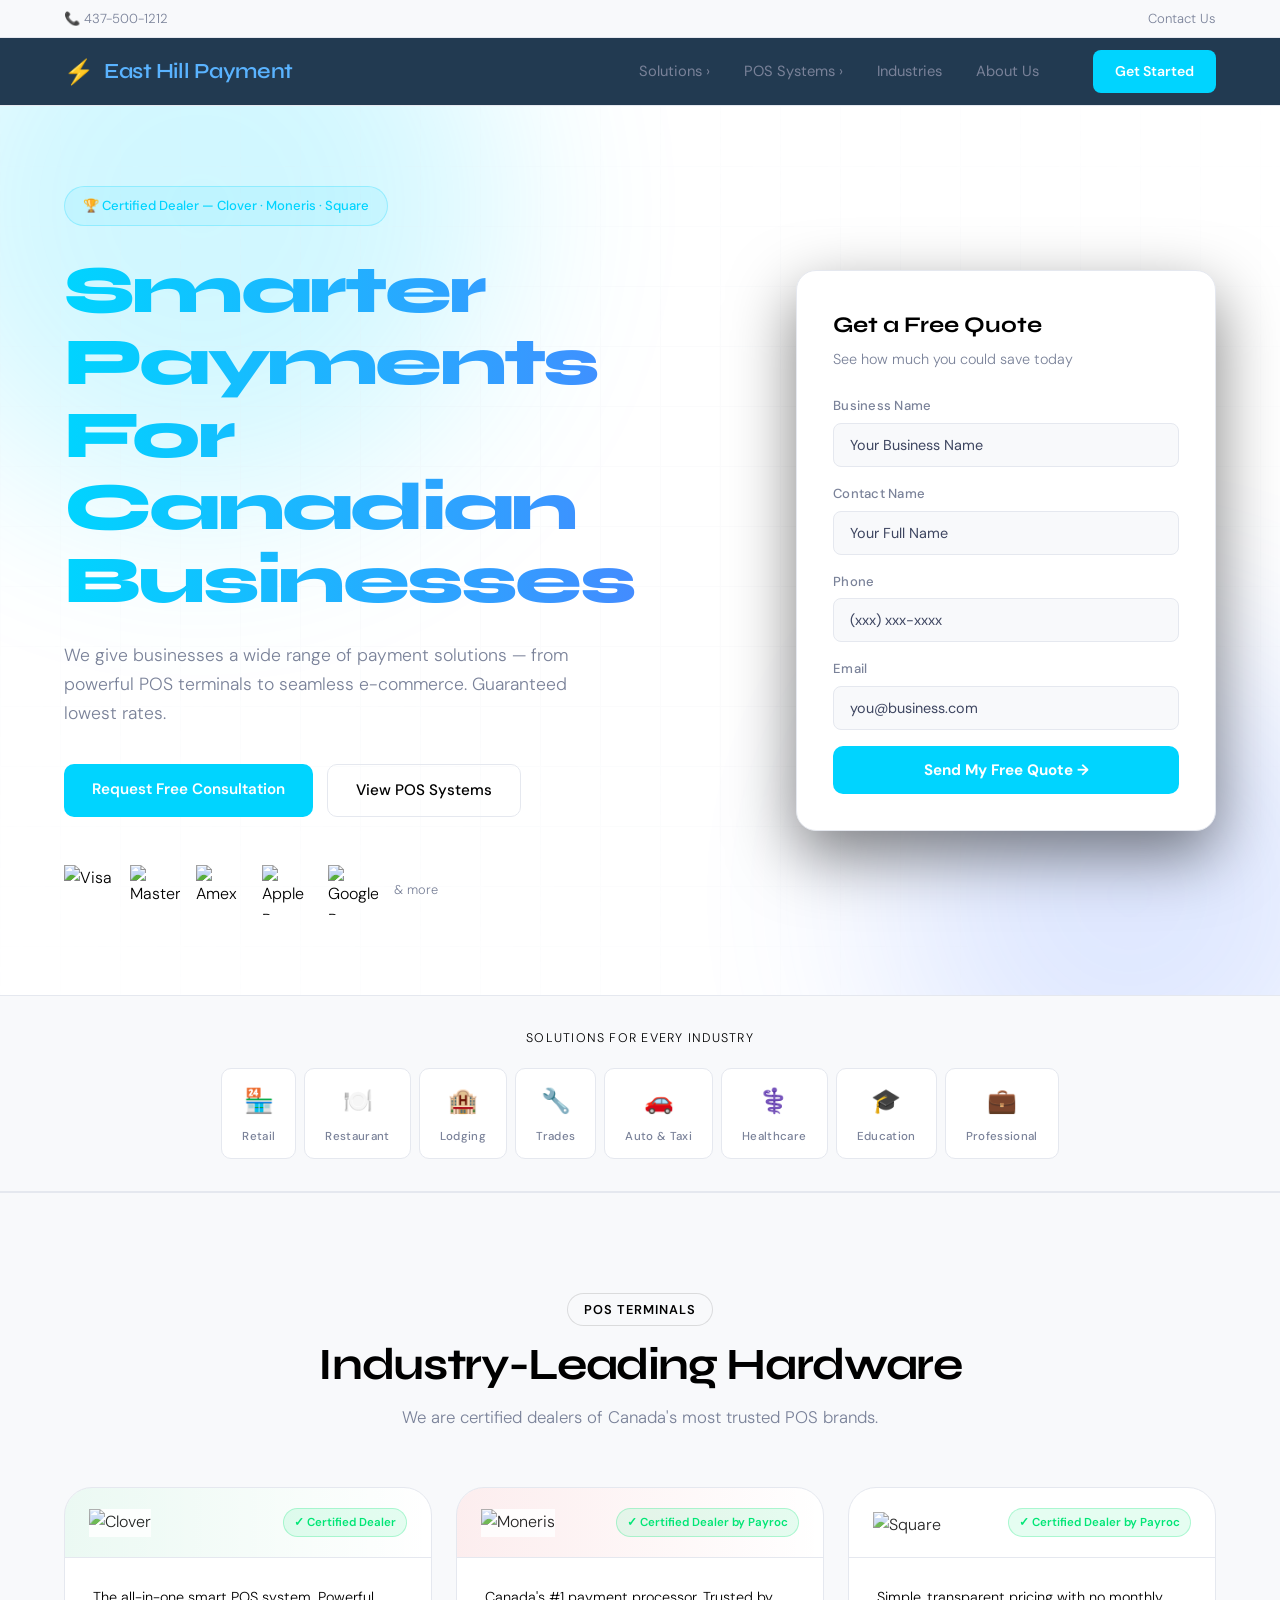
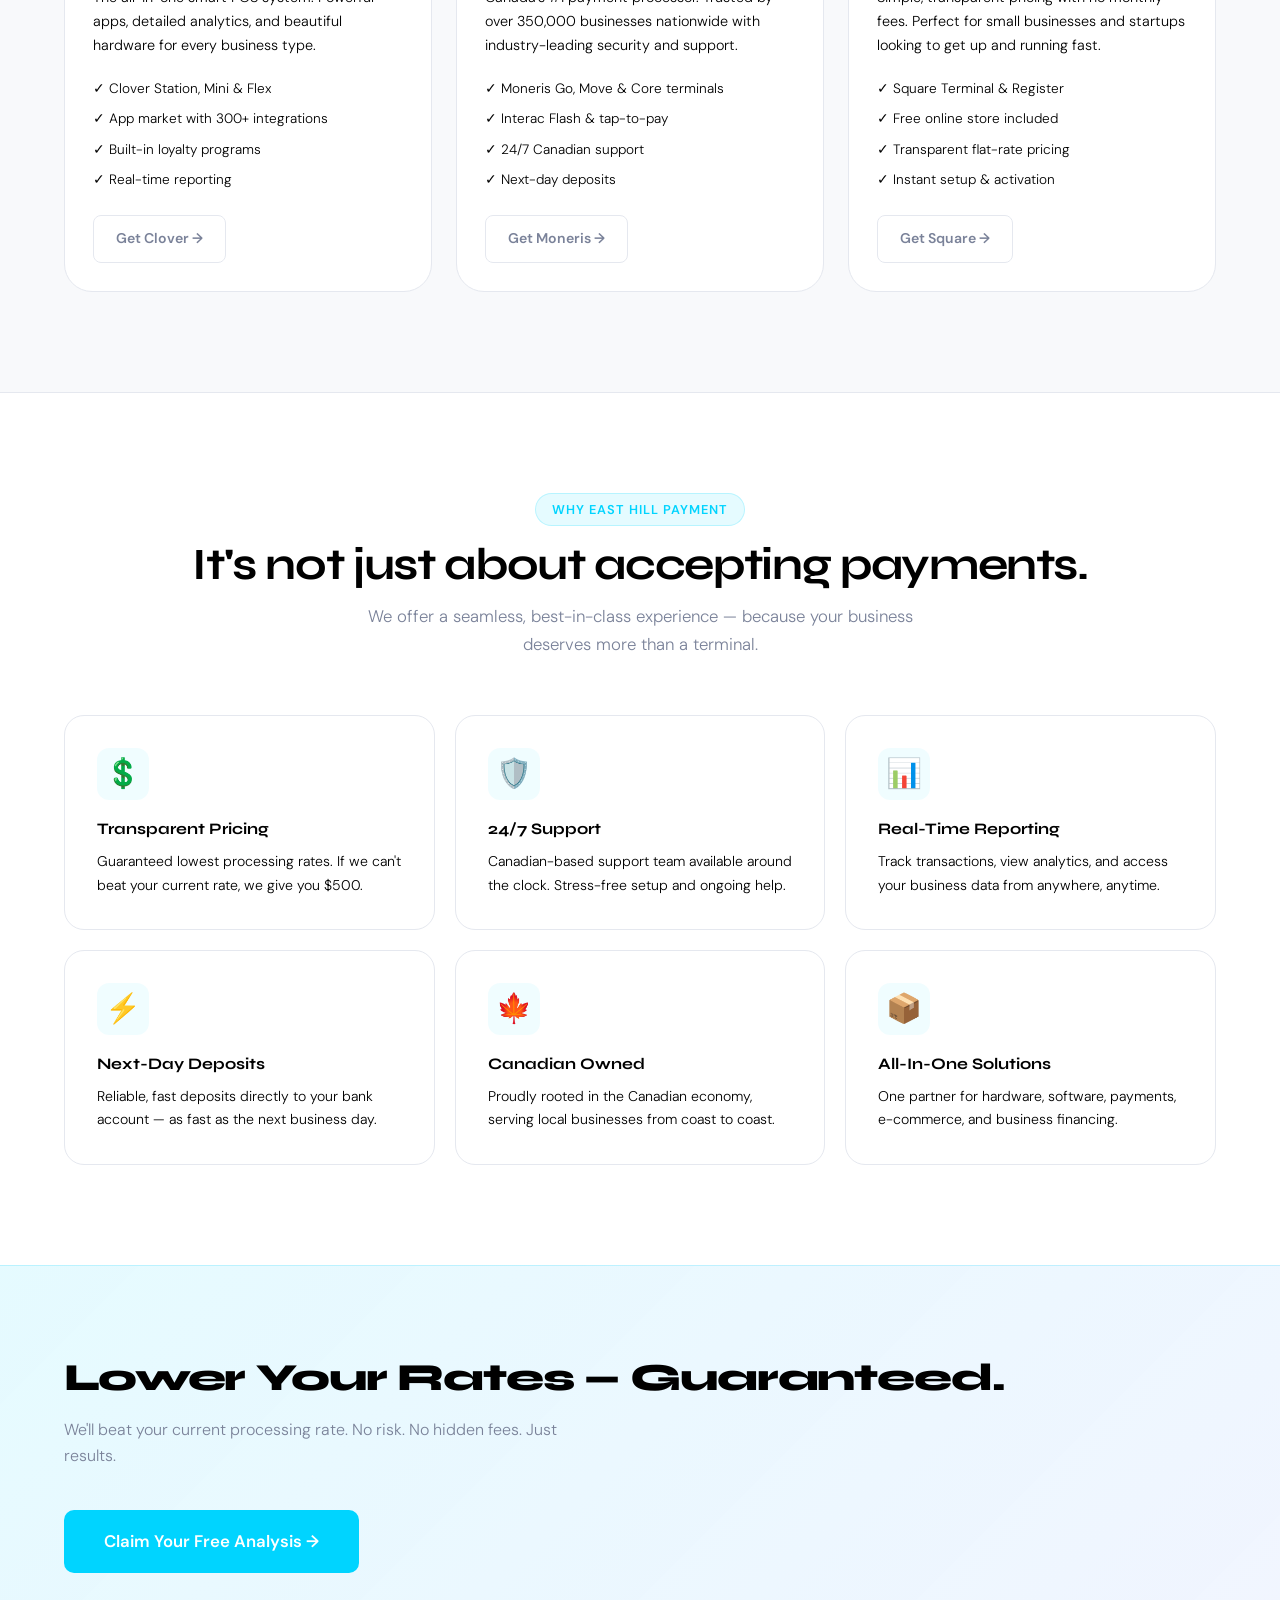
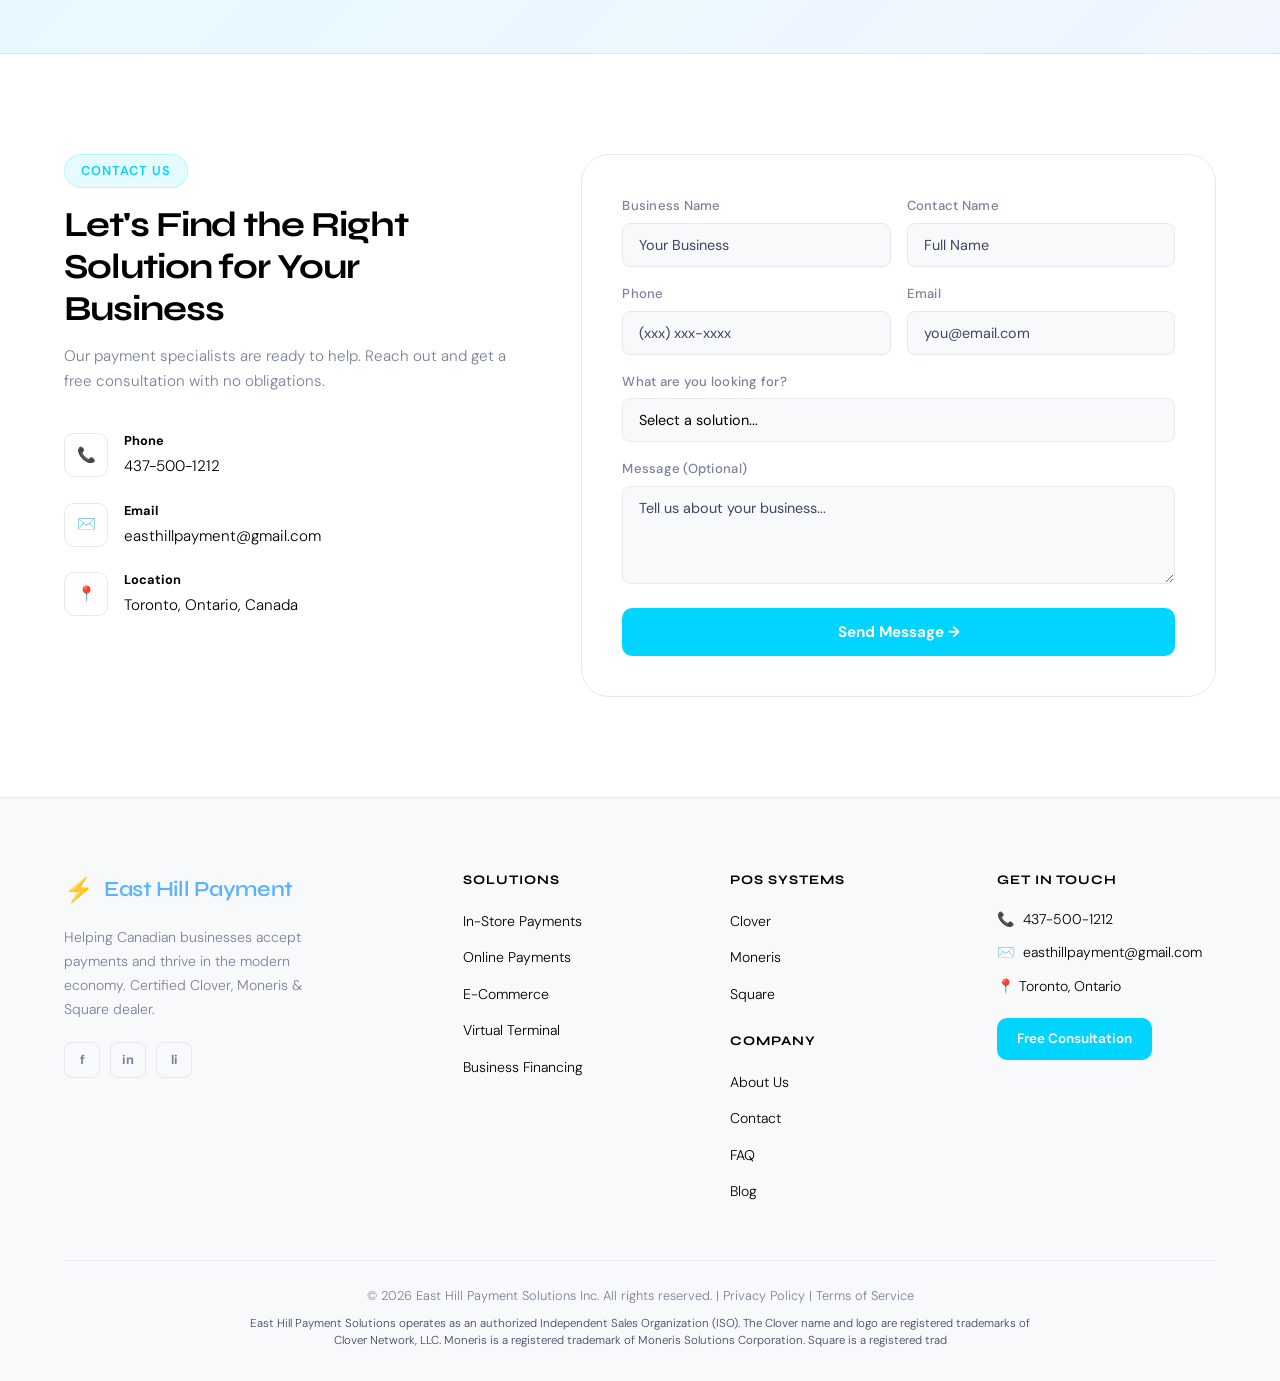
==== index.html @ edee488d "Add files via upload" ====
<!DOCTYPE html>
<html lang="en">
<head>
  <meta charset="UTF-8" />
  <meta name="viewport" content="width=device-width, initial-scale=1.0" />
  <title>East Hill Payment Solutions | Certified Clover · Moneris · Square Dealer</title>
  <link rel="preconnect" href="https://fonts.googleapis.com" />
  <link rel="preconnect" href="https://fonts.gstatic.com" crossorigin />
  <link href="https://fonts.googleapis.com/css2?family=Syne:wght@400;600;700;800&family=DM+Sans:ital,opsz,wght@0,9..40,300;0,9..40,400;0,9..40,500;1,9..40,300&display=swap" rel="stylesheet" />
  <link rel="stylesheet" href="style.css" />
</head>
<body>

  <!-- TOP BAR -->
  <div class="topbar">
    <div class="topbar-inner">
      <a href="tel:+14375001212">📞 437-500-1212</a>
      <div class="topbar-right">
        <a href="#contact">Contact Us</a>
      </div>
    </div>
  </div>

  <!-- NAVBAR -->
  <nav class="navbar" id="navbar">
    <div class="nav-inner">
      <a href="#" class="logo">
        <span class="logo-icon">⚡</span>
        <span class="logo-text">East Hill Payment</span>
      </a>

      <button class="hamburger" id="hamburger" aria-label="Toggle menu">
        <span></span><span></span><span></span>
      </button>

      <ul class="nav-links" id="navLinks">
        <li class="has-dropdown">
          <a href="#">Solutions <span class="chevron">›</span></a>
          <div class="dropdown">
            <a href="#solutions"><span class="dd-icon">🏪</span> In-Store Payments</a>
            <a href="#solutions"><span class="dd-icon">🌐</span> Online Payments</a>
            <a href="#solutions"><span class="dd-icon">🛒</span> E-Commerce</a>
            <a href="#solutions"><span class="dd-icon">💻</span> Virtual Terminal</a>
            <a href="#solutions"><span class="dd-icon">💰</span> Business Financing</a>
          </div>
        </li>
        <li class="has-dropdown">
          <a href="#">POS Systems <span class="chevron">›</span></a>
          <div class="dropdown">
            <a href="clover.html"><img src="https://upload.wikimedia.org/wikipedia/commons/3/31/Clover_mobile_app_Logo.svg" alt="Clover" class="dd-icon" /> Clover</a>
            <a href="moneris.html"><img src="https://upload.wikimedia.org/wikipedia/en/4/48/Moneris_Solutions_logo.png" alt="Moneris" class="dd-icon" /> Moneris</a>
            <a href="square.html"><img src="https://upload.wikimedia.org/wikipedia/commons/thumb/3/3d/Square%2C_Inc._logo.svg/1280px-Square%2C_Inc._logo.svg.png" alt="Square" class="dd-icon" /> Square</a>
          </div>
        </li>
        <li><a href="#industries">Industries</a></li>
        <li><a href="#about">About Us</a></li>
      </ul>

      <a href="#contact" class="nav-cta">Get Started</a>
    </div>
  </nav>

  <!-- MOBILE MENU -->
  <div class="mobile-menu" id="mobileMenu">
    <button class="mobile-close" id="mobileClose">✕</button>
    <ul>
      <li><a href="#solutions" onclick="closeMobile()">Solutions</a></li>
      <li><a href="#pos" onclick="closeMobile()">POS Systems</a></li>
      <li><a href="#industries" onclick="closeMobile()">Industries</a></li>
      <li><a href="#about" onclick="closeMobile()">About Us</a></li>
      <li><a href="#contact" class="mobile-cta" onclick="closeMobile()">Get Started</a></li>
    </ul>
  </div>
  <div class="mobile-overlay" id="mobileOverlay" onclick="closeMobile()"></div>

  <!-- HERO -->
  <section class="hero" id="home">
    <div class="hero-bg">
      <div class="hero-orb orb1"></div>
      <div class="hero-orb orb2"></div>
      <div class="hero-grid"></div>
    </div>
    <div class="hero-inner">
      <div class="hero-text">
        <div class="hero-badge">🏆 Certified Dealer — Clover · Moneris · Square</div>
        <h1 class="hero-headline">
          <span class="headline-line accent">Smarter Payments</span>
          <span class="headline-line accent">For Canadian</span>
          <span class="headline-line accent">Businesses</span>
        </h1>
        <p class="hero-sub">We give businesses a wide range of payment solutions — from powerful POS terminals to seamless e-commerce. Guaranteed lowest rates.</strong></p>
        <div class="hero-actions">
          <a href="#contact" class="btn-primary">Request Free Consultation</a>
          <a href="#pos" class="btn-ghost">View POS Systems</a>
        </div>
        <div class="payment-logos">
          <img src="https://upload.wikimedia.org/wikipedia/commons/thumb/5/5c/Visa_Inc._logo_%282021%E2%80%93present%29.svg/1280px-Visa_Inc._logo_%282021%E2%80%93present%29.svg.png" alt="Visa" />
          <img src="https://upload.wikimedia.org/wikipedia/commons/thumb/b/b7/MasterCard_Logo.svg/1280px-MasterCard_Logo.svg.png" alt="Mastercard" />
          <img src="https://upload.wikimedia.org/wikipedia/commons/thumb/f/fa/American_Express_logo_%282018%29.svg/1280px-American_Express_logo_%282018%29.svg.png" alt="Amex" />
          <img src="https://upload.wikimedia.org/wikipedia/commons/thumb/b/b0/Apple_Pay_logo.svg/1280px-Apple_Pay_logo.svg.png" alt="Apple Pay" />
          <img src="https://upload.wikimedia.org/wikipedia/commons/thumb/f/f2/Google_Pay_Logo.svg/1280px-Google_Pay_Logo.svg.png" alt="Google Pay" />
          <span class="pay-label">& more</span>
        </div>
      </div>
      <div class="hero-form-wrap">
        <div class="hero-form-card">
          <h3>Get a Free Quote</h3>
          <p>See how much you could save today</p>
          <form class="hero-form" onsubmit="submitForm(event, 'formSuccess', 'https://formspree.io/f/easthillpayment@gmail.com')">
            <div class="form-group">
              <label>Business Name</label>
              <input type="text" placeholder="Your Business Name" required />
            </div>
            <div class="form-group">
              <label>Contact Name</label>
              <input type="text" placeholder="Your Full Name" required />
            </div>
            <div class="form-group">
              <label>Phone</label>
              <input type="tel" placeholder="(xxx) xxx-xxxx" required />
            </div>
            <div class="form-group">
              <label>Email</label>
              <input type="email" placeholder="you@business.com" required />
            </div>
            <button type="submit" class="form-btn">
              <span class="btn-text">Send My Free Quote →</span>
              <span class="btn-loader" style="display:none">Sending…</span>
            </button>
          </form>
          <div class="form-success" id="formSuccess" style="display:none">
            <div class="success-icon">✓</div>
            <h4>Thanks! We'll be in touch shortly.</h4>
          </div>
        </div>
      </div>
    </div>
  </section>

  <!-- INDUSTRIES STRIP -->
  <section class="industries-strip" id="industries">
    <div class="container">
      <p class="strip-label">Solutions for every industry</p>
      <div class="industry-icons">
        <div class="ind-item"><span>🏪</span><small>Retail</small></div>
        <div class="ind-item"><span>🍽️</span><small>Restaurant</small></div>
        <div class="ind-item"><span>🏨</span><small>Lodging</small></div>
        <div class="ind-item"><span>🔧</span><small>Trades</small></div>
        <div class="ind-item"><span>🚗</span><small>Auto & Taxi</small></div>
        <div class="ind-item"><span>⚕️</span><small>Healthcare</small></div>
        <div class="ind-item"><span>🎓</span><small>Education</small></div>
        <div class="ind-item"><span>💼</span><small>Professional</small></div>
      </div>
    </div>
  </section>

  <!-- POS TERMINALS -->
  <section class="pos-section" id="pos">
    <div class="container">
      <div class="section-header light">
        <span class="tag tag--dark">POS Terminals</span>
        <h2>Industry-Leading Hardware</h2>
        <p>We are certified dealers of Canada's most trusted POS brands.</p>
      </div>
      <div class="pos-grid">

        <div class="pos-card">
          <div class="pos-brand-bar clover-bar">
            <img src="https://upload.wikimedia.org/wikipedia/commons/3/31/Clover_mobile_app_Logo.svg" alt="Clover" class="pos-logo" />
            <span class="certified-badge">✓ Certified Dealer</span>
          </div>
          <div class="pos-body">
            <div class="pos-terminal-img clover-img">
              <div class="terminal-mockup green">
                <div class="tm-screen"></div>
                <div class="tm-base"></div>
              </div>
            </div>
            <p>The all-in-one smart POS system. Powerful apps, detailed analytics, and beautiful hardware for every business type.</p>
            <ul class="pos-features">
              <li>✓ Clover Station, Mini & Flex</li>
              <li>✓ App market with 300+ integrations</li>
              <li>✓ Built-in loyalty programs</li>
              <li>✓ Real-time reporting</li>
            </ul>
            <a href="clover.html" class="btn-outline">Get Clover →</a>
          </div>
        </div>

        <div class="pos-card">
          <div class="pos-brand-bar moneris-bar">
            <img src="https://upload.wikimedia.org/wikipedia/en/4/48/Moneris_Solutions_logo.png" alt="Moneris" class="pos-logo" />
            <span class="certified-badge">✓ Certified Dealer by Payroc</span>
          </div>
          <div class="pos-body">
            <div class="pos-terminal-img">
              <div class="terminal-mockup red">
                <div class="tm-screen"></div>
                <div class="tm-base"></div>
              </div>
            </div>
            <p>Canada's #1 payment processor. Trusted by over 350,000 businesses nationwide with industry-leading security and support.</p>
            <ul class="pos-features">
              <li>✓ Moneris Go, Move & Core terminals</li>
              <li>✓ Interac Flash & tap-to-pay</li>
              <li>✓ 24/7 Canadian support</li>
              <li>✓ Next-day deposits</li>
            </ul>
            <a href="moneris.html" class="btn-outline">Get Moneris →</a>
          </div>
        </div>

        <div class="pos-card">
          <div class="pos-brand-bar square-bar">
            <img src="https://upload.wikimedia.org/wikipedia/commons/thumb/3/3d/Square%2C_Inc._logo.svg/1280px-Square%2C_Inc._logo.svg.png" alt="Square" class="pos-logo square-logo" />
            <span class="certified-badge">✓ Certified Dealer by Payroc</span>
          </div>
          <div class="pos-body">
            <div class="pos-terminal-img">
              <div class="terminal-mockup dark">
                <div class="tm-screen"></div>
                <div class="tm-base"></div>
              </div>
            </div>
            <p>Simple, transparent pricing with no monthly fees. Perfect for small businesses and startups looking to get up and running fast.</p>
            <ul class="pos-features">
              <li>✓ Square Terminal & Register</li>
              <li>✓ Free online store included</li>
              <li>✓ Transparent flat-rate pricing</li>
              <li>✓ Instant setup & activation</li>
            </ul>
            <a href="square.html" class="btn-outline">Get Square →</a>
          </div>
        </div>

      </div>
    </div>
  </section>

  <!-- WHY US -->
  <section class="why-section" id="about">
    <div class="container">
      <div class="section-header">
        <span class="tag">Why East Hill Payment</span>
        <h2>It's not just about accepting payments.</h2>
        <p>We offer a seamless, best-in-class experience — because your business deserves more than a terminal.</p>
      </div>
      <div class="why-grid">
        <div class="why-card">
          <div class="why-icon">💲</div>
          <h4>Transparent Pricing</h4>
          <p>Guaranteed lowest processing rates. If we can't beat your current rate, we give you $500.</p>
        </div>
        <div class="why-card">
          <div class="why-icon">🛡️</div>
          <h4>24/7 Support</h4>
          <p>Canadian-based support team available around the clock. Stress-free setup and ongoing help.</p>
        </div>
        <div class="why-card">
          <div class="why-icon">📊</div>
          <h4>Real-Time Reporting</h4>
          <p>Track transactions, view analytics, and access your business data from anywhere, anytime.</p>
        </div>
        <div class="why-card">
          <div class="why-icon">⚡</div>
          <h4>Next-Day Deposits</h4>
          <p>Reliable, fast deposits directly to your bank account — as fast as the next business day.</p>
        </div>
        <div class="why-card">
          <div class="why-icon">🍁</div>
          <h4>Canadian Owned</h4>
          <p>Proudly rooted in the Canadian economy, serving local businesses from coast to coast.</p>
        </div>
        <div class="why-card">
          <div class="why-icon">📦</div>
          <h4>All-In-One Solutions</h4>
          <p>One partner for hardware, software, payments, e-commerce, and business financing.</p>
        </div>
      </div>
    </div>
  </section>

  <!-- GUARANTEE BANNER -->
  <section class="guarantee-banner">
    <div class="container">
      <div class="guarantee-inner">
        <div class="guarantee-text">
          <h2>Lower Your Rates — Guaranteed.</h2>
          <p>We'll beat your current processing rate. No risk. No hidden fees. Just results.</p>
        </div>
        <a href="#contact" class="btn-primary btn-large">Claim Your Free Analysis →</a>
      </div>
    </div>
  </section>

  <!-- CONTACT -->
  <section class="contact-section" id="contact">
    <div class="container">
      <div class="contact-grid">
        <div class="contact-info">
          <span class="tag">Contact Us</span>
          <h2>Let's Find the Right Solution for Your Business</h2>
          <p>Our payment specialists are ready to help. Reach out and get a free consultation with no obligations.</p>
          <div class="contact-items">
            <div class="contact-item">
              <span class="ci-icon">📞</span>
              <div>
                <strong>Phone</strong>
                <a href="tel:+14375001212">437-500-1212</a>
              </div>
            </div>
            <div class="contact-item">
              <span class="ci-icon">✉️</span>
              <div>
                <strong>Email</strong>
                <a href="mailto:easthillpayment@gmail.com">easthillpayment@gmail.com</a>
              </div>
            </div>
            <div class="contact-item">
              <span class="ci-icon">📍</span>
              <div>
                <strong>Location</strong>
                <span>Toronto, Ontario, Canada</span>
              </div>
            </div>
          </div>
        </div>
        <div class="contact-form-wrap">
          <form class="contact-form" onsubmit="submitContact(event, 'https://formspree.io/f/easthillpayment@gmail.com')">
            <div class="form-row">
              <div class="form-group">
                <label>Business Name</label>
                <input name="Business Name" type="text" placeholder="Your Business" required />
              </div>
              <div class="form-group">
                <label>Contact Name</label>
                <input name="Contact Name" type="text" placeholder="Full Name" required />
              </div>
            </div>
            <div class="form-row">
              <div class="form-group">
                <label>Phone</label>
                <input name="Phone" type="tel" placeholder="(xxx) xxx-xxxx" required />
              </div>
              <div class="form-group">
                <label>Email</label>
                <input name="Email" type="email" placeholder="you@email.com" required />
              </div>
            </div>
            <div class="form-group">
              <label>What are you looking for?</label>
              <select name="Inquiry Type">
                <option value="">Select a solution...</option>
                <option>In-Store POS System</option>
                <option>Online / E-Commerce Payments</option>
                <option>Virtual Terminal</option>
                <option>Business Financing</option>
                <option>Rate Comparison</option>
                <option>General Inquiry</option>
              </select>
            </div>
            <div class="form-group">
              <label>Message (Optional)</label>
              <textarea name="Message" rows="4" placeholder="Tell us about your business..."></textarea>
            </div>
            <button type="submit" class="form-btn full-width">Send Message →</button>
          </form>
        </div>
      </div>
    </div>
  </section>

  <!-- FOOTER -->
  <footer class="footer">
    <div class="container">
      <div class="footer-grid">
        <div class="footer-brand">
          <a href="#" class="logo footer-logo">
            <span class="logo-icon">⚡</span>
            <span class="logo-text">East Hill Payment</span>
          </a>
          <p>Helping Canadian businesses accept payments and thrive in the modern economy. Certified Clover, Moneris & Square dealer.</p>
          <div class="footer-socials">
            <a href="#" aria-label="Facebook">f</a>
            <a href="#" aria-label="Instagram">in</a>
            <a href="#" aria-label="LinkedIn">li</a>
          </div>
        </div>
        <div class="footer-col">
          <h5>Solutions</h5>
          <ul>
            <li><a href="#solutions">In-Store Payments</a></li>
            <li><a href="#solutions">Online Payments</a></li>
            <li><a href="#solutions">E-Commerce</a></li>
            <li><a href="#solutions">Virtual Terminal</a></li>
            <li><a href="#solutions">Business Financing</a></li>
          </ul>
        </div>
        <div class="footer-col">
          <h5>POS Systems</h5>
          <ul>
            <li><a href="clover.html">Clover</a></li>
            <li><a href="moneris.html">Moneris</a></li>
            <li><a href="square.html">Square</a></li>
          </ul>
          <h5 style="margin-top:1.5rem">Company</h5>
          <ul>
            <li><a href="#about">About Us</a></li>
            <li><a href="#contact">Contact</a></li>
            <li><a href="#">FAQ</a></li>
            <li><a href="#">Blog</a></li>
          </ul>
        </div>
        <div class="footer-col">
          <h5>Get In Touch</h5>
          <ul class="footer-contact">
            <li>📞 <a href="tel:+14375001212">437-500-1212</a></li>
            <li>✉️ <a href="mailto:easthillpayment@gmail.com">easthillpayment@gmail.com</a></li>
            <li>📍 Toronto, Ontario</li>
          </ul>
          <a href="#contact" class="btn-primary footer-cta">Free Consultation</a>
        </div>
      </div>
      <div class="footer-bottom">
        <p>© 2026 East Hill Payment Solutions Inc. All rights reserved. | <a href="#">Privacy Policy</a> | <a href="#">Terms of Service</a></p>
        <p class="footer-disclaimer">East Hill Payment Solutions operates as an authorized Independent Sales Organization (ISO). The Clover name and logo are registered trademarks of Clover Network, LLC. Moneris is a registered trademark of Moneris Solutions Corporation. Square is a registered trad
---- style.css ----
/* =============================================
   SWIFTPAY SOLUTIONS — style.css
   ============================================= */

/* --- Variables & Reset --- */
:root {
  --c-bg:       #ffffff;
  --c-surface:  #f8f9fb;
  --c-card:     #ffffff;
  --c-border:   #e5e8ef;
  --c-accent:   #00d4ff;
  --c-accent2:  #4f7fff;
  --c-green:    #00e676;
  --c-red:      #ff3b5c;
  --c-text:     #e8eaf0;
  --c-muted:    #7a8299;
  --c-white:    var(--c-text);

  --radius:     12px;
  --radius-lg:  20px;
  --radius-xl:  28px;

  --font-head:  'Syne', sans-serif;
  --font-body:  'DM Sans', sans-serif;

  --shadow:     0 8px 32px rgba(0,0,0,0.4);
  --shadow-lg:  0 24px 64px rgba(0,0,0,0.5);

  --nav-h:      68px;
  --topbar-h:   38px;
}

*, *::before, *::after { box-sizing: border-box; margin: 0; padding: 0; }

html { scroll-behavior: smooth; font-size: 16px; }

body {
  background: var(--c-bg);
  color: var(--c-text);
  font-family: var(--font-body);
  font-weight: 300;
  line-height: 1.65;
  overflow-x: hidden;
}

img { max-width: 100%; display: block; color: #000000 !important; }
img.pos-logo { filter: none !important; background-color: #ffffff; color: #000000 !important; }
a { color: inherit; text-decoration: none; }
ul { list-style: none; }
input, select, textarea, button { font-family: var(--font-body); }

.container {
  width: 100%;
  max-width: 1200px;
  margin: 0 auto;
  padding: 0 24px;
}

/* ===================== TOPBAR ===================== */
.topbar {
  background: var(--c-surface);
  border-bottom: 1px solid var(--c-border);
  height: var(--topbar-h);
  font-size: 0.82rem;
  position: relative;
  z-index: 200;
}
.topbar-inner {
  max-width: 1200px;
  margin: 0 auto;
  padding: 0 24px;
  height: 100%;
  display: flex;
  align-items: center;
  justify-content: space-between;
}
.topbar a {
  color: var(--c-muted);
  transition: color 0.2s;
}
.topbar a:hover { color: var(--c-accent); }
.topbar-right { display: flex; gap: 24px; align-items: center; }
.topbar-login {
  background: rgba(0,212,255,0.12);
  color: var(--c-accent) !important;
  padding: 4px 14px;
  border-radius: 20px;
  font-weight: 500;
  border: 1px solid rgba(0,212,255,0.3);
}

/* ===================== NAVBAR ===================== */
.navbar {
  position: sticky;
  top: 0;
  z-index: 150;
  height: var(--nav-h);
  background: rgba(16,42,67,0.92);
  backdrop-filter: blur(20px);
  border-bottom: 1px solid var(--c-border);
  transition: background 0.3s, box-shadow 0.3s;
}
.navbar.scrolled {
  background: rgba(16,42,67,0.98);
  box-shadow: 0 4px 24px rgba(0,0,0,0.5);
}
.nav-inner {
  max-width: 1200px;
  margin: 0 auto;
  padding: 0 24px;
  height: 100%;
  display: flex;
  align-items: center;
  gap: 40px;
}

/* Logo */
.logo {
  display: flex;
  align-items: center;
  gap: 10px;
  flex-shrink: 0;
}
.logo-icon { font-size: 1.5rem; }
.logo-text {
  font-family: var(--font-head);
  font-size: 1.35rem;
  font-weight: 600;
  color: #5ab3ff;
  letter-spacing: -0.02em;
}
.logo-text strong {
  color: #5ab3ff !important;
  font-weight: 800;
}

/* Nav Links */
.nav-links {
  display: flex;
  align-items: center;
  gap: 6px;
  margin-left: auto;
}
.nav-links > li { position: relative; }
.nav-links > li > a {
  display: flex;
  align-items: center;
  gap: 4px;
  padding: 8px 14px;
  border-radius: 8px;
  font-size: 0.92rem;
  font-weight: 400;
  color: var(--c-muted);
  transition: color 0.2s, background 0.2s;
  white-space: nowrap;
}
.nav-links > li > a:hover,
.nav-links > li:hover > a {
  color: var(--c-white);
  background: rgba(255,255,255,0.06);
}
.chevron {
  font-style: normal;
  font-size: 0.9rem;
  transition: transform 0.2s;
}
.has-dropdown:hover .chevron { transform: rotate(90deg); }

/* Dropdown */
.dropdown {
  position: absolute;
  top: calc(100% + 2px);
  left: 0;
  background: var(--c-card);
  border: 1px solid var(--c-border);
  border-radius: var(--radius);
  padding: 8px;
  min-width: 220px;
  box-shadow: var(--shadow-lg);
  opacity: 0;
  pointer-events: none;
  transform: translateY(-6px);
  transition: opacity 0.2s, transform 0.2s;
  z-index: 20;
}
.has-dropdown:hover .dropdown,
.has-dropdown .dropdown:hover {
  opacity: 1;
  pointer-events: auto;
  transform: translateY(0);
}
.dropdown a {
  display: flex;
  align-items: center;
  gap: 10px;
  padding: 10px 14px;
  border-radius: 8px;
  font-size: 0.88rem;
  color: var(--c-muted);
  transition: background 0.15s, color 0.15s;
}
.dropdown a:hover {
  background: rgba(0,212,255,0.08);
  color: var(--c-accent);
}
.dd-icon {
  display: inline-flex;
  width: 22px;
  height: 22px;
  object-fit: contain;
}

.nav-cta {
  background: var(--c-accent);
  color: var(--c-bg) !important;
  padding: 10px 22px;
  border-radius: 8px;
  font-weight: 600;
  font-size: 0.88rem;
  transition: background 0.2s, transform 0.15s;
  flex-shrink: 0;
}
.nav-cta:hover {
  background: #29deff;
  transform: translateY(-1px);
}

/* Hamburger */
.hamburger {
  display: none;
  flex-direction: column;
  gap: 5px;
  background: none;
  border: none;
  cursor: pointer;
  padding: 8px;
  margin-left: auto;
}
.hamburger span {
  display: block;
  width: 24px;
  height: 2px;
  background: var(--c-text);
  border-radius: 2px;
  transition: transform 0.3s, opacity 0.3s;
}

/* Mobile Menu */
.mobile-menu {
  display: none;
  position: fixed;
  top: 0; right: 0;
  width: 280px; height: 100vh;
  background: var(--c-card);
  border-left: 1px solid var(--c-border);
  z-index: 300;
  padding: 80px 32px 32px;
  flex-direction: column;
  transform: translateX(100%);
  transition: transform 0.3s ease;
}
.mobile-menu.open {
  display: flex !important;
  transform: translateX(0);
}
.mobile-menu ul { display: flex; flex-direction: column; gap: 4px; }
.mobile-menu li a {
  display: block;
  padding: 12px 16px;
  border-radius: 8px;
  font-size: 1rem;
  color: var(--c-text);
  transition: background 0.15s;
}
.mobile-menu li a:hover { background: rgba(255,255,255,0.06); }
.mobile-cta {
  background: var(--c-accent);
  color: var(--c-bg) !important;
  text-align: center;
  font-weight: 600;
  margin-top: 12px;
}
.mobile-close {
  position: absolute;
  top: 20px; right: 20px;
  background: none;
  border: 1px solid var(--c-border);
  color: var(--c-muted);
  width: 36px; height: 36px;
  border-radius: 8px;
  cursor: pointer;
  font-size: 1rem;
}
.mobile-overlay {
  display: none;
  position: fixed;
  inset: 0;
  background: rgba(0,0,0,0.6);
  z-index: 250;
}
.mobile-overlay.open {
  display: block !important;
}

/* ===================== BUTTONS ===================== */
.btn-primary {
  display: inline-block;
  background: var(--c-accent);
  color: var(--c-bg);
  padding: 13px 28px;
  border-radius: 10px;
  font-weight: 600;
  font-size: 0.95rem;
  transition: background 0.2s, transform 0.15s, box-shadow 0.2s;
}
.btn-primary:hover {
  background: #29deff;
  transform: translateY(-2px);
  box-shadow: 0 8px 24px rgba(0,212,255,0.35);
}
.btn-ghost {
  display: inline-block;
  background: transparent;
  color: #000000;
  padding: 13px 28px;
  border-radius: 10px;
  font-weight: 500;
  font-size: 0.95rem;
  border: 1px solid var(--c-border);
  transition: border-color 0.2s, color 0.2s;
}
.btn-ghost:hover { border-color: var(--c-accent); color: var(--c-accent); }

.btn-outline {
  display: inline-block;
  padding: 11px 22px;
  border-radius: 8px;
  font-weight: 600;
  font-size: 0.88rem;
  border: 1.5px solid var(--c-border);
  color: var(--c-muted);
  transition: border-color 0.2s, color 0.2s;
}
.btn-outline:hover { border-color: var(--c-accent); color: var(--c-accent); }
.btn-large { padding: 18px 40px; font-size: 1.05rem; }

/* ===================== SECTION HEADERS ===================== */
.section-header {
  text-align: center;
  margin-bottom: 56px;
}
.section-header h2 {
  font-family: var(--font-head);
  font-size: clamp(1.8rem, 3.5vw, 2.8rem);
  font-weight: 700;
  color: #000000;
  margin: 12px 0;
  letter-spacing: -0.03em;
  line-height: 1.2;
}
.section-header p {
  font-size: 1.05rem;
  color: var(--c-muted);
  max-width: 560px;
  margin: 0 auto;
}
.tag {
  display: inline-block;
  background: rgba(0,212,255,0.1);
  color: var(--c-accent);
  padding: 5px 16px;
  border-radius: 20px;
  font-size: 0.8rem;
  font-weight: 600;
  letter-spacing: 0.08em;
  text-transform: uppercase;
  border: 1px solid rgba(0,212,255,0.2);
}
.tag--dark {
  background: rgba(255,255,255,0.06);
  color: #000000;
  border-color: rgba(0,0,0,0.12);
}

/* ===================== HERO ===================== */
.hero {
  position: relative;
  min-height: calc(100vh - var(--nav-h) - var(--topbar-h));
  display: flex;
  align-items: center;
  overflow: hidden;
  padding: 80px 0;
}
.hero-bg {
  position: absolute;
  inset: 0;
  z-index: 0;
}
.hero-orb {
  position: absolute;
  border-radius: 50%;
  filter: blur(100px);
  opacity: 0.18;
}
.orb1 {
  width: 600px; height: 600px;
  background: var(--c-accent);
  top: -200px; left: -100px;
  animation: orb-drift 12s ease-in-out infinite alternate;
}
.orb2 {
  width: 500px; height: 500px;
  background: var(--c-accent2);
  bottom: -150px; right: -100px;
  animation: orb-drift 15s ease-in-out infinite alternate-reverse;
}
@keyframes orb-drift {
  from { transform: translate(0, 0) scale(1); }
  to   { transform: translate(40px, 30px) scale(1.1); }
}
.hero-grid {
  position: absolute;
  inset: 0;
  background-image:
    linear-gradient(var(--c-border) 1px, transparent 1px),
    linear-gradient(90deg, var(--c-border) 1px, transparent 1px);
  background-size: 60px 60px;
  opacity: 0.15;
  mask-image: radial-gradient(ellipse 80% 80% at 50% 50%, black 30%, transparent 100%);
}
.hero-inner {
  position: relative;
  z-index: 1;
  width: 100%;
  max-width: 1200px;
  margin: 0 auto;
  padding: 0 24px;
  display: grid;
  grid-template-columns: 1fr 420px;
  gap: 60px;
  align-items: center;
}

.hero-badge {
  display: inline-flex;
  align-items: center;
  gap: 8px;
  background: rgba(0,212,255,0.08);
  border: 1px solid rgba(0,212,255,0.25);
  padding: 8px 18px;
  border-radius: 30px;
  font-size: 0.82rem;
  font-weight: 500;
  color: var(--c-accent);
  margin-bottom: 28px;
  animation: fade-up 0.6s both;
}
.hero-headline {
  font-family: var(--font-head);
  font-weight: 800;
  font-size: clamp(2.5rem, 6vw, 4.2rem);
  line-height: 1.08;
  letter-spacing: -0.04em;
  color: var(--c-white);
  display: flex;
  flex-direction: column;
  margin-bottom: 24px;
}
.headline-line { display: block; animation: fade-up 0.6s both; }
.headline-line:nth-child(2) { animation-delay: 0.1s; }
.headline-line:nth-child(3) { animation-delay: 0.2s; }
.headline-line.accent {
  background: linear-gradient(90deg, var(--c-accent), var(--c-accent2));
  -webkit-background-clip: text;
  -webkit-text-fill-color: transparent;
  background-clip: text;
}
.hero-sub {
  font-size: 1.1rem;
  color: var(--c-muted);
  max-width: 520px;
  margin-bottom: 36px;
  animation: fade-up 0.6s 0.3s both;
}
.hero-sub strong { color: #000000 !important; }
strong { color: #000000 !important; }
.hero-actions {
  display: flex;
  gap: 14px;
  flex-wrap: wrap;
  margin-bottom: 48px;
  animation: fade-up 0.6s 0.4s both;
}
.payment-logos {
  display: flex;
  align-items: center;
  gap: 16px;
  flex-wrap: wrap;
  animation: fade-up 0.6s 0.5s both;
}
.payment-logos img {
  height: 50px !important;
  width: 50px !important;
  object-fit: contain;
  opacity: 1 !important;
  filter: none !important;
  transition: transform 0.2s;
}
.payment-logos img:hover {
  filter: none !important;
  transform: scale(1.05);
}
.pay-label { font-size: 0.8rem; color: var(--c-muted); }

/* Hero Form */
.hero-form-wrap { animation: fade-up 0.7s 0.3s both; }
.hero-form-card {
  background: var(--c-card);
  border: 1px solid var(--c-border);
  border-radius: var(--radius-lg);
  padding: 36px;
  box-shadow: var(--shadow-lg);
}
.hero-form-card h3 {
  font-family: var(--font-head);
  font-weight: 700;
  font-size: 1.4rem;
  color: #000000;
  margin-bottom: 4px;
}
.hero-form-card p {
  color: var(--c-muted);
  font-size: 0.9rem;
  margin-bottom: 24px;
}

/* Forms shared */
.form-group { margin-bottom: 16px; }
.form-group label {
  display: block;
  font-size: 0.82rem;
  font-weight: 500;
  color: var(--c-muted);
  margin-bottom: 6px;
  letter-spacing: 0.02em;
}
.form-group input,
.form-group select,
.form-group textarea {
  width: 100%;
  background: var(--c-surface);
  border: 1px solid var(--c-border);
  border-radius: 8px;
  padding: 12px 16px;
  font-size: 0.9rem;
  color: #000000;
  transition: border-color 0.2s, box-shadow 0.2s;
  outline: none;
  appearance: none;
}
.form-group input:focus,
.form-group select:focus,
.form-group textarea:focus {
  border-color: var(--c-accent);
  box-shadow: 0 0 0 3px rgba(0,212,255,0.12);
}
.form-group input::placeholder,
.form-group textarea::placeholder { color: #3d4560; }
.form-group select { cursor: pointer; }

.form-btn {
  width: 100%;
  background: var(--c-accent);
  color: var(--c-bg);
  border: none;
  border-radius: 10px;
  padding: 14px;
  font-weight: 700;
  font-size: 0.95rem;
  cursor: pointer;
  transition: background 0.2s, transform 0.15s;
}
.form-btn:hover { background: #29deff; transform: translateY(-1px); }
.form-btn.full-width { width: 100%; }

.form-success {
  text-align: center;
  padding: 40px 20px;
}
.success-icon {
  width: 56px; height: 56px;
  background: var(--c-green);
  color: var(--c-bg);
  border-radius: 50%;
  display: flex;
  align-items: center;
  justify-content: center;
  font-size: 1.5rem;
  font-weight: 700;
  margin: 0 auto 16px;
}
.form-success h4 { color: var(--c-white); font-family: var(--font-head); }

/* ===================== INDUSTRIES STRIP ===================== */
.industries-strip {
  background: var(--c-surface);
  border-top: 1px solid var(--c-border);
  border-bottom: 1px solid var(--c-border);
  padding: 32px 0;
}
.strip-label {
  text-align: center;
  font-size: 0.78rem;
  text-transform: uppercase;
  letter-spacing: 0.1em;
  color: #000000;
  margin-bottom: 20px;
}
.industry-icons {
  display: flex;
  justify-content: center;
  gap: 8px;
  flex-wrap: wrap;
}
.ind-item {
  display: flex;
  flex-direction: column;
  align-items: center;
  gap: 6px;
  padding: 12px 20px;
  border-radius: 10px;
  border: 1px solid var(--c-border);
  background: var(--c-card);
  transition: border-color 0.2s, transform 0.2s;
  cursor: default;
}
.ind-item:hover {
  border-color: var(--c-accent);
  transform: translateY(-2px);
}
.ind-item span { font-size: 1.5rem; }
.ind-item small {
  font-size: 0.72rem;
  color: var(--c-muted);
  font-weight: 500;
  letter-spacing: 0.03em;
}

/* ===================== SOLUTIONS ===================== */
.solutions {
  padding: 100px 0;
}
.sol-grid {
  display: grid;
  grid-template-columns: repeat(3, 1fr);
  gap: 20px;
}
.sol-card {
  background: var(--c-card);
  border: 1px solid var(--c-border);
  border-radius: var(--radius-lg);
  padding: 32px;
  transition: border-color 0.2s, transform 0.2s;
  position: relative;
}
.sol-card:hover {
  border-color: rgba(0,212,255,0.3);
  transform: translateY(-4px);
}
.sol-icon {
  font-size: 2rem;
  margin-bottom: 16px;
  width: 56px; height: 56px;
  background: rgba(0,212,255,0.08);
  border: 1px solid rgba(0,212,255,0.15);
  border-radius: 12px;
  display: flex;
  align-items: center;
  justify-content: center;
}
.sol-card h3 {
  font-family: var(--font-head);
  font-weight: 700;
  font-size: 1.1rem;
  color: #000000;
  margin-bottom: 10px;
}
.sol-card p {
  font-size: 0.9rem;
  color: #000000;
  margin-bottom: 20px;
  line-height: 1.6;
}
.sol-link {
  font-size: 0.88rem;
  font-weight: 600;
  color: var(--c-accent);
  transition: gap 0.2s;
}
.sol-link:hover { opacity: 0.8; }
.sol-card--featured {
  border-color: rgba(0,212,255,0.3);
  background: linear-gradient(135deg, rgba(0,212,255,0.06), var(--c-card));
}
.sol-card--cta {
  background: linear-gradient(135deg, rgba(79,127,255,0.12), rgba(0,212,255,0.08));
  border-color: rgba(79,127,255,0.3);
  display: flex;
  flex-direction: column;
  justify-content: center;
  gap: 12px;
}
.sol-card--cta h3 { color: #000000; margin-bottom: 4px; }
.sol-card--cta p { color: var(--c-muted); margin-bottom: 8px; }

/* ===================== POS SECTION ===================== */
.pos-section {
  background: var(--c-surface);
  padding: 100px 0;
  border-top: 1px solid var(--c-border);
  border-bottom: 1px solid var(--c-border);
}
.pos-grid {
  display: grid;
  grid-template-columns: repeat(3, 1fr);
  gap: 24px;
  align-items: start;
}
.pos-card {
  background: var(--c-card);
  border: 1px solid var(--c-border);
  border-radius: var(--radius-xl);
  overflow: hidden;
  transition: transform 0.2s, box-shadow 0.2s;
  position: relative;
}
.pos-card:hover {
  transform: translateY(-6px);
  box-shadow: var(--shadow-lg);
}
.pos-card--featured {
  border-color: var(--c-accent);
  box-shadow: 0 0 40px rgba(0,212,255,0.12);
}
.pos-ribbon {
  position: absolute;
  top: 20px; right: -30px;
  background: var(--c-accent);
  color: var(--c-bg);
  font-size: 0.72rem;
  font-weight: 700;
  padding: 5px 40px;
  transform: rotate(45deg);
  letter-spacing: 0.06em;
}

.pos-brand-bar {
  display: flex;
  align-items: center;
  justify-content: space-between;
  padding: 20px 24px;
  border-bottom: 1px solid var(--c-border);
  color: #000000;
}
.clover-bar  { background: linear-gradient(90deg, rgba(0,180,100,0.08), transparent); }
.moneris-bar { background: linear-gradient(90deg, rgba(220,30,40,0.08), transparent); }
.square-bar  { background: linear-gradient(90deg, rgba(255,255,255,0.04), transparent); }

.pos-logo {
  height: 28px;
  width: auto;
  filter: none !important;
  opacity: 0.85;
}
.pos-logo[alt="Clover"],
.pos-logo[alt="Moneris"],
.pos-logo[alt="Square"] {
  color: #000000;
}
.square-logo { height: 22px; }

.certified-badge {
  font-size: 0.72rem;
  font-weight: 600;
  color: var(--c-green);
  background: rgba(0,230,118,0.1);
  border: 1px solid rgba(0,230,118,0.25);
  padding: 4px 10px;
  border-radius: 20px;
}

.pos-body { padding: 28px; }

/* Terminal mockup illustration */
.pos-terminal-img {
  display: none !important;
}
.terminal-mockup {
  position: relative;
  width: 80px;
}
.tm-screen {
  width: 80px;
  height: 56px;
  border-radius: 8px 8px 0 0;
  border: 3px solid;
  margin-bottom: 0;
}
.tm-base {
  width: 80px;
  height: 44px;
  border-radius: 0 0 8px 8px;
  border: 3px solid;
  border-top: none;
}
.terminal-mockup.green .tm-screen,
.terminal-mockup.green .tm-base {
  border-color: #00c864;
  background: linear-gradient(135deg, rgba(0,200,100,0.15), rgba(0,200,100,0.05));
}
.terminal-mockup.red .tm-screen,
.terminal-mockup.red .tm-base {
  border-color: #e53030;
  background: linear-gradient(135deg, rgba(229,48,48,0.15), rgba(229,48,48,0.05));
}
.terminal-mockup.dark .tm-screen,
.terminal-mockup.dark .tm-base {
  border-color: #555;
  background: linear-gradient(135deg, rgba(255,255,255,0.08), rgba(255,255,255,0.03));
}
.tm-screen::after {
  content: '';
  display: block;
  width: 40px; height: 28px;
  border-radius: 4px;
  margin: 6px auto;
  background: rgba(255,255,255,0.15);
}

.pos-body h3 {
  font-family: var(--font-head);
  font-weight: 700;
  font-size: 1.3rem;
  color: #000000;
  margin-bottom: 10px;
}
.pos-body p {
  font-size: 0.9rem;
  color: #000000;
  margin-bottom: 20px;
  line-height: 1.65;
}
.pos-features {
  margin-bottom: 24px;
  display: flex;
  flex-direction: column;
  gap: 8px;
}
.pos-features li {
  font-size: 0.85rem;
  color: #000000;
  display: flex;
  align-items: center;
  gap: 6px;
}

/* ===================== STATS ===================== */
.stats-section {
  padding: 70px 0;
  background: var(--c-bg);
  border-bottom: 1px solid var(--c-border);
}
.stats-grid {
  display: grid;
  grid-template-columns: repeat(4, 1fr);
  gap: 1px;
  background: var(--c-border);
  border-radius: var(--radius-lg);
  overflow: hidden;
}
.stat-item {
  background: var(--c-card);
  padding: 40px 24px;
  text-align: center;
}
.stat-num {
  font-family: var(--font-head);
  font-size: clamp(2.2rem, 4vw, 3.2rem);
  font-weight: 800;
  color: var(--c-accent);
  line-height: 1;
  display: inline;
}
.stat-plus {
  font-family: var(--font-head);
  font-size: 1.6rem;
  font-weight: 700;
  color: var(--c-accent);
  display: inline;
  margin-left: 2px;
}
.stat-label {
  margin-top: 8px;
  font-size: 0.85rem;
  color: var(--c-muted);
}

/* ===================== WHY US ===================== */
.why-section { padding: 100px 0; }
.why-grid {
  display: grid;
  grid-template-columns: repeat(3, 1fr);
  gap: 20px;
}
.why-card {
  background: var(--c-card);
  border: 1px solid var(--c-border);
  border-radius: var(--radius-lg);
  padding: 32px;
  transition: border-color 0.2s, transform 0.2s;
}
.why-card:hover {
  border-color: rgba(0,212,255,0.25);
  transform: translateY(-3px);
}
.why-icon {
  font-size: 1.8rem;
  margin-bottom: 16px;
  width: 52px; height: 52px;
  background: rgba(0,212,255,0.06);
  border-radius: 12px;
  display: flex;
  align-items: center;
  justify-content: center;
}
.why-card h4 {
  font-family: var(--font-head);
  font-weight: 700;
  color: #000000;
  font-size: 1rem;
  margin-bottom: 8px;
}
.why-card p { font-size: 0.88rem; color: #000000; line-height: 1.65; }

/* ===================== TESTIMONIALS ===================== */
.testimonials-section {
  background: var(--c-surface);
  border-top: 1px solid var(--c-border);
  border-bottom: 1px solid var(--c-border);
  padding: 100px 0;
}
.testimonial-grid {
  display: grid;
  grid-template-columns: repeat(3, 1fr);
  gap: 24px;
}
.testimonial-card {
  background: var(--c-card);
  border: 1px solid var(--c-border);
  border-radius: var(--radius-lg);
  padding: 32px;
  transition: transform 0.2s;
}
.testimonial-card:hover { transform: translateY(-3px); }
.tc-featured {
  border-color: rgba(0,212,255,0.3);
  background: linear-gradient(135deg, rgba(0,212,255,0.05), var(--c-card));
}
.stars { color: #ffc107; font-size: 0.9rem; margin-bottom: 16px; }
.testimonial-card > p {
  font-size: 0.92rem;
  color: var(--c-muted);
  line-height: 1.7;
  margin-bottom: 24px;
  font-style: italic;
}
.testimonial-author {
  display: flex;
  align-items: center;
  gap: 12px;
}
.author-avatar {
  width: 40px; height: 40px;
  background: linear-gradient(135deg, var(--c-accent), var(--c-accent2));
  border-radius: 50%;
  display: flex;
  align-items: center;
  justify-content: center;
  font-size: 0.75rem;
  font-weight: 700;
  color: var(--c-bg);
  flex-shrink: 0;
}
.testimonial-author strong { display: block; font-size: 0.9rem; color: var(--c-white); }
.testimonial-author small { font-size: 0.78rem; color: var(--c-muted); }

/* ===================== GUARANTEE ===================== */
.guarantee-banner {
  padding: 80px 0;
  background: linear-gradient(135deg, rgba(0,212,255,0.1) 0%, rgba(79,127,255,0.08) 100%);
  border-top: 1px solid rgba(0,212,255,0.2);
  border-bottom: 1px solid rgba(0,212,255,0.2);
}
.guarantee-inner {
  display: flex;
  align-items: center;
  justify-content: space-between;
  gap: 40px;
  flex-wrap: wrap;
}
.guarantee-text h2 {
  font-family: var(--font-head);
  font-weight: 800;
  font-size: clamp(1.6rem, 3vw, 2.4rem);
  color: #000000;
  letter-spacing: -0.03em;
  margin-bottom: 8px;
}
.guarantee-text p { font-size: 1rem; color: var(--c-muted); max-width: 540px; }
.guarantee-text strong { color: var(--c-accent); }

/* ===================== CONTACT ===================== */
.contact-section { padding: 100px 0; }
.contact-grid {
  display: grid;
  grid-template-columns: 1fr 1.4fr;
  gap: 64px;
  align-items: start;
}
.contact-info .tag { margin-bottom: 16px; }
.contact-info h2 {
  font-family: var(--font-head);
  font-weight: 700;
  font-size: clamp(1.6rem, 3vw, 2.2rem);
  color: #000000;
  letter-spacing: -0.03em;
  margin-bottom: 14px;
  line-height: 1.2;
}
.contact-info > p { color: var(--c-muted); font-size: 0.95rem; margin-bottom: 36px; }
.contact-items { display: flex; flex-direction: column; gap: 20px; margin-bottom: 36px; }
.contact-item {
  display: flex;
  align-items: center;
  gap: 16px;
}
.ci-icon {
  font-size: 1.3rem;
  width: 44px; height: 44px;
  background: var(--c-card);
  border: 1px solid var(--c-border);
  border-radius: 10px;
  display: flex;
  align-items: center;
  justify-content: center;
  flex-shrink: 0;
}
.contact-item strong { display: block; font-size: 0.8rem; color: #000000; margin-bottom: 2px; }
.contact-item a, .contact-item span { font-size: 0.95rem; color: #000000; }
.contact-item a:hover { color: var(--c-accent); }

.certified-logos span {
  display: block;
  font-size: 0.78rem;
  color: var(--c-muted);
  text-transform: uppercase;
  letter-spacing: 0.08em;
  margin-bottom: 12px;
}
.cert-brands { display: flex; gap: 10px; flex-wrap: wrap; }
.cert-chip {
  display: flex;
  align-items: center;
  gap: 6px;
  padding: 8px 16px;
  background: var(--c-card);
  border: 1px solid var(--c-border);
  border-radius: 8px;
  font-size: 0.85rem;
  font-weight: 500;
  color: var(--c-text);
}

.contact-form-wrap {
  background: var(--c-card);
  border: 1px solid var(--c-border);
  border-radius: var(--radius-xl);
  padding: 40px;
}
.form-row {
  display: grid;
  grid-template-columns: 1fr 1fr;
  gap: 16px;
}

/* ===================== FOOTER ===================== */
.footer {
  background: var(--c-surface);
  border-top: 1px solid var(--c-border);
  padding: 72px 0 0;
}
.footer-grid {
  display: grid;
  grid-template-columns: 1.6fr 1fr 1fr 1fr;
  gap: 48px;
  padding-bottom: 56px;
  border-bottom: 1px solid var(--c-border);
}
.footer-logo { margin-bottom: 16px; }
.footer-brand p {
  font-size: 0.88rem;
  color: var(--c-muted);
  line-height: 1.7;
  max-width: 280px;
  margin-bottom: 20px;
}
.footer-socials { display: flex; gap: 10px; }
.footer-socials a {
  width: 36px; height: 36px;
  border: 1px solid var(--c-border);
  border-radius: 8px;
  display: flex;
  align-items: center;
  justify-content: center;
  font-size: 0.8rem;
  font-weight: 700;
  color: var(--c-muted);
  transition: border-color 0.2s, color 0.2s;
}
.footer-socials a:hover { border-color: var(--c-accent); color: var(--c-accent); }

.footer-col h5 {
  font-family: var(--font-head);
  font-weight: 700;
  font-size: 0.82rem;
  text-transform: uppercase;
  letter-spacing: 0.08em;
  color: #000000;
  margin-bottom: 16px;
}
.footer-col ul { display: flex; flex-direction: column; gap: 10px; }
.footer-col li a {
  font-size: 0.88rem;
  color: #000000;
  transition: color 0.2s;
}
.footer-col li a:hover { color: var(--c-accent); }
.footer-contact li {
  display: flex;
  align-items: center;
  gap: 8px;
  font-size: 0.88rem;
  color: #000000;
}
.footer-contact a:hover { color: var(--c-accent); }
.footer-cta { margin-top: 20px; font-size: 0.85rem; padding: 10px 20px; }

.footer-bottom {
  padding: 24px 0;
  text-align: center;
}
.footer-bottom p {
  font-size: 0.8rem;
  color: var(--c-muted);
  margin-bottom: 8px;
}
.footer-bottom a { color: var(--c-muted); }
.footer-bottom a:hover { color: var(--c-accent); }
.footer-disclaimer {
  font-size: 0.72rem !important;
  color: #3d4560 !important;
  max-width: 800px;
  margin: 0 auto;
  line-height: 1.5;
}

/* ===================== FLOATING CTA ===================== */
.floating-cta {
  position: fixed;
  bottom: 28px;
  right: 28px;
  background: var(--c-accent);
  color: var(--c-bg);
  padding: 14px 22px;
  border-radius: 50px;
  font-weight: 700;
  font-size: 0.88rem;
  box-shadow: 0 8px 32px rgba(0,212,255,0.4);
  z-index: 100;
  transition: transform 0.2s, box-shadow 0.2s, opacity 0.4s;
  opacity: 0;
  pointer-events: none;
}
.floating-cta.visible {
  opacity: 1;
  pointer-events: auto;
}
.floating-cta:hover {
  transform: translateY(-3px);
  box-shadow: 0 12px 40px rgba(0,212,255,0.5);
}

/* ===================== ANIMATIONS ===================== */
@keyframes fade-up {
  from { opacity: 0; transform: translateY(24px); }
  to   { opacity: 1; transform: translateY(0); }
}
.reveal {
  opacity: 0;
  transform: translateY(24px);
  transition: opacity 0.6s ease, transform 0.6s ease;
}
.reveal.visible {
  opacity: 1;
  transform: translateY(0);
}

/* ===================== RESPONSIVE ===================== */
@media (max-width: 1024px) {
  .hero-inner { grid-template-columns: 1fr; max-width: 700px; }
  .hero-form-wrap { display: none; }
  .sol-grid { grid-template-columns: repeat(2, 1fr); }
  .pos-grid { grid-template-columns: 1fr; max-width: 440px; margin: 0 auto; }
  .stats-grid { grid-template-columns: repeat(2, 1fr); }
  .why-grid { grid-template-columns: repeat(2, 1fr); }
  .testimonial-grid { grid-template-columns: 1fr; max-width: 560px; margin: 0 auto; }
  .contact-grid { grid-template-columns: 1fr; }
  .footer-grid { grid-template-columns: 1fr 1fr; }
}

@media (max-width: 768px) {
  .nav-links, .nav-cta { display: none; }
  .hamburger { display: flex; }
  .sol-grid { grid-template-columns: 1fr; }
  .stats-grid { grid-template-columns: 1fr 1fr; }
  .why-grid { grid-template-columns: 1fr; }
  .guarantee-inner { flex-direction: column; text-align: center; }
  .form-row { grid-template-columns: 1fr; }
  .contact-form-wrap { padding: 24px; }
  .footer-grid { grid-template-columns: 1fr; gap: 32px; }
  .topbar-right { gap: 12px; }
  .topbar .topbar-login { display: none; }
}

@media (max-width: 480px) {
  .hero-headline { font-size: 2.2rem; }
  .hero-actions { flex-direction: column; }
  .hero-actions a { text-align: center; }
  .stats-grid { grid-template-columns: 1fr; background: none; gap: 16px; border-radius: 0; }
  .stat-item { border-radius: var(--radius); }
}
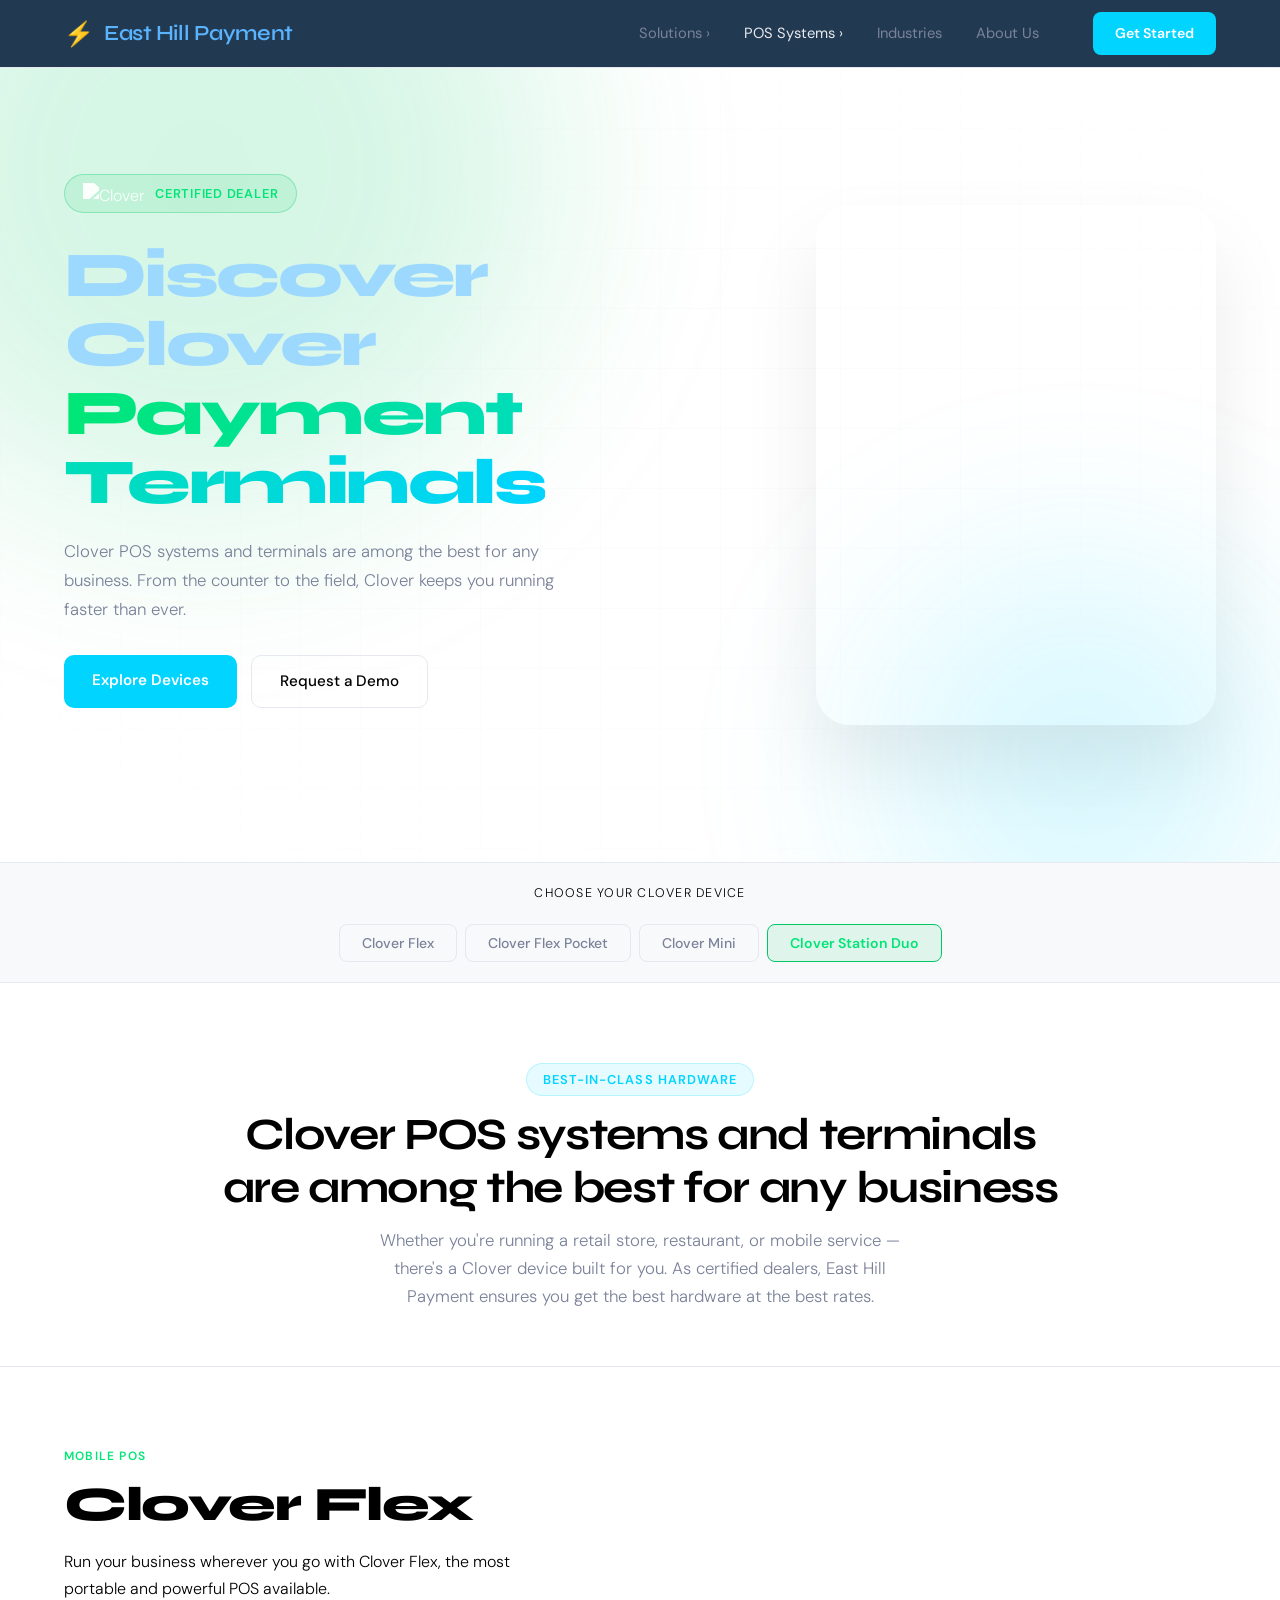
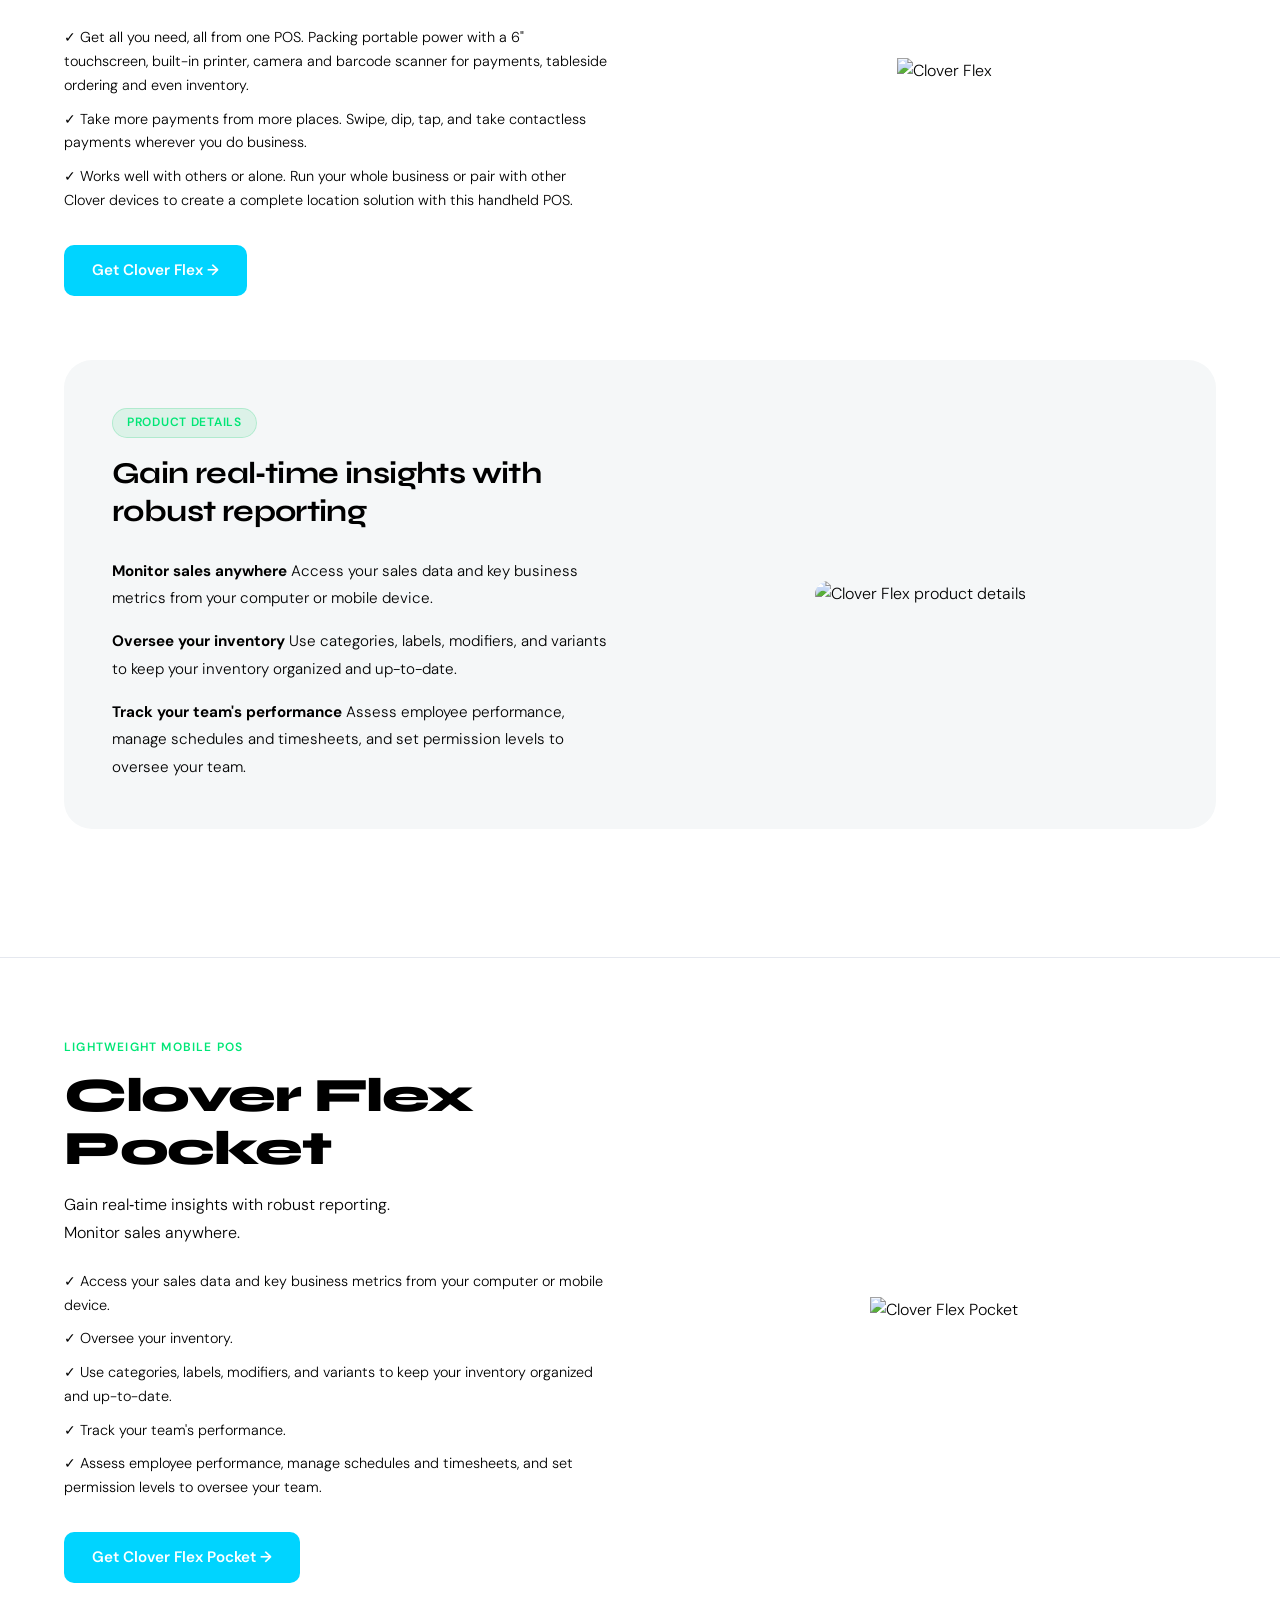
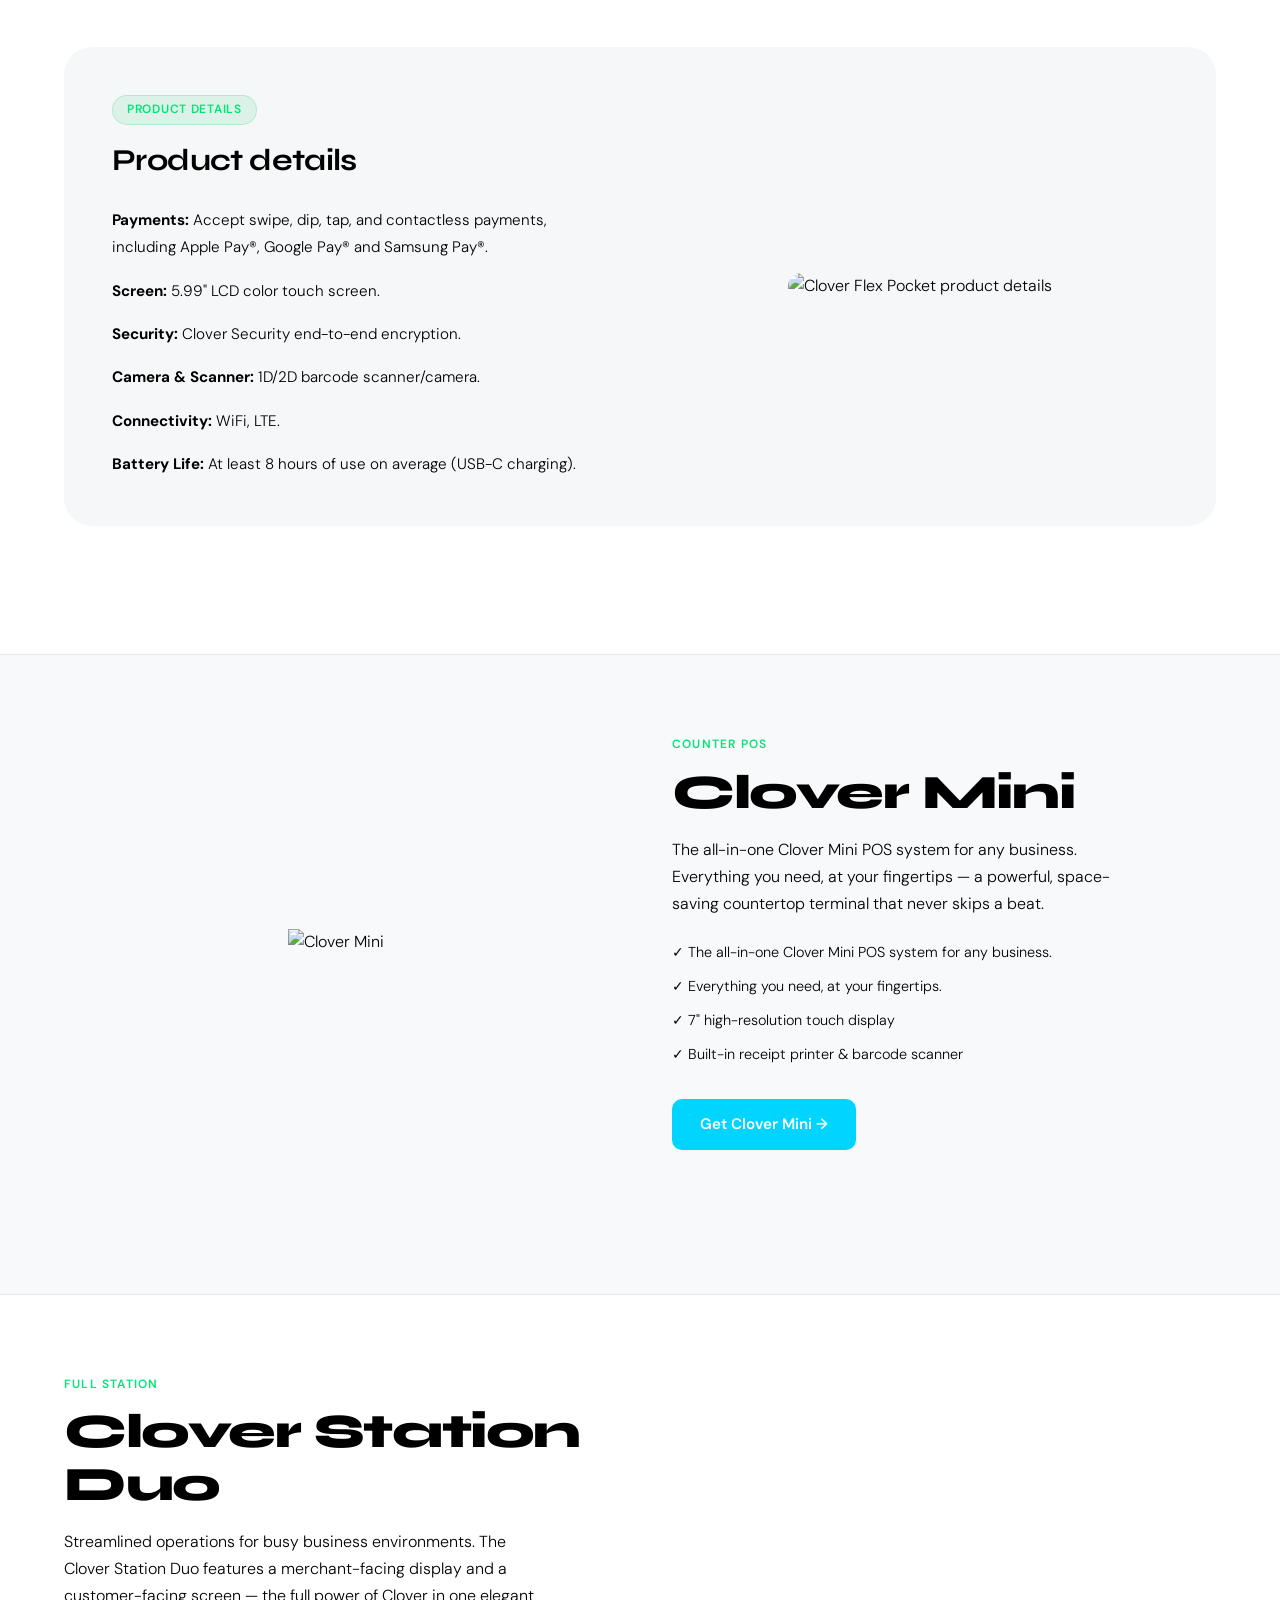
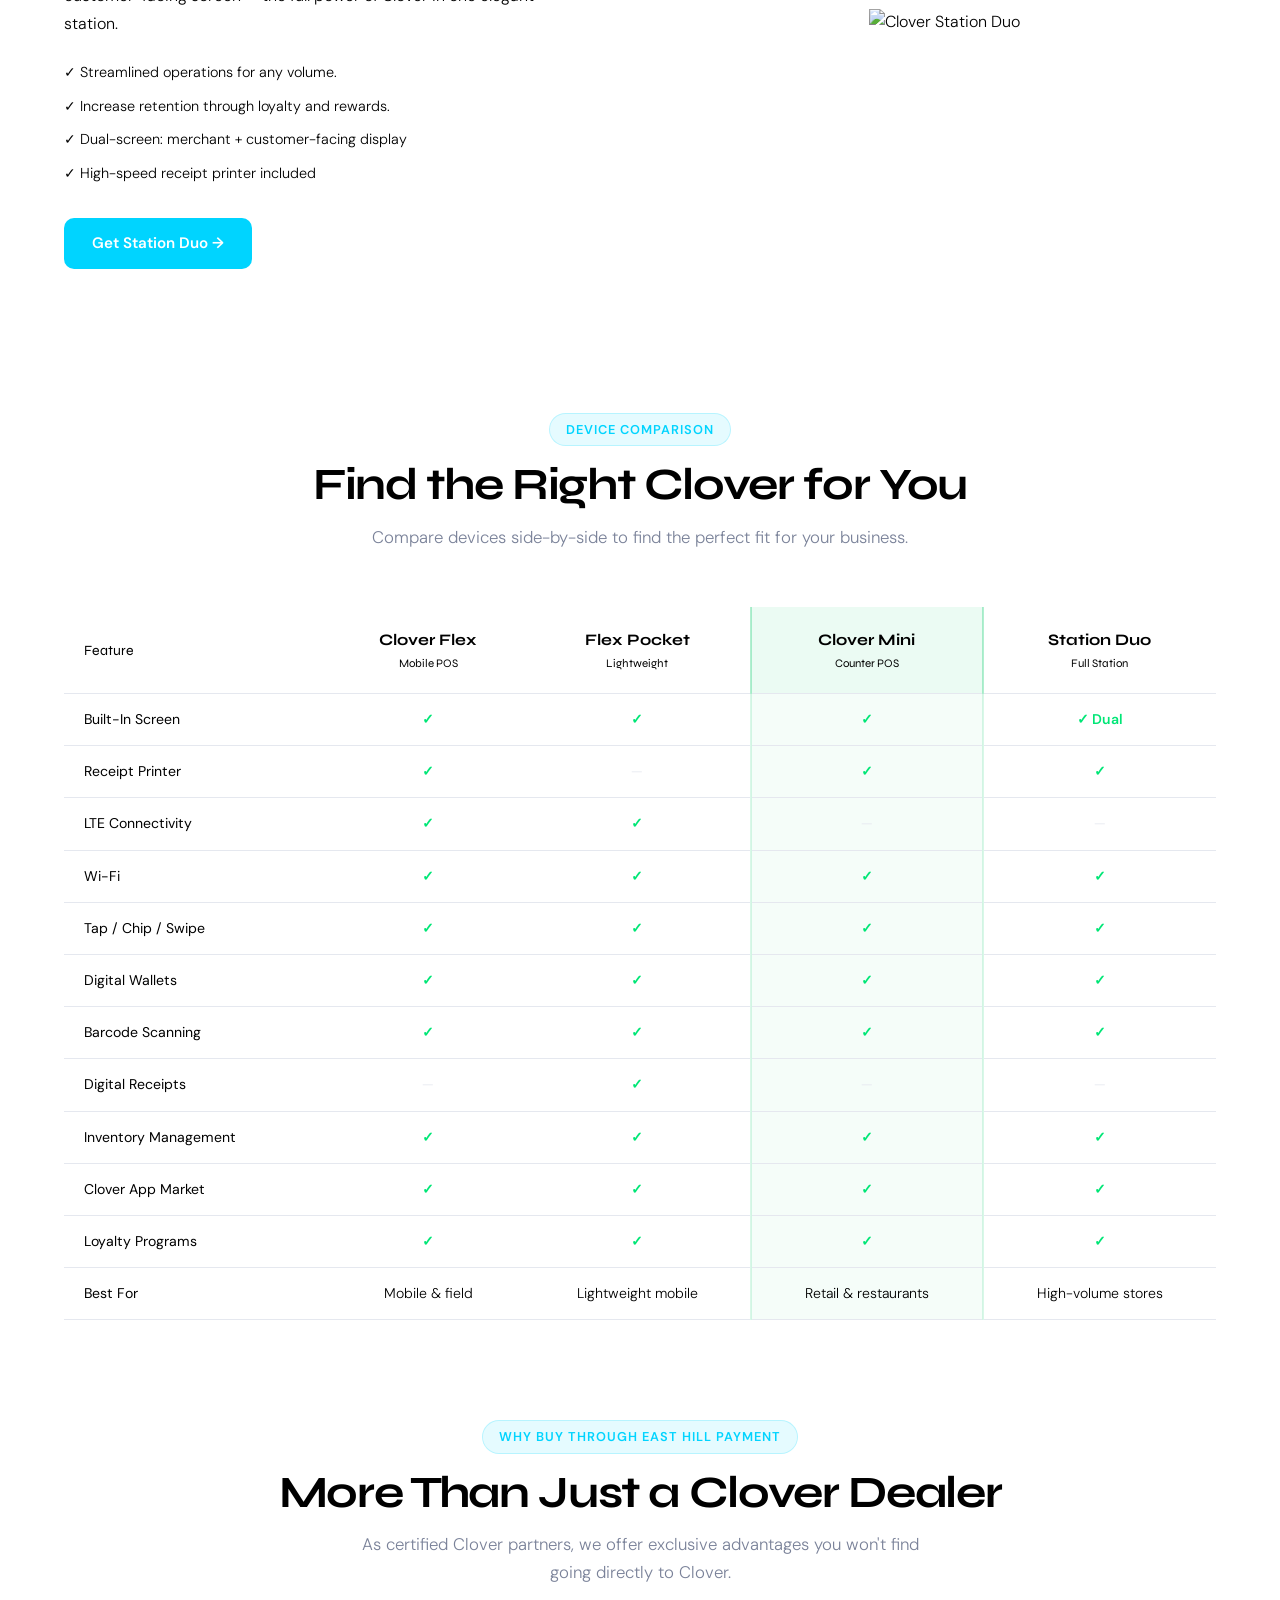
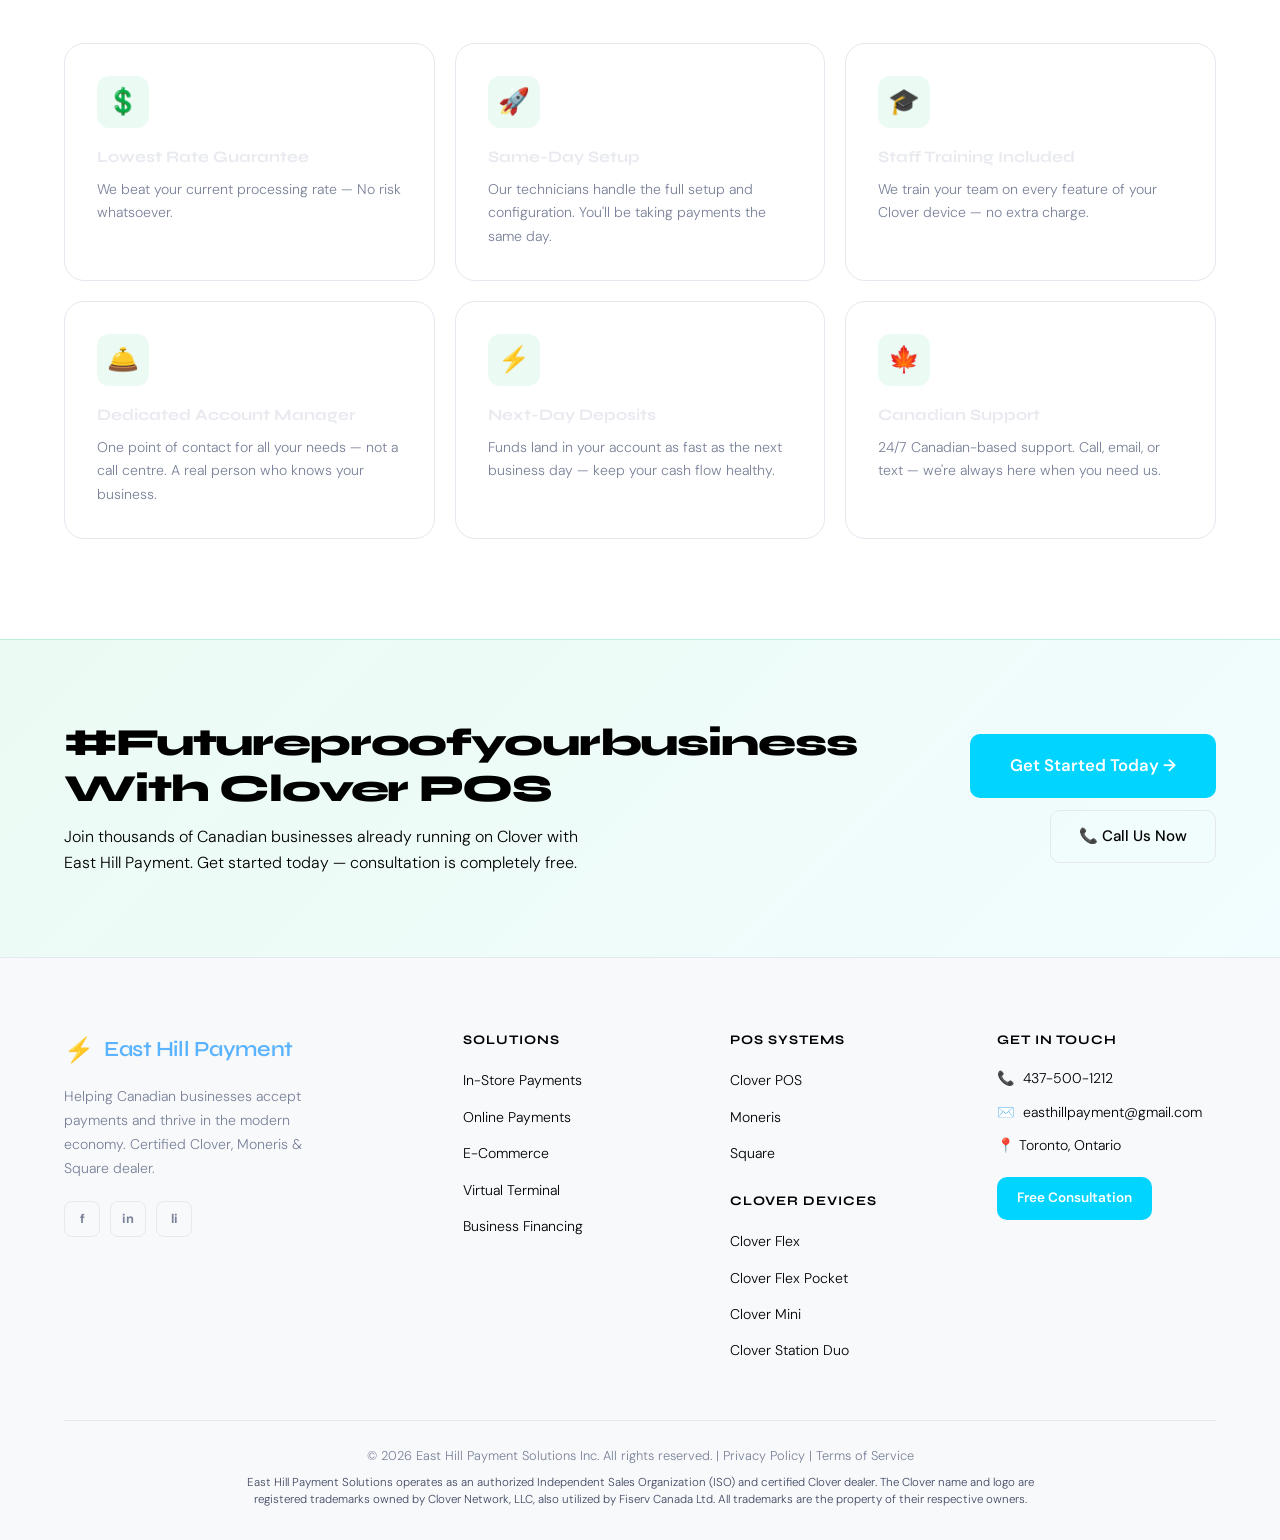
==== commit 5d4a55d3: "Update index.html" ====
--- a/index.html
+++ b/index.html
@@ -3,28 +3,19 @@
 <head>
   <meta charset="UTF-8" />
   <meta name="viewport" content="width=device-width, initial-scale=1.0" />
-  <title>East Hill Payment Solutions | Certified Clover · Moneris · Square Dealer</title>
+  <title>Clover POS Systems in Canada | East Hill Payment Solutions</title>
   <link rel="preconnect" href="https://fonts.googleapis.com" />
   <link rel="preconnect" href="https://fonts.gstatic.com" crossorigin />
   <link href="https://fonts.googleapis.com/css2?family=Syne:wght@400;600;700;800&family=DM+Sans:ital,opsz,wght@0,9..40,300;0,9..40,400;0,9..40,500;1,9..40,300&display=swap" rel="stylesheet" />
   <link rel="stylesheet" href="style.css" />
+  <link rel="stylesheet" href="clover.css" />
 </head>
 <body>
-
-  <!-- TOP BAR -->
-  <div class="topbar">
-    <div class="topbar-inner">
-      <a href="tel:+14375001212">📞 437-500-1212</a>
-      <div class="topbar-right">
-        <a href="#contact">Contact Us</a>
-      </div>
-    </div>
-  </div>
 
   <!-- NAVBAR -->
   <nav class="navbar" id="navbar">
     <div class="nav-inner">
-      <a href="#" class="logo">
+      <a href="index.html" class="logo">
         <span class="logo-icon">⚡</span>
         <span class="logo-text">East Hill Payment</span>
       </a>
@@ -37,26 +28,26 @@
         <li class="has-dropdown">
           <a href="#">Solutions <span class="chevron">›</span></a>
           <div class="dropdown">
-            <a href="#solutions"><span class="dd-icon">🏪</span> In-Store Payments</a>
-            <a href="#solutions"><span class="dd-icon">🌐</span> Online Payments</a>
-            <a href="#solutions"><span class="dd-icon">🛒</span> E-Commerce</a>
-            <a href="#solutions"><span class="dd-icon">💻</span> Virtual Terminal</a>
-            <a href="#solutions"><span class="dd-icon">💰</span> Business Financing</a>
+            <a href="index.html#solutions"><span class="dd-icon">🏪</span> In-Store Payments</a>
+            <a href="index.html#solutions"><span class="dd-icon">🌐</span> Online Payments</a>
+            <a href="index.html#solutions"><span class="dd-icon">🛒</span> E-Commerce</a>
+            <a href="index.html#solutions"><span class="dd-icon">💻</span> Virtual Terminal</a>
+            <a href="index.html#solutions"><span class="dd-icon">💰</span> Business Financing</a>
           </div>
         </li>
         <li class="has-dropdown">
-          <a href="#">POS Systems <span class="chevron">›</span></a>
+          <a href="#" class="nav-active">POS Systems <span class="chevron">›</span></a>
           <div class="dropdown">
-            <a href="clover.html"><img src="https://upload.wikimedia.org/wikipedia/commons/3/31/Clover_mobile_app_Logo.svg" alt="Clover" class="dd-icon" /> Clover</a>
+            <a href="clover.html"><img src="https://upload.wikimedia.org/wikipedia/commons/3/31/Clover_mobile_app_Logo.svg" alt="Clover" class="dd-icon" /> Clover POS</a>
             <a href="moneris.html"><img src="https://upload.wikimedia.org/wikipedia/en/4/48/Moneris_Solutions_logo.png" alt="Moneris" class="dd-icon" /> Moneris</a>
             <a href="square.html"><img src="https://upload.wikimedia.org/wikipedia/commons/thumb/3/3d/Square%2C_Inc._logo.svg/1280px-Square%2C_Inc._logo.svg.png" alt="Square" class="dd-icon" /> Square</a>
           </div>
         </li>
-        <li><a href="#industries">Industries</a></li>
-        <li><a href="#about">About Us</a></li>
+        <li><a href="index.html#industries">Industries</a></li>
+        <li><a href="index.html#about">About Us</a></li>
       </ul>
 
-      <a href="#contact" class="nav-cta">Get Started</a>
+      <a href="index.html#contact" class="nav-cta">Get Started</a>
     </div>
   </nav>
 
@@ -64,307 +55,378 @@
   <div class="mobile-menu" id="mobileMenu">
     <button class="mobile-close" id="mobileClose">✕</button>
     <ul>
-      <li><a href="#solutions" onclick="closeMobile()">Solutions</a></li>
-      <li><a href="#pos" onclick="closeMobile()">POS Systems</a></li>
-      <li><a href="#industries" onclick="closeMobile()">Industries</a></li>
-      <li><a href="#about" onclick="closeMobile()">About Us</a></li>
-      <li><a href="#contact" class="mobile-cta" onclick="closeMobile()">Get Started</a></li>
+      <li><a href="index.html#solutions" onclick="closeMobile()">Solutions</a></li>
+      <li><a href="clover.html" onclick="closeMobile()">Clover POS</a></li>
+      <li><a href="index.html#pos" onclick="closeMobile()">All POS Systems</a></li>
+      <li><a href="index.html#about" onclick="closeMobile()">About Us</a></li>
+      <li><a href="index.html#contact" class="mobile-cta" onclick="closeMobile()">Get Started</a></li>
     </ul>
   </div>
   <div class="mobile-overlay" id="mobileOverlay" onclick="closeMobile()"></div>
 
-  <!-- HERO -->
-  <section class="hero" id="home">
-    <div class="hero-bg">
-      <div class="hero-orb orb1"></div>
-      <div class="hero-orb orb2"></div>
-      <div class="hero-grid"></div>
-    </div>
-    <div class="hero-inner">
-      <div class="hero-text">
-        <div class="hero-badge">🏆 Certified Dealer — Clover · Moneris · Square</div>
-        <h1 class="hero-headline">
-          <span class="headline-line accent">Smarter Payments</span>
-          <span class="headline-line accent">For Canadian</span>
-          <span class="headline-line accent">Businesses</span>
-        </h1>
-        <p class="hero-sub">We give businesses a wide range of payment solutions — from powerful POS terminals to seamless e-commerce. Guaranteed lowest rates.</strong></p>
-        <div class="hero-actions">
-          <a href="#contact" class="btn-primary">Request Free Consultation</a>
-          <a href="#pos" class="btn-ghost">View POS Systems</a>
-        </div>
-        <div class="payment-logos">
-          <img src="https://upload.wikimedia.org/wikipedia/commons/thumb/5/5c/Visa_Inc._logo_%282021%E2%80%93present%29.svg/1280px-Visa_Inc._logo_%282021%E2%80%93present%29.svg.png" alt="Visa" />
-          <img src="https://upload.wikimedia.org/wikipedia/commons/thumb/b/b7/MasterCard_Logo.svg/1280px-MasterCard_Logo.svg.png" alt="Mastercard" />
-          <img src="https://upload.wikimedia.org/wikipedia/commons/thumb/f/fa/American_Express_logo_%282018%29.svg/1280px-American_Express_logo_%282018%29.svg.png" alt="Amex" />
-          <img src="https://upload.wikimedia.org/wikipedia/commons/thumb/b/b0/Apple_Pay_logo.svg/1280px-Apple_Pay_logo.svg.png" alt="Apple Pay" />
-          <img src="https://upload.wikimedia.org/wikipedia/commons/thumb/f/f2/Google_Pay_Logo.svg/1280px-Google_Pay_Logo.svg.png" alt="Google Pay" />
-          <span class="pay-label">& more</span>
-        </div>
-      </div>
-      <div class="hero-form-wrap">
-        <div class="hero-form-card">
-          <h3>Get a Free Quote</h3>
-          <p>See how much you could save today</p>
-          <form class="hero-form" onsubmit="submitForm(event, 'formSuccess', 'https://formspree.io/f/easthillpayment@gmail.com')">
-            <div class="form-group">
-              <label>Business Name</label>
-              <input type="text" placeholder="Your Business Name" required />
+  <!-- ============================================================
+       HERO — Clover
+  ============================================================ -->
+  <section class="clover-hero">
+    <div class="clover-hero-bg">
+      <div class="ch-orb ch-orb1"></div>
+      <div class="ch-orb ch-orb2"></div>
+      <div class="ch-grid"></div>
+    </div>
+    <div class="clover-hero-inner container">
+      <div class="ch-text">
+        <div class="clover-badge">
+          <img src="https://upload.wikimedia.org/wikipedia/commons/3/31/Clover_mobile_app_Logo.svg" alt="Clover" class="ch-badge-logo" />
+          <span>Certified Dealer</span>
+        </div>
+        <h1>Discover Clover<br /><span class="ch-accent">Payment Terminals</span></h1>
+        <p>Clover POS systems and terminals are among the best for any business. From the counter to the field, Clover keeps you running faster than ever.</p>
+        <div class="ch-actions">
+          <a href="#devices" class="btn-primary">Explore Devices</a>
+          <a href="index.html#contact" class="btn-ghost">Request a Demo</a>
+        </div>
+      </div>
+      <div class="ch-hero-image"></div>
+    </div>
+  </section>
+
+  <!-- ============================================================
+       DEVICE OVERVIEW STRIP
+  ============================================================ -->
+  <section class="device-strip">
+    <div class="container">
+      <p class="strip-label">Choose your Clover device</p>
+      <div class="device-tabs">
+        <button class="dtab active" onclick="scrollToDevice('flex')">Clover Flex</button>
+        <button class="dtab" onclick="scrollToDevice('flex-pocket')">Clover Flex Pocket</button>
+        <button class="dtab" onclick="scrollToDevice('mini')">Clover Mini</button>
+        <button class="dtab" onclick="scrollToDevice('station')">Clover Station Duo</button>
+      </div>
+    </div>
+  </section>
+
+  <!-- ============================================================
+       SECTION INTRO
+  ============================================================ -->
+  <section class="clover-intro">
+    <div class="container">
+      <div class="section-header">
+        <span class="tag">Best-in-Class Hardware</span>
+        <h2>Clover POS systems and terminals<br />are among the best for any business</h2>
+        <p>Whether you're running a retail store, restaurant, or mobile service — there's a Clover device built for you. As certified dealers, East Hill Payment ensures you get the best hardware at the best rates.</p>
+      </div>
+    </div>
+  </section>
+
+  <!-- ============================================================
+       DEVICE 1 — CLOVER FLEX
+  ============================================================ -->
+  <section class="device-section" id="flex">
+    <div class="container">
+      <div class="device-hero-block">
+        <div class="dhb-text">
+          <div class="device-label">Mobile POS</div>
+          <h2 class="device-name">Clover Flex</h2>
+          <p class="device-tagline">Run your business wherever you go with Clover Flex, the most portable and powerful POS available.</p>
+          <ul class="device-bullets">
+            <li>✓ Get all you need, all from one POS. Packing portable power with a 6" touchscreen, built-in printer, camera and barcode scanner for payments, tableside ordering and even inventory.</li>
+            <li>✓ Take more payments from more places. Swipe, dip, tap, and take contactless payments wherever you do business.</li>
+            <li>✓ Works well with others or alone. Run your whole business or pair with other Clover devices to create a complete location solution with this handheld POS.</li>
+          </ul>
+          <a href="index.html#contact" class="btn-primary">Get Clover Flex →</a>
+        </div>
+        <div class="dhb-visual flex-visual">
+          <img src="picture/clover flex.jpg" alt="Clover Flex" class="clover-flex-img" />
+        </div>
+      </div>
+
+      <!-- Flex Detail Panels -->
+      <div class="detail-panels">
+        <div class="dp-panel product-detail-panel">
+          <div class="dp-content">
+            <div class="dp-tag">Product Details</div>
+            <h3>Gain real‑time insights with robust reporting</h3>
+            <div class="pd-list">
+              <p><strong>Monitor sales anywhere</strong> Access your sales data and key business metrics from your computer or mobile device.</p>
+              <p><strong>Oversee your inventory</strong> Use categories, labels, modifiers, and variants to keep your inventory organized and up-to-date.</p>
+              <p><strong>Track your team's performance</strong> Assess employee performance, manage schedules and timesheets, and set permission levels to oversee your team.</p>
             </div>
-            <div class="form-group">
-              <label>Contact Name</label>
-              <input type="text" placeholder="Your Full Name" required />
+          </div>
+          <div class="dp-visual">
+            <img src="picture/clover flex product detail.jpg" alt="Clover Flex product details" class="product-detail-img" />
+          </div>
+        </div>
+      </div>
+    </div>
+  </section>
+
+  <!-- ============================================================
+       DEVICE 2 — CLOVER FLEX POCKET
+  ============================================================ -->
+  <section class="device-section" id="flex-pocket">
+    <div class="container">
+      <div class="device-hero-block">
+        <div class="dhb-text">
+          <div class="device-label">Lightweight Mobile POS</div>
+          <h2 class="device-name">Clover Flex Pocket</h2>
+          <p class="device-tagline">Gain real‑time insights with robust reporting.<br />Monitor sales anywhere.</p>
+          <ul class="device-bullets">
+            <li>✓ Access your sales data and key business metrics from your computer or mobile device.</li>
+            <li>✓ Oversee your inventory.</li>
+            <li>✓ Use categories, labels, modifiers, and variants to keep your inventory organized and up-to-date.</li>
+            <li>✓ Track your team's performance.</li>
+            <li>✓ Assess employee performance, manage schedules and timesheets, and set permission levels to oversee your team.</li>
+          </ul>
+          <a href="index.html#contact" class="btn-primary">Get Clover Flex Pocket →</a>
+        </div>
+        <div class="dhb-visual flex-visual">
+          <img src="picture/clover flex pocket.jpg" alt="Clover Flex Pocket" class="clover-flex-pocket-img" />
+        </div>
+      </div>
+
+      <!-- Flex Pocket Detail Panels -->
+      <div class="detail-panels">
+        <div class="dp-panel product-detail-panel">
+          <div class="dp-content">
+            <div class="dp-tag">Product Details</div>
+            <h3>Product details</h3>
+            <div class="pd-list">
+              <p><strong>Payments:</strong> Accept swipe, dip, tap, and contactless payments, including Apple Pay®, Google Pay® and Samsung Pay®.</p>
+              <p><strong>Screen:</strong> 5.99" LCD color touch screen.</p>
+              <p><strong>Security:</strong> Clover Security end-to-end encryption.</p>
+              <p><strong>Camera &amp; Scanner:</strong> 1D/2D barcode scanner/camera.</p>
+              <p><strong>Connectivity:</strong> WiFi, LTE.</p>
+              <p><strong>Battery Life:</strong> At least 8 hours of use on average (USB-C charging).</p>
             </div>
-            <div class="form-group">
-              <label>Phone</label>
-              <input type="tel" placeholder="(xxx) xxx-xxxx" required />
-            </div>
-            <div class="form-group">
-              <label>Email</label>
-              <input type="email" placeholder="you@business.com" required />
-            </div>
-            <button type="submit" class="form-btn">
-              <span class="btn-text">Send My Free Quote →</span>
-              <span class="btn-loader" style="display:none">Sending…</span>
-            </button>
-          </form>
-          <div class="form-success" id="formSuccess" style="display:none">
-            <div class="success-icon">✓</div>
-            <h4>Thanks! We'll be in touch shortly.</h4>
-          </div>
-        </div>
-      </div>
-    </div>
-  </section>
-
-  <!-- INDUSTRIES STRIP -->
-  <section class="industries-strip" id="industries">
-    <div class="container">
-      <p class="strip-label">Solutions for every industry</p>
-      <div class="industry-icons">
-        <div class="ind-item"><span>🏪</span><small>Retail</small></div>
-        <div class="ind-item"><span>🍽️</span><small>Restaurant</small></div>
-        <div class="ind-item"><span>🏨</span><small>Lodging</small></div>
-        <div class="ind-item"><span>🔧</span><small>Trades</small></div>
-        <div class="ind-item"><span>🚗</span><small>Auto & Taxi</small></div>
-        <div class="ind-item"><span>⚕️</span><small>Healthcare</small></div>
-        <div class="ind-item"><span>🎓</span><small>Education</small></div>
-        <div class="ind-item"><span>💼</span><small>Professional</small></div>
-      </div>
-    </div>
-  </section>
-
-  <!-- POS TERMINALS -->
-  <section class="pos-section" id="pos">
-    <div class="container">
-      <div class="section-header light">
-        <span class="tag tag--dark">POS Terminals</span>
-        <h2>Industry-Leading Hardware</h2>
-        <p>We are certified dealers of Canada's most trusted POS brands.</p>
-      </div>
-      <div class="pos-grid">
-
-        <div class="pos-card">
-          <div class="pos-brand-bar clover-bar">
-            <img src="https://upload.wikimedia.org/wikipedia/commons/3/31/Clover_mobile_app_Logo.svg" alt="Clover" class="pos-logo" />
-            <span class="certified-badge">✓ Certified Dealer</span>
-          </div>
-          <div class="pos-body">
-            <div class="pos-terminal-img clover-img">
-              <div class="terminal-mockup green">
-                <div class="tm-screen"></div>
-                <div class="tm-base"></div>
-              </div>
-            </div>
-            <p>The all-in-one smart POS system. Powerful apps, detailed analytics, and beautiful hardware for every business type.</p>
-            <ul class="pos-features">
-              <li>✓ Clover Station, Mini & Flex</li>
-              <li>✓ App market with 300+ integrations</li>
-              <li>✓ Built-in loyalty programs</li>
-              <li>✓ Real-time reporting</li>
-            </ul>
-            <a href="clover.html" class="btn-outline">Get Clover →</a>
-          </div>
-        </div>
-
-        <div class="pos-card">
-          <div class="pos-brand-bar moneris-bar">
-            <img src="https://upload.wikimedia.org/wikipedia/en/4/48/Moneris_Solutions_logo.png" alt="Moneris" class="pos-logo" />
-            <span class="certified-badge">✓ Certified Dealer by Payroc</span>
-          </div>
-          <div class="pos-body">
-            <div class="pos-terminal-img">
-              <div class="terminal-mockup red">
-                <div class="tm-screen"></div>
-                <div class="tm-base"></div>
-              </div>
-            </div>
-            <p>Canada's #1 payment processor. Trusted by over 350,000 businesses nationwide with industry-leading security and support.</p>
-            <ul class="pos-features">
-              <li>✓ Moneris Go, Move & Core terminals</li>
-              <li>✓ Interac Flash & tap-to-pay</li>
-              <li>✓ 24/7 Canadian support</li>
-              <li>✓ Next-day deposits</li>
-            </ul>
-            <a href="moneris.html" class="btn-outline">Get Moneris →</a>
-          </div>
-        </div>
-
-        <div class="pos-card">
-          <div class="pos-brand-bar square-bar">
-            <img src="https://upload.wikimedia.org/wikipedia/commons/thumb/3/3d/Square%2C_Inc._logo.svg/1280px-Square%2C_Inc._logo.svg.png" alt="Square" class="pos-logo square-logo" />
-            <span class="certified-badge">✓ Certified Dealer by Payroc</span>
-          </div>
-          <div class="pos-body">
-            <div class="pos-terminal-img">
-              <div class="terminal-mockup dark">
-                <div class="tm-screen"></div>
-                <div class="tm-base"></div>
-              </div>
-            </div>
-            <p>Simple, transparent pricing with no monthly fees. Perfect for small businesses and startups looking to get up and running fast.</p>
-            <ul class="pos-features">
-              <li>✓ Square Terminal & Register</li>
-              <li>✓ Free online store included</li>
-              <li>✓ Transparent flat-rate pricing</li>
-              <li>✓ Instant setup & activation</li>
-            </ul>
-            <a href="square.html" class="btn-outline">Get Square →</a>
-          </div>
-        </div>
-
-      </div>
-    </div>
-  </section>
-
-  <!-- WHY US -->
-  <section class="why-section" id="about">
+          </div>
+          <div class="dp-visual">
+            <img src="picture/clover flex pocket product detail.jpg" alt="Clover Flex Pocket product details" class="product-detail-img" />
+          </div>
+        </div>
+      </div>
+    </div>
+  </section>
+
+  <!-- ============================================================
+       DEVICE 3 — CLOVER MINI
+  ============================================================ -->
+  <section class="device-section device-section--alt" id="mini">
+    <div class="container">
+      <div class="device-hero-block">
+        <div class="dhb-visual mini-visual">
+          <img src="picture/clover mini.jpg" alt="Clover Mini" class="clover-mini-img" />
+        </div>
+        <div class="dhb-text">
+          <div class="device-label">Counter POS</div>
+          <h2 class="device-name">Clover Mini</h2>
+          <p class="device-tagline">The all-in-one Clover Mini POS system for any business. Everything you need, at your fingertips — a powerful, space-saving countertop terminal that never skips a beat.</p>
+          <ul class="device-bullets">
+            <li>✓ The all-in-one Clover Mini POS system for any business.</li>
+            <li>✓ Everything you need, at your fingertips.</li>
+            <li>✓ 7" high-resolution touch display</li>
+            <li>✓ Built-in receipt printer &amp; barcode scanner</li>
+          </ul>
+          <a href="index.html#contact" class="btn-primary">Get Clover Mini →</a>
+        </div>
+      </div>
+    </div>
+  </section>
+
+  <!-- ============================================================
+       DEVICE 4 — CLOVER STATION DUO
+  ============================================================ -->
+  <section class="device-section" id="station">
+    <div class="container">
+      <div class="device-hero-block">
+        <div class="dhb-text">
+          <div class="device-label">Full Station</div>
+          <h2 class="device-name">Clover Station Duo</h2>
+          <p class="device-tagline">Streamlined operations for busy business environments. The Clover Station Duo features a merchant-facing display and a customer-facing screen — the full power of Clover in one elegant station.</p>
+          <ul class="device-bullets">
+            <li>✓ Streamlined operations for any volume.</li>
+            <li>✓ Increase retention through loyalty and rewards.</li>
+            <li>✓ Dual-screen: merchant + customer-facing display</li>
+            <li>✓ High-speed receipt printer included</li>
+          </ul>
+          <a href="index.html#contact" class="btn-primary">Get Station Duo →</a>
+        </div>
+        <div class="dhb-visual station-visual">
+          <img src="picture/clover station duo.jpg" alt="Clover Station Duo" class="clover-station-img" />
+        </div>
+      </div>
+    </div>
+  </section>
+
+  <!-- ============================================================
+       DEVICE COMPARISON
+  ============================================================ -->
+  <section class="compare-section">
     <div class="container">
       <div class="section-header">
-        <span class="tag">Why East Hill Payment</span>
-        <h2>It's not just about accepting payments.</h2>
-        <p>We offer a seamless, best-in-class experience — because your business deserves more than a terminal.</p>
-      </div>
-      <div class="why-grid">
-        <div class="why-card">
-          <div class="why-icon">💲</div>
-          <h4>Transparent Pricing</h4>
-          <p>Guaranteed lowest processing rates. If we can't beat your current rate, we give you $500.</p>
-        </div>
-        <div class="why-card">
-          <div class="why-icon">🛡️</div>
-          <h4>24/7 Support</h4>
-          <p>Canadian-based support team available around the clock. Stress-free setup and ongoing help.</p>
-        </div>
-        <div class="why-card">
-          <div class="why-icon">📊</div>
-          <h4>Real-Time Reporting</h4>
-          <p>Track transactions, view analytics, and access your business data from anywhere, anytime.</p>
-        </div>
-        <div class="why-card">
-          <div class="why-icon">⚡</div>
+        <span class="tag">Device Comparison</span>
+        <h2>Find the Right Clover for You</h2>
+        <p>Compare devices side-by-side to find the perfect fit for your business.</p>
+      </div>
+      <div class="compare-wrap">
+        <table class="compare-table">
+          <thead>
+            <tr>
+              <th>Feature</th>
+              <th><span class="th-name">Clover Flex</span><span class="th-sub">Mobile POS</span></th>
+              <th><span class="th-name">Flex Pocket</span><span class="th-sub">Lightweight</span></th>
+              <th class="th-featured"><span class="th-name">Clover Mini</span><span class="th-sub">Counter POS</span></th>
+              <th><span class="th-name">Station Duo</span><span class="th-sub">Full Station</span></th>
+            </tr>
+          </thead>
+          <tbody>
+            <tr>
+              <td>Built-In Screen</td>
+              <td class="yes">✓</td>
+              <td class="yes">✓</td>
+              <td class="yes featured">✓</td>
+              <td class="yes">✓ Dual</td>
+            </tr>
+            <tr>
+              <td>Receipt Printer</td>
+              <td class="yes">✓</td>
+              <td class="no">—</td>
+              <td class="yes featured">✓</td>
+              <td class="yes">✓</td>
+            </tr>
+            <tr>
+              <td>LTE Connectivity</td>
+              <td class="yes">✓</td>
+              <td class="yes">✓</td>
+              <td class="no featured">—</td>
+              <td class="no">—</td>
+            </tr>
+            <tr>
+              <td>Wi-Fi</td>
+              <td class="yes">✓</td>
+              <td class="yes">✓</td>
+              <td class="yes featured">✓</td>
+              <td class="yes">✓</td>
+            </tr>
+            <tr>
+              <td>Tap / Chip / Swipe</td>
+              <td class="yes">✓</td>
+              <td class="yes">✓</td>
+              <td class="yes featured">✓</td>
+              <td class="yes">✓</td>
+            </tr>
+            <tr>
+              <td>Digital Wallets</td>
+              <td class="yes">✓</td>
+              <td class="yes">✓</td>
+              <td class="yes featured">✓</td>
+              <td class="yes">✓</td>
+            </tr>
+            <tr>
+              <td>Barcode Scanning</td>
+              <td class="yes">✓</td>
+              <td class="yes">✓</td>
+              <td class="yes featured">✓</td>
+              <td class="yes">✓</td>
+            </tr>
+            <tr>
+              <td>Digital Receipts</td>
+              <td class="no">—</td>
+              <td class="yes">✓</td>
+              <td class="no featured">—</td>
+              <td class="no">—</td>
+            </tr>
+            <tr>
+              <td>Inventory Management</td>
+              <td class="yes">✓</td>
+              <td class="yes">✓</td>
+              <td class="yes featured">✓</td>
+              <td class="yes">✓</td>
+            </tr>
+            <tr>
+              <td>Clover App Market</td>
+              <td class="yes">✓</td>
+              <td class="yes">✓</td>
+              <td class="yes featured">✓</td>
+              <td class="yes">✓</td>
+            </tr>
+            <tr>
+              <td>Loyalty Programs</td>
+              <td class="yes">✓</td>
+              <td class="yes">✓</td>
+              <td class="yes featured">✓</td>
+              <td class="yes">✓</td>
+            </tr>
+            <tr>
+              <td>Best For</td>
+              <td>Mobile &amp; field</td>
+              <td>Lightweight mobile</td>
+              <td class="featured">Retail &amp; restaurants</td>
+              <td>High-volume stores</td>
+            </tr>
+          </tbody>
+        </table>
+      </div>
+    </div>
+  </section>
+
+  <!-- ============================================================
+       WHY SWIFTPAY FOR CLOVER
+  ============================================================ -->
+  <section class="why-clover-section">
+    <div class="container">
+      <div class="section-header">
+        <span class="tag">Why Buy Through East Hill Payment</span>
+        <h2>More Than Just a Clover Dealer</h2>
+        <p>As certified Clover partners, we offer exclusive advantages you won't find going directly to Clover.</p>
+      </div>
+      <div class="wc-grid">
+        <div class="wc-card">
+          <div class="wc-icon">💲</div>
+          <h4>Lowest Rate Guarantee</h4>
+          <p>We beat your current processing rate — No risk whatsoever.</p>
+        </div>
+        <div class="wc-card">
+          <div class="wc-icon">🚀</div>
+          <h4>Same-Day Setup</h4>
+          <p>Our technicians handle the full setup and configuration. You'll be taking payments the same day.</p>
+        </div>
+        <div class="wc-card">
+          <div class="wc-icon">🎓</div>
+          <h4>Staff Training Included</h4>
+          <p>We train your team on every feature of your Clover device — no extra charge.</p>
+        </div>
+        <div class="wc-card">
+          <div class="wc-icon">🛎️</div>
+          <h4>Dedicated Account Manager</h4>
+          <p>One point of contact for all your needs — not a call centre. A real person who knows your business.</p>
+        </div>
+        <div class="wc-card">
+          <div class="wc-icon">⚡</div>
           <h4>Next-Day Deposits</h4>
-          <p>Reliable, fast deposits directly to your bank account — as fast as the next business day.</p>
-        </div>
-        <div class="why-card">
-          <div class="why-icon">🍁</div>
-          <h4>Canadian Owned</h4>
-          <p>Proudly rooted in the Canadian economy, serving local businesses from coast to coast.</p>
-        </div>
-        <div class="why-card">
-          <div class="why-icon">📦</div>
-          <h4>All-In-One Solutions</h4>
-          <p>One partner for hardware, software, payments, e-commerce, and business financing.</p>
-        </div>
-      </div>
-    </div>
-  </section>
-
-  <!-- GUARANTEE BANNER -->
-  <section class="guarantee-banner">
-    <div class="container">
-      <div class="guarantee-inner">
-        <div class="guarantee-text">
-          <h2>Lower Your Rates — Guaranteed.</h2>
-          <p>We'll beat your current processing rate. No risk. No hidden fees. Just results.</p>
-        </div>
-        <a href="#contact" class="btn-primary btn-large">Claim Your Free Analysis →</a>
-      </div>
-    </div>
-  </section>
-
-  <!-- CONTACT -->
-  <section class="contact-section" id="contact">
-    <div class="container">
-      <div class="contact-grid">
-        <div class="contact-info">
-          <span class="tag">Contact Us</span>
-          <h2>Let's Find the Right Solution for Your Business</h2>
-          <p>Our payment specialists are ready to help. Reach out and get a free consultation with no obligations.</p>
-          <div class="contact-items">
-            <div class="contact-item">
-              <span class="ci-icon">📞</span>
-              <div>
-                <strong>Phone</strong>
-                <a href="tel:+14375001212">437-500-1212</a>
-              </div>
-            </div>
-            <div class="contact-item">
-              <span class="ci-icon">✉️</span>
-              <div>
-                <strong>Email</strong>
-                <a href="mailto:easthillpayment@gmail.com">easthillpayment@gmail.com</a>
-              </div>
-            </div>
-            <div class="contact-item">
-              <span class="ci-icon">📍</span>
-              <div>
-                <strong>Location</strong>
-                <span>Toronto, Ontario, Canada</span>
-              </div>
-            </div>
-          </div>
-        </div>
-        <div class="contact-form-wrap">
-          <form class="contact-form" onsubmit="submitContact(event, 'https://formspree.io/f/easthillpayment@gmail.com')">
-            <div class="form-row">
-              <div class="form-group">
-                <label>Business Name</label>
-                <input name="Business Name" type="text" placeholder="Your Business" required />
-              </div>
-              <div class="form-group">
-                <label>Contact Name</label>
-                <input name="Contact Name" type="text" placeholder="Full Name" required />
-              </div>
-            </div>
-            <div class="form-row">
-              <div class="form-group">
-                <label>Phone</label>
-                <input name="Phone" type="tel" placeholder="(xxx) xxx-xxxx" required />
-              </div>
-              <div class="form-group">
-                <label>Email</label>
-                <input name="Email" type="email" placeholder="you@email.com" required />
-              </div>
-            </div>
-            <div class="form-group">
-              <label>What are you looking for?</label>
-              <select name="Inquiry Type">
-                <option value="">Select a solution...</option>
-                <option>In-Store POS System</option>
-                <option>Online / E-Commerce Payments</option>
-                <option>Virtual Terminal</option>
-                <option>Business Financing</option>
-                <option>Rate Comparison</option>
-                <option>General Inquiry</option>
-              </select>
-            </div>
-            <div class="form-group">
-              <label>Message (Optional)</label>
-              <textarea name="Message" rows="4" placeholder="Tell us about your business..."></textarea>
-            </div>
-            <button type="submit" class="form-btn full-width">Send Message →</button>
-          </form>
+          <p>Funds land in your account as fast as the next business day — keep your cash flow healthy.</p>
+        </div>
+        <div class="wc-card">
+          <div class="wc-icon">🍁</div>
+          <h4>Canadian Support</h4>
+          <p>24/7 Canadian-based support. Call, email, or text — we're always here when you need us.</p>
+        </div>
+      </div>
+    </div>
+  </section>
+
+  <!-- ============================================================
+       CTA BANNER
+  ============================================================ -->
+  <section class="clover-cta-banner">
+    <div class="container">
+      <div class="ccb-inner">
+        <div class="ccb-text">
+          <h2>#Futureproofyourbusiness<br />With Clover POS</h2>
+          <p>Join thousands of Canadian businesses already running on Clover with East Hill Payment. Get started today — consultation is completely free.</p>
+        </div>
+        <div class="ccb-actions">
+          <a href="index.html#contact" class="btn-primary btn-large">Get Started Today →</a>
+          <a href="tel:+14375001212" class="btn-ghost">📞 Call Us Now</a>
         </div>
       </div>
     </div>
@@ -375,11 +437,11 @@
     <div class="container">
       <div class="footer-grid">
         <div class="footer-brand">
-          <a href="#" class="logo footer-logo">
+          <a href="index.html" class="logo footer-logo">
             <span class="logo-icon">⚡</span>
             <span class="logo-text">East Hill Payment</span>
           </a>
-          <p>Helping Canadian businesses accept payments and thrive in the modern economy. Certified Clover, Moneris & Square dealer.</p>
+          <p>Helping Canadian businesses accept payments and thrive in the modern economy. Certified Clover, Moneris &amp; Square dealer.</p>
           <div class="footer-socials">
             <a href="#" aria-label="Facebook">f</a>
             <a href="#" aria-label="Instagram">in</a>
@@ -389,26 +451,26 @@
         <div class="footer-col">
           <h5>Solutions</h5>
           <ul>
-            <li><a href="#solutions">In-Store Payments</a></li>
-            <li><a href="#solutions">Online Payments</a></li>
-            <li><a href="#solutions">E-Commerce</a></li>
-            <li><a href="#solutions">Virtual Terminal</a></li>
-            <li><a href="#solutions">Business Financing</a></li>
+            <li><a href="index.html#solutions">In-Store Payments</a></li>
+            <li><a href="index.html#solutions">Online Payments</a></li>
+            <li><a href="index.html#solutions">E-Commerce</a></li>
+            <li><a href="index.html#solutions">Virtual Terminal</a></li>
+            <li><a href="index.html#solutions">Business Financing</a></li>
           </ul>
         </div>
         <div class="footer-col">
           <h5>POS Systems</h5>
           <ul>
-            <li><a href="clover.html">Clover</a></li>
-            <li><a href="moneris.html">Moneris</a></li>
-            <li><a href="square.html">Square</a></li>
-          </ul>
-          <h5 style="margin-top:1.5rem">Company</h5>
+            <li><a href="clover.html">Clover POS</a></li>
+            <li><a href="index.html#pos">Moneris</a></li>
+            <li><a href="index.html#pos">Square</a></li>
+          </ul>
+          <h5 style="margin-top:1.5rem">Clover Devices</h5>
           <ul>
-            <li><a href="#about">About Us</a></li>
-            <li><a href="#contact">Contact</a></li>
-            <li><a href="#">FAQ</a></li>
-            <li><a href="#">Blog</a></li>
+            <li><a href="#flex">Clover Flex</a></li>
+            <li><a href="#flex-pocket">Clover Flex Pocket</a></li>
+            <li><a href="#mini">Clover Mini</a></li>
+            <li><a href="#station">Clover Station Duo</a></li>
           </ul>
         </div>
         <div class="footer-col">
@@ -418,9 +480,51 @@
             <li>✉️ <a href="mailto:easthillpayment@gmail.com">easthillpayment@gmail.com</a></li>
             <li>📍 Toronto, Ontario</li>
           </ul>
-          <a href="#contact" class="btn-primary footer-cta">Free Consultation</a>
+          <a href="index.html#contact" class="btn-primary footer-cta">Free Consultation</a>
         </div>
       </div>
       <div class="footer-bottom">
         <p>© 2026 East Hill Payment Solutions Inc. All rights reserved. | <a href="#">Privacy Policy</a> | <a href="#">Terms of Service</a></p>
-        <p class="footer-disclaimer">East Hill Payment Solutions operates as an authorized Independent Sales Organization (ISO). The Clover name and logo are registered trademarks of Clover Network, LLC. Moneris is a registered trademark of Moneris Solutions Corporation. Square is a registered trad+        <p class="footer-disclaimer">East Hill Payment Solutions operates as an authorized Independent Sales Organization (ISO) and certified Clover dealer. The Clover name and logo are registered trademarks owned by Clover Network, LLC, also utilized by Fiserv Canada Ltd. All trademarks are the property of their respective owners.</p>
+      </div>
+    </div>
+  </footer>
+
+  <a href="index.html#contact" class="floating-cta" id="floatingCta">💬 Get Clover</a>
+
+  <script data-cfasync="false" src="/cdn-cgi/scripts/5c5dd728/cloudflare-static/email-decode.min.js"></script><script src="script.js"></script>
+  <script>
+    // Device tab scroll
+    function scrollToDevice(id) {
+      const el = document.getElementById(id);
+      if (el) {
+        const top = el.getBoundingClientRect().top + window.scrollY - 90;
+        window.scrollTo({ top, behavior: 'smooth' });
+      }
+      document.querySelectorAll('.dtab').forEach(t => t.classList.remove('active'));
+      event.target.classList.add('active');
+    }
+
+    // Highlight active tab on scroll
+    const deviceIds = ['flex','flex-pocket','mini','station'];
+    const tabObserver = new IntersectionObserver((entries) => {
+      entries.forEach(entry => {
+        if (entry.isIntersecting) {
+          const idx = deviceIds.indexOf(entry.target.id);
+          if (idx > -1) {
+            document.querySelectorAll('.dtab').forEach((t,i) => {
+              t.classList.toggle('active', i === idx);
+            });
+          }
+        }
+      });
+    }, { rootMargin: '-40% 0px -55% 0px' });
+
+    deviceIds.forEach(id => {
+      const el = document.getElementById(id);
+      if (el) tabObserver.observe(el);
+    });
+  </script>
+</body>
+</html>
+     
--- a/clover.css
+++ b/clover.css
@@ -0,0 +1,995 @@
+/* =============================================
+   SWIFTPAY — clover.css  (Clover POS page)
+   ============================================= */
+
+/* ---- Nav active state ---- */
+.nav-active { color: var(--c-white) !important; }
+
+/* ===================== CLOVER HERO ===================== */
+.clover-hero {
+  position: relative;
+  min-height: calc(100vh - var(--nav-h) - var(--topbar-h));
+  display: flex;
+  align-items: center;
+  overflow: hidden;
+  padding: 80px 0;
+  background: var(--c-bg);
+}
+.clover-hero-bg {
+  position: absolute;
+  inset: 0;
+  z-index: 0;
+}
+.ch-orb {
+  position: absolute;
+  border-radius: 50%;
+  filter: blur(110px);
+  opacity: 0.16;
+}
+.ch-orb1 {
+  width: 700px; height: 700px;
+  background: #00c864;
+  top: -250px; left: -150px;
+  animation: orb-drift 14s ease-in-out infinite alternate;
+}
+.ch-orb2 {
+  width: 400px; height: 400px;
+  background: #00d4ff;
+  bottom: -100px; right: 0;
+  animation: orb-drift 18s ease-in-out infinite alternate-reverse;
+}
+.ch-grid {
+  position: absolute;
+  inset: 0;
+  background-image:
+    linear-gradient(var(--c-border) 1px, transparent 1px),
+    linear-gradient(90deg, var(--c-border) 1px, transparent 1px);
+  background-size: 60px 60px;
+  opacity: 0.12;
+  mask-image: radial-gradient(ellipse 80% 80% at 50% 50%, black 30%, transparent 100%);
+}
+.clover-hero-inner {
+  position: relative;
+  z-index: 1;
+  display: grid;
+  grid-template-columns: 1fr 400px;
+  gap: 60px;
+  align-items: center;
+}
+
+/* Badge */
+.clover-badge {
+  display: inline-flex;
+  align-items: center;
+  gap: 10px;
+  background: rgba(0,200,100,0.1);
+  border: 1px solid rgba(0,200,100,0.3);
+  padding: 8px 18px;
+  border-radius: 30px;
+  margin-bottom: 28px;
+  animation: fade-up 0.5s both;
+}
+.ch-badge-logo {
+  height: 20px;
+  filter: brightness(0) invert(1);
+  opacity: 0.9;
+}
+.clover-badge span {
+  font-size: 0.8rem;
+  font-weight: 600;
+  color: #00e676;
+  letter-spacing: 0.06em;
+  text-transform: uppercase;
+}
+
+.ch-hero-image {
+  width: 100%;
+  min-height: 520px;
+  background: url('picture/Barbershop payment transaction in focus.png') center/cover no-repeat;
+  border-radius: 34px;
+  box-shadow: 0 40px 80px rgba(0,0,0,0.08);
+}
+
+.ch-text h1 {
+  font-family: var(--font-head);
+  font-weight: 800;
+  font-size: clamp(2.6rem, 5.5vw, 4rem);
+  line-height: 1.08;
+  letter-spacing: -0.04em;
+  color: #9dd8ff; /* light blue */
+  margin-bottom: 20px;
+  animation: fade-up 0.5s 0.1s both;
+}
+.ch-accent {
+  background: linear-gradient(90deg, #00e676, #00d4ff);
+  -webkit-background-clip: text;
+  -webkit-text-fill-color: transparent;
+  background-clip: text;
+}
+.ch-text p {
+  font-size: 1.05rem;
+  color: var(--c-muted);
+  max-width: 500px;
+  margin-bottom: 32px;
+  line-height: 1.7;
+  animation: fade-up 0.5s 0.2s both;
+}
+.ch-actions {
+  display: flex;
+  gap: 14px;
+  margin-bottom: 48px;
+  animation: fade-up 0.5s 0.3s both;
+}
+.ch-trust {
+  display: flex;
+  align-items: center;
+  gap: 20px;
+  animation: fade-up 0.5s 0.4s both;
+}
+.ch-trust-item { display: flex; flex-direction: column; }
+.ct-num {
+  font-family: var(--font-head);
+  font-size: 1.5rem;
+  font-weight: 800;
+  color: #00e676;
+  line-height: 1;
+}
+.ct-lbl { font-size: 0.75rem; color: var(--c-muted); margin-top: 2px; }
+.ch-trust-div {
+  width: 1px; height: 36px;
+  background: var(--c-border);
+}
+
+/* Hero Form Card */
+.ch-form-wrap { animation: fade-up 0.6s 0.25s both; }
+.ch-form-card {
+  background: var(--c-card);
+  border: 1px solid var(--c-border);
+  border-radius: var(--radius-xl);
+  overflow: hidden;
+  box-shadow: var(--shadow-lg);
+}
+.ch-form-header {
+  background: linear-gradient(135deg, rgba(0,200,100,0.12), rgba(0,212,255,0.08));
+  border-bottom: 1px solid var(--c-border);
+  padding: 24px 28px;
+}
+.ch-form-header h3 {
+  font-family: var(--font-head);
+  font-weight: 700;
+  font-size: 1.2rem;
+  color: var(--c-white);
+  margin-bottom: 4px;
+}
+.ch-form-header p { font-size: 0.85rem; color: var(--c-muted); }
+.ch-form-card form { padding: 24px 28px; }
+.ch-form-card .form-success { padding: 40px 28px; }
+
+/* ===================== DEVICE STRIP ===================== */
+.device-strip {
+  background: var(--c-surface);
+  border-top: 1px solid var(--c-border);
+  border-bottom: 1px solid var(--c-border);
+  padding: 20px 0;
+  position: sticky;
+  top: var(--nav-h);
+  z-index: 100;
+}
+.device-tabs {
+  display: flex;
+  justify-content: center;
+  gap: 8px;
+  flex-wrap: wrap;
+}
+.dtab {
+  background: none;
+  border: 1px solid var(--c-border);
+  color: var(--c-muted);
+  padding: 9px 22px;
+  border-radius: 8px;
+  font-family: var(--font-body);
+  font-size: 0.88rem;
+  font-weight: 500;
+  cursor: pointer;
+  transition: all 0.2s;
+}
+.dtab:hover { border-color: #00c864; color: #00e676; }
+.dtab.active {
+  background: rgba(0,200,100,0.1);
+  border-color: #00c864;
+  color: #00e676;
+  font-weight: 600;
+}
+
+/* ===================== INTRO ===================== */
+.clover-intro { padding: 80px 0 0; }
+
+/* ===================== DEVICE SECTIONS ===================== */
+.device-section {
+  padding: 80px 0;
+  border-top: 1px solid var(--c-border);
+}
+.device-section--alt {
+  background: var(--c-surface);
+}
+
+.device-hero-block {
+  display: grid;
+  grid-template-columns: 1fr 1fr;
+  gap: 64px;
+  align-items: center;
+  margin-bottom: 64px;
+}
+
+.device-label {
+  font-size: 0.75rem;
+  font-weight: 600;
+  letter-spacing: 0.1em;
+  text-transform: uppercase;
+  color: #00e676;
+  margin-bottom: 12px;
+}
+.device-name {
+  font-family: var(--font-head);
+  font-weight: 800;
+  font-size: clamp(2rem, 4vw, 3rem);
+  color: #000000;
+  letter-spacing: -0.03em;
+  margin-bottom: 16px;
+  line-height: 1.1;
+}
+.device-tagline {
+  font-size: 1rem;
+  color: #000000;
+  line-height: 1.7;
+  margin-bottom: 24px;
+  max-width: 480px;
+}
+.device-bullets {
+  display: flex;
+  flex-direction: column;
+  gap: 10px;
+  margin-bottom: 32px;
+}
+.device-bullets li {
+  font-size: 0.9rem;
+  color: #000000;
+  display: flex;
+  align-items: flex-start;
+  gap: 8px;
+}
+
+/* ---- Device Visual Wrappers ---- */
+.dhb-visual {
+  display: flex;
+  justify-content: center;
+  align-items: center;
+  position: relative;
+  min-height: 320px;
+}
+
+/* ---- Flex Mockup ---- */
+.device-mockup { position: relative; }
+.flex-mockup .dm-body {
+  width: 100px;
+  background: var(--c-card);
+  border: 2px solid #00c864;
+  border-radius: 14px;
+  overflow: hidden;
+  box-shadow: 0 0 40px rgba(0,200,100,0.25);
+  position: relative;
+  z-index: 1;
+}
+.dm-screen {
+  background: #0a1a12;
+  padding: 16px 10px;
+  border-bottom: 1px solid rgba(0,200,100,0.2);
+  min-height: 160px;
+  display: flex;
+  align-items: center;
+  justify-content: center;
+}
+.dm-screen-content { text-align: center; width: 100%; }
+.dsc-bar {
+  width: 60%; height: 6px;
+  background: rgba(0,200,100,0.3);
+  border-radius: 3px;
+  margin: 0 auto 12px;
+}
+.dsc-amount {
+  font-family: var(--font-head);
+  font-size: 1.1rem;
+  font-weight: 800;
+  color: #00e676;
+}
+.dsc-label { font-size: 0.6rem; color: var(--c-muted); margin: 3px 0; }
+.dsc-tap {
+  font-size: 0.55rem;
+  background: rgba(0,200,100,0.15);
+  border: 1px solid rgba(0,200,100,0.3);
+  color: #00e676;
+  padding: 3px 8px;
+  border-radius: 10px;
+  display: inline-block;
+  margin-top: 8px;
+}
+.dm-chin {
+  background: var(--c-card);
+  padding: 8px;
+  display: flex;
+  justify-content: center;
+}
+.dm-home {
+  width: 20px; height: 20px;
+  border: 2px solid var(--c-border);
+  border-radius: 50%;
+}
+.dm-glow {
+  position: absolute;
+  width: 200px; height: 200px;
+  border-radius: 50%;
+  filter: blur(60px);
+  opacity: 0.3;
+  z-index: 0;
+  top: 50%; left: 50%;
+  transform: translate(-50%, -50%);
+}
+.green-glow  { background: #00c864; }
+.blue-glow   { background: #4f7fff; }
+.purple-glow { background: #9b59b6; }
+.cyan-glow   { background: #00d4ff; }
+
+/* ---- Mini Mockup ---- */
+.mini-mockup .dm-body.mini-body {
+  width: 120px;
+  background: var(--c-card);
+  border: 2px solid #4f7fff;
+  border-radius: 12px;
+  box-shadow: 0 0 40px rgba(79,127,255,0.25);
+  position: relative;
+  z-index: 1;
+}
+.mini-mockup .dm-screen { background: #0a0f1a; min-height: 120px; }
+.mini-mockup .dsc-amount { color: #7fa8ff; }
+.mini-mockup .dsc-tap {
+  background: rgba(79,127,255,0.15);
+  border-color: rgba(79,127,255,0.3);
+  color: #7fa8ff;
+}
+.dm-base-mini {
+  width: 100%;
+  height: 20px;
+  background: #0f1828;
+  border-top: 1px solid rgba(79,127,255,0.2);
+  border-radius: 0 0 10px 10px;
+}
+
+/* ---- Station Mockup ---- */
+.station-mockup {
+  display: flex;
+  gap: 16px;
+  align-items: flex-end;
+  position: relative;
+  z-index: 1;
+}
+.stm-main { display: flex; flex-direction: column; align-items: center; }
+.stm-screen {
+  width: 160px;
+  background: #100a1a;
+  border: 2px solid #9b59b6;
+  border-radius: 10px 10px 0 0;
+  padding: 12px;
+  box-shadow: 0 0 40px rgba(155,89,182,0.25);
+  min-height: 120px;
+}
+.stm-content {}
+.stm-header { font-size: 0.6rem; color: #b07fcc; font-weight: 600; margin-bottom: 8px; }
+.stm-row {
+  height: 6px;
+  background: rgba(155,89,182,0.3);
+  border-radius: 3px;
+  margin-bottom: 6px;
+}
+.stm-row.short { width: 60%; }
+.stm-total { font-size: 0.7rem; color: #d4a8e8; font-weight: 700; margin-top: 8px; }
+.stm-base {
+  width: 200px; height: 12px;
+  background: #1a0f2a;
+  border: 2px solid #9b59b6;
+  border-top: none;
+  border-radius: 0 0 6px 6px;
+}
+.stm-customer { display: flex; flex-direction: column; align-items: center; }
+.stm-cscreen {
+  width: 80px;
+  background: #100a1a;
+  border: 2px solid rgba(155,89,182,0.5);
+  border-radius: 8px 8px 0 0;
+  padding: 10px 8px;
+  text-align: center;
+  min-height: 80px;
+  display: flex;
+  flex-direction: column;
+  align-items: center;
+  justify-content: center;
+}
+.stm-ctxt { font-size: 0.5rem; color: var(--c-muted); }
+.stm-ctotal { font-size: 0.65rem; color: #b07fcc; font-weight: 700; margin-top: 4px; }
+.stm-cbase {
+  width: 100px; height: 10px;
+  background: #1a0f2a;
+  border: 2px solid rgba(155,89,182,0.5);
+  border-top: none;
+  border-radius: 0 0 4px 4px;
+}
+
+/* ---- Go Mockup ---- */
+.go-mockup { position: relative; z-index: 1; }
+.gom-body {
+  width: 60px;
+  background: var(--c-card);
+  border: 2px solid var(--c-accent);
+  border-radius: 14px;
+  padding: 16px 8px;
+  display: flex;
+  flex-direction: column;
+  align-items: center;
+  gap: 10px;
+  box-shadow: 0 0 40px rgba(0,212,255,0.25);
+  margin: 0 auto;
+}
+.gom-slot {
+  width: 36px; height: 4px;
+  background: var(--c-border);
+  border-radius: 2px;
+}
+.gom-tap {
+  font-size: 0.5rem;
+  color: var(--c-accent);
+  font-weight: 700;
+  letter-spacing: 0.05em;
+  background: rgba(0,212,255,0.1);
+  border: 1px solid rgba(0,212,255,0.3);
+  padding: 4px 8px;
+  border-radius: 8px;
+  width: 100%;
+  text-align: center;
+}
+.gom-btn {
+  width: 20px; height: 20px;
+  border: 2px solid var(--c-border);
+  border-radius: 50%;
+}
+
+/* Badge float */
+.device-badge-float {
+  position: absolute;
+  bottom: 20px;
+  left: 50%;
+  transform: translateX(-50%);
+  background: var(--c-card);
+  border: 1px solid var(--c-border);
+  border-radius: 20px;
+  padding: 7px 16px;
+  font-size: 0.78rem;
+  font-weight: 500;
+  color: var(--c-text);
+  white-space: nowrap;
+  display: flex;
+  align-items: center;
+  gap: 6px;
+  box-shadow: var(--shadow);
+}
+.device-badge-float.right { left: auto; right: 10px; transform: none; }
+
+/* ===================== FEATURE GRID ===================== */
+.feature-grid {
+  display: grid;
+  grid-template-columns: repeat(4, 1fr);
+  gap: 16px;
+  margin-bottom: 64px;
+}
+.feat-card {
+  background: var(--c-card);
+  border: 1px solid var(--c-border);
+  border-radius: var(--radius);
+  padding: 24px;
+  transition: border-color 0.2s, transform 0.2s;
+}
+.feat-card:hover { border-color: rgba(0,200,100,0.3); transform: translateY(-3px); }
+.feat-icon {
+  font-size: 1.5rem;
+  margin-bottom: 12px;
+  width: 44px; height: 44px;
+  background: rgba(0,200,100,0.08);
+  border-radius: 10px;
+  display: flex;
+  align-items: center;
+  justify-content: center;
+}
+.feat-card h4 {
+  font-family: var(--font-head);
+  font-weight: 700;
+  font-size: 0.95rem;
+  color: #000;
+  margin-bottom: 8px;
+}
+.feat-card p { font-size: 0.83rem; color: #000; line-height: 1.6; }
+
+/* ===================== DETAIL PANELS ===================== */
+.detail-panels { display: flex; flex-direction: column; gap: 40px; margin-bottom: 48px; }
+.dp-panel {
+  display: grid;
+  grid-template-columns: 1fr 1fr;
+  gap: 64px;
+  align-items: center;
+  background: var(--c-card);
+  border: 1px solid var(--c-border);
+  border-radius: var(--radius-xl);
+  padding: 48px;
+}
+.dp-panel--reverse { direction: rtl; }
+.dp-panel--reverse > * { direction: ltr; }
+
+.dp-tag {
+  display: inline-block;
+  background: rgba(0,200,100,0.1);
+  color: #00e676;
+  border: 1px solid rgba(0,200,100,0.2);
+  padding: 4px 14px;
+  border-radius: 20px;
+  font-size: 0.75rem;
+  font-weight: 600;
+  letter-spacing: 0.06em;
+  text-transform: uppercase;
+  margin-bottom: 16px;
+}
+.dp-content h3 {
+  font-family: var(--font-head);
+  font-weight: 700;
+  font-size: clamp(1.4rem, 2.5vw, 1.9rem);
+  color: #000;
+  letter-spacing: -0.02em;
+  line-height: 1.25;
+  margin-bottom: 28px;
+}
+.dp-list {
+  display: flex;
+  flex-direction: column;
+  gap: 20px;
+}
+.dp-list li {
+  display: flex;
+  gap: 14px;
+  align-items: flex-start;
+}
+.dp-icon {
+  font-size: 1.2rem;
+  width: 36px; height: 36px;
+  background: rgba(0,200,100,0.08);
+  border-radius: 8px;
+  display: flex;
+  align-items: center;
+  justify-content: center;
+  flex-shrink: 0;
+}
+.dp-list li > div strong {
+  display: block;
+  font-size: 0.9rem;
+  color: #000;
+  font-weight: 600;
+  margin-bottom: 3px;
+}
+.dp-list li > div p { font-size: 0.84rem; color: #000; line-height: 1.6; }
+
+.pd-list { display: grid; gap: 16px; }
+.pd-list p { font-size: 0.95rem; color: #000; line-height: 1.8; margin: 0; }
+.pd-list strong { font-weight: 700; }
+.product-detail-img { max-width: 100%; border-radius: 24px; }
+.product-detail-panel { border: none; box-shadow: none; background: #f5f7f8; }
+
+/* Detail panel visuals */
+.dp-visual { display: flex; justify-content: center; align-items: center; }
+.dp-img-wrap {
+  width: 100%;
+  max-width: 320px;
+  border-radius: var(--radius-lg);
+  padding: 32px;
+  display: flex;
+  justify-content: center;
+  align-items: center;
+  min-height: 240px;
+}
+.green-wrap { background: linear-gradient(135deg, rgba(0,200,100,0.08), rgba(0,212,255,0.04)); border: 1px solid rgba(0,200,100,0.15); }
+.dark-wrap  { background: linear-gradient(135deg, rgba(79,127,255,0.08), rgba(0,0,0,0)); border: 1px solid var(--c-border); }
+
+/* Flex device art */
+.dp-device-art.flex-art {
+  display: flex;
+  flex-direction: column;
+  align-items: center;
+  gap: 0;
+}
+.fda-screen {
+  width: 110px;
+  background: #071a10;
+  border: 2px solid #00c864;
+  border-radius: 10px 10px 0 0;
+  padding: 14px 10px;
+  text-align: center;
+}
+.fda-row {
+  height: 6px;
+  background: rgba(0,200,100,0.25);
+  border-radius: 3px;
+  margin-bottom: 7px;
+}
+.fda-row.short { width: 65%; margin: 0 auto 12px; }
+.fda-amount {
+  font-family: var(--font-head);
+  font-size: 1.3rem;
+  font-weight: 800;
+  color: #00e676;
+  margin-bottom: 6px;
+}
+.fda-btn {
+  background: #00c864;
+  color: #071a10;
+  font-size: 0.65rem;
+  font-weight: 700;
+  padding: 5px 16px;
+  border-radius: 20px;
+  display: inline-block;
+  margin-top: 4px;
+}
+.fda-base {
+  width: 130px; height: 30px;
+  background: #071a10;
+  border: 2px solid #00c864;
+  border-top: none;
+  border-radius: 0 0 8px 8px;
+}
+.fda-printer {
+  width: 90px; height: 8px;
+  background: #00c864;
+  border-radius: 0 0 4px 4px;
+  margin-top: 2px;
+  opacity: 0.5;
+}
+
+/* Analytics art */
+.analytics-art {
+  width: 100%;
+  background: var(--c-surface);
+  border: 1px solid var(--c-border);
+  border-radius: var(--radius);
+  padding: 20px;
+}
+.aa-title { font-size: 0.7rem; color: var(--c-muted); margin-bottom: 4px; }
+.aa-amount {
+  font-family: var(--font-head);
+  font-size: 1.5rem;
+  font-weight: 800;
+  color: var(--c-white);
+  margin-bottom: 16px;
+}
+.aa-bars {
+  display: flex;
+  align-items: flex-end;
+  gap: 8px;
+  height: 80px;
+}
+.aa-bar {
+  flex: 1;
+  background: rgba(79,127,255,0.25);
+  border-radius: 4px 4px 0 0;
+  display: flex;
+  align-items: flex-end;
+  justify-content: center;
+  padding-bottom: 4px;
+  transition: background 0.2s;
+}
+.aa-bar--hi { background: var(--c-accent2); }
+.aa-bar span { font-size: 0.5rem; color: var(--c-muted); }
+
+/* ===================== VIRTUAL TERMINAL BLOCK ===================== */
+.virtual-terminal-block {
+  display: grid;
+  grid-template-columns: 1fr 1fr;
+  gap: 64px;
+  align-items: center;
+  background: var(--c-surface);
+  border: 1px solid var(--c-border);
+  border-radius: var(--radius-xl);
+  padding: 48px;
+}
+.vtb-content .dp-tag { margin-bottom: 16px; }
+.vtb-content h3 {
+  font-family: var(--font-head);
+  font-weight: 700;
+  font-size: clamp(1.4rem, 2.5vw, 1.9rem);
+  color: var(--c-white);
+  letter-spacing: -0.02em;
+  line-height: 1.25;
+  margin-bottom: 12px;
+}
+.vtb-content > p { font-size: 0.92rem; color: var(--c-muted); line-height: 1.7; margin-bottom: 24px; }
+.vtb-visual { display: flex; justify-content: center; }
+
+/* Browser/dashboard mockup */
+.vt-mockup {
+  width: 100%;
+  max-width: 340px;
+  background: var(--c-card);
+  border: 1px solid var(--c-border);
+  border-radius: var(--radius);
+  overflow: hidden;
+  box-shadow: var(--shadow-lg);
+}
+.vtm-bar {
+  background: var(--c-surface);
+  padding: 8px 12px;
+  display: flex;
+  align-items: center;
+  gap: 8px;
+  border-bottom: 1px solid var(--c-border);
+}
+.vtm-dot {
+  width: 8px; height: 8px;
+  border-radius: 50%;
+  background: var(--c-border);
+}
+.vtm-url {
+  font-size: 0.65rem;
+  color: var(--c-muted);
+  background: var(--c-bg);
+  padding: 2px 10px;
+  border-radius: 4px;
+  flex: 1;
+}
+.vtm-body {
+  display: flex;
+  min-height: 200px;
+}
+.vtm-sidebar {
+  width: 90px;
+  background: var(--c-surface);
+  border-right: 1px solid var(--c-border);
+  padding: 12px 8px;
+  display: flex;
+  flex-direction: column;
+  gap: 4px;
+}
+.vtms-item {
+  font-size: 0.62rem;
+  color: var(--c-muted);
+  padding: 6px 8px;
+  border-radius: 6px;
+  cursor: default;
+}
+.vtms-item.active {
+  background: rgba(0,200,100,0.1);
+  color: #00e676;
+}
+.vtm-main { flex: 1; padding: 16px; }
+.vtm-label { font-size: 0.65rem; color: var(--c-muted); margin-bottom: 4px; }
+.vtm-amount {
+  font-family: var(--font-head);
+  font-size: 1.5rem;
+  font-weight: 800;
+  color: var(--c-white);
+  margin-bottom: 12px;
+}
+.vtm-input-row { display: flex; gap: 6px; margin-bottom: 8px; }
+.vtm-input {
+  flex: 1;
+  background: var(--c-surface);
+  border: 1px solid var(--c-border);
+  border-radius: 6px;
+  padding: 6px 8px;
+  font-size: 0.6rem;
+  color: var(--c-muted);
+}
+.vtm-input.short { flex: 0 0 50px; }
+.vtm-charge-btn {
+  width: 100%;
+  background: #00c864;
+  color: #071a10;
+  font-size: 0.7rem;
+  font-weight: 700;
+  padding: 8px;
+  border-radius: 6px;
+  text-align: center;
+  margin-top: 8px;
+}
+
+/* ===================== MINI FEATURES ===================== */
+.mini-features {
+  display: grid;
+  grid-template-columns: repeat(3, 1fr);
+  gap: 16px;
+}
+.mf-card {
+  background: var(--c-card);
+  border: 1px solid var(--c-border);
+  border-radius: var(--radius);
+  padding: 24px;
+  transition: border-color 0.2s, transform 0.2s;
+}
+.mf-card:hover { border-color: rgba(79,127,255,0.3); transform: translateY(-3px); }
+.mf-icon {
+  font-size: 1.4rem;
+  margin-bottom: 12px;
+  width: 44px; height: 44px;
+  background: rgba(79,127,255,0.08);
+  border-radius: 10px;
+  display: flex;
+  align-items: center;
+  justify-content: center;
+}
+.mf-card h4 { font-family: var(--font-head); font-weight: 700; font-size: 0.95rem; color: var(--c-white); margin-bottom: 8px; }
+.mf-card p { font-size: 0.83rem; color: var(--c-muted); line-height: 1.6; }
+
+/* ===================== STATION HIGHLIGHTS ===================== */
+.station-highlights {
+  display: grid;
+  grid-template-columns: repeat(4, 1fr);
+  gap: 16px;
+}
+.sh-item {
+  background: var(--c-card);
+  border: 1px solid var(--c-border);
+  border-radius: var(--radius);
+  padding: 28px 24px;
+  transition: border-color 0.2s;
+}
+.sh-item:hover { border-color: rgba(155,89,182,0.3); }
+.sh-num {
+  font-family: var(--font-head);
+  font-size: 2rem;
+  font-weight: 800;
+  color: rgba(155,89,182,0.3);
+  line-height: 1;
+  margin-bottom: 12px;
+}
+.sh-item h4 { font-family: var(--font-head); font-weight: 700; color: var(--c-white); font-size: 1rem; margin-bottom: 8px; }
+.sh-item p { font-size: 0.83rem; color: var(--c-muted); line-height: 1.6; }
+
+/* ===================== COMPARISON ===================== */
+.comparison-section {
+  padding: 100px 0;
+  background: var(--c-surface);
+  border-top: 1px solid var(--c-border);
+  border-bottom: 1px solid var(--c-border);
+}
+.compare-wrap { overflow-x: auto; }
+.compare-table {
+  width: 100%;
+  border-collapse: collapse;
+  font-size: 0.88rem;
+  min-width: 640px;
+}
+.compare-table th, .compare-table td {
+  padding: 14px 20px;
+  text-align: center;
+  border-bottom: 1px solid var(--c-border);
+}
+.compare-table th:first-child,
+.compare-table td:first-child {
+  text-align: left;
+  color: #000;
+  font-weight: 400;
+}
+.compare-table thead th {
+  background: var(--c-card);
+  font-family: var(--font-head);
+  font-weight: 700;
+  padding-top: 20px;
+  padding-bottom: 20px;
+}
+.th-featured {
+  background: rgba(0,200,100,0.08) !important;
+  border-left: 2px solid rgba(0,200,100,0.3);
+  border-right: 2px solid rgba(0,200,100,0.3);
+}
+.th-name { display: block; font-size: 1rem; color: #000; }
+.th-sub { display: block; font-size: 0.72rem; color: #000; font-weight: 400; }
+.compare-table tbody tr:hover td { background: rgba(255,255,255,0.02); }
+.compare-table tbody td { color: #000; }
+.compare-table td.yes { color: #00e676; font-weight: 600; }
+.compare-table td.no { color: var(--c-border); }
+.compare-table td.featured {
+  background: rgba(0,200,100,0.04);
+  border-left: 2px solid rgba(0,200,100,0.15);
+  border-right: 2px solid rgba(0,200,100,0.15);
+}
+.compare-table td.yes.featured { color: #00e676; }
+
+/* ===================== WHY CLOVER ===================== */
+.why-clover-section { padding: 100px 0; }
+.wc-grid {
+  display: grid;
+  grid-template-columns: repeat(3, 1fr);
+  gap: 20px;
+}
+.wc-card {
+  background: var(--c-card);
+  border: 1px solid var(--c-border);
+  border-radius: var(--radius-lg);
+  padding: 32px;
+  transition: border-color 0.2s, transform 0.2s;
+}
+.wc-card:hover { border-color: rgba(0,200,100,0.3); transform: translateY(-3px); }
+.wc-icon {
+  font-size: 1.6rem;
+  width: 52px; height: 52px;
+  background: rgba(0,200,100,0.08);
+  border-radius: 12px;
+  display: flex;
+  align-items: center;
+  justify-content: center;
+  margin-bottom: 16px;
+}
+.wc-card h4 { font-family: var(--font-head); font-weight: 700; color: var(--c-white); font-size: 1rem; margin-bottom: 8px; }
+.wc-card p { font-size: 0.88rem; color: var(--c-muted); line-height: 1.65; }
+
+/* ===================== CTA BANNER ===================== */
+.clover-cta-banner {
+  padding: 80px 0;
+  background: linear-gradient(135deg, rgba(0,200,100,0.08) 0%, rgba(0,212,255,0.05) 100%);
+  border-top: 1px solid rgba(0,200,100,0.2);
+}
+.ccb-inner {
+  display: grid;
+  grid-template-columns: 1fr auto;
+  gap: 48px;
+  align-items: center;
+}
+.ccb-logo {
+  height: 28px;
+  filter: brightness(0) saturate(100%) sepia(100%) hue-rotate(85deg) saturate(600%) brightness(95%) contrast(100%);
+  opacity: 0.9;
+  margin-bottom: 20px;
+}
+.ccb-text h2 {
+  font-family: var(--font-head);
+  font-weight: 800;
+  font-size: clamp(1.6rem, 3vw, 2.4rem);
+  color: #000;
+  letter-spacing: -0.03em;
+  line-height: 1.2;
+  margin-bottom: 12px;
+}
+.ccb-text p { font-size: 1rem; color: #000; max-width: 540px; }
+.ccb-actions { display: flex; flex-direction: column; gap: 12px; align-items: flex-end; }
+
+/* ===================== RESPONSIVE ===================== */
+@media (max-width: 1100px) {
+  .feature-grid { grid-template-columns: repeat(2, 1fr); }
+  .station-highlights { grid-template-columns: repeat(2, 1fr); }
+}
+
+@media (max-width: 900px) {
+  .clover-hero-inner { grid-template-columns: 1fr; }
+  .ch-form-wrap { display: none; }
+  .device-hero-block { grid-template-columns: 1fr; gap: 40px; }
+  .dhb-visual { order: -1; min-height: 220px; }
+  .mini-features { grid-template-columns: repeat(2, 1fr); }
+  .dp-panel { grid-template-columns: 1fr; gap: 32px; }
+  .dp-panel--reverse { direction: ltr; }
+  .virtual-terminal-block { grid-template-columns: 1fr; gap: 32px; }
+  .wc-grid { grid-template-columns: repeat(2, 1fr); }
+  .ccb-inner { grid-template-columns: 1fr; }
+  .ccb-actions { align-items: flex-start; flex-direction: row; flex-wrap: wrap; }
+}
+
+@media (max-width: 640px) {
+  .feature-grid { grid-template-columns: 1fr; }
+  .mini-features { grid-template-columns: 1fr; }
+  .station-highlights { grid-template-columns: 1fr; }
+  .wc-grid { grid-template-columns: 1fr; }
+  .device-tabs { gap: 6px; }
+  .dtab { padding: 7px 14px; font-size: 0.8rem; }
+  .dp-panel { padding: 28px 20px; }
+  .virtual-terminal-block { padding: 28px 20px; }
+}
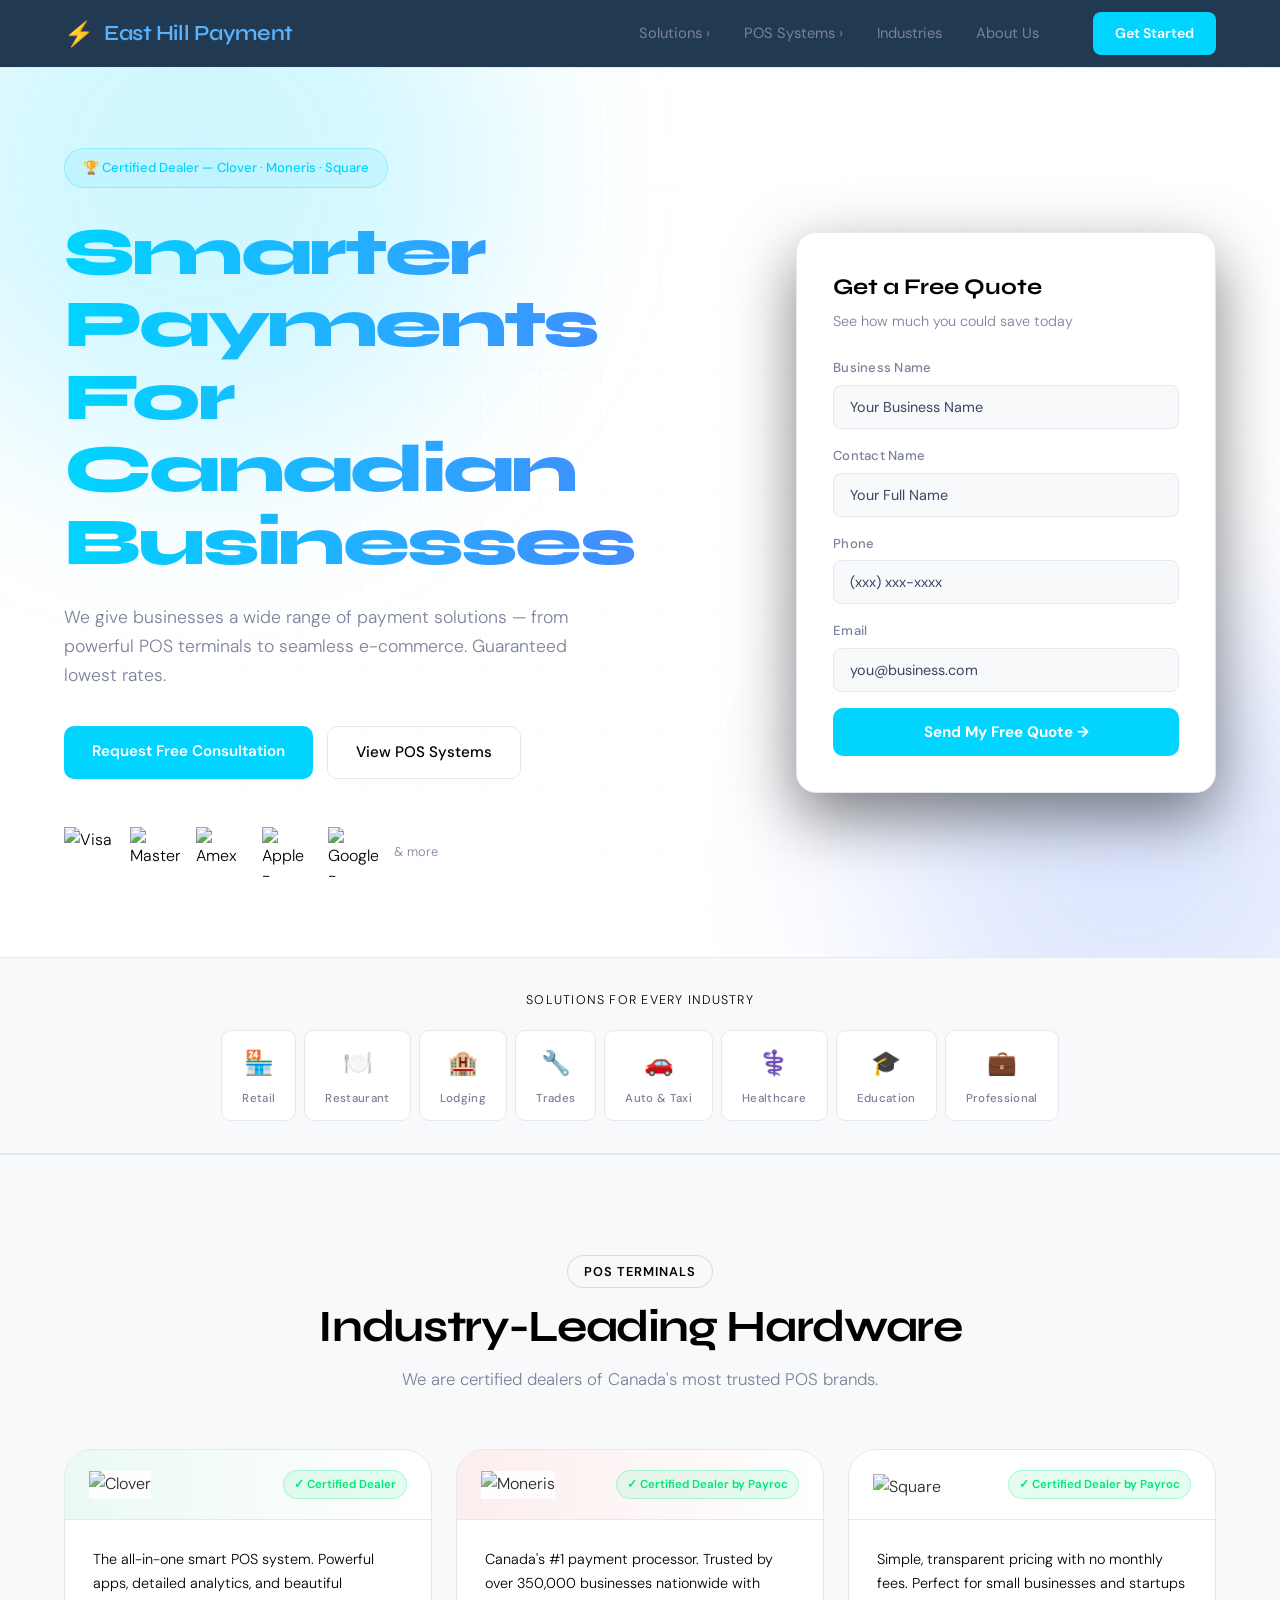
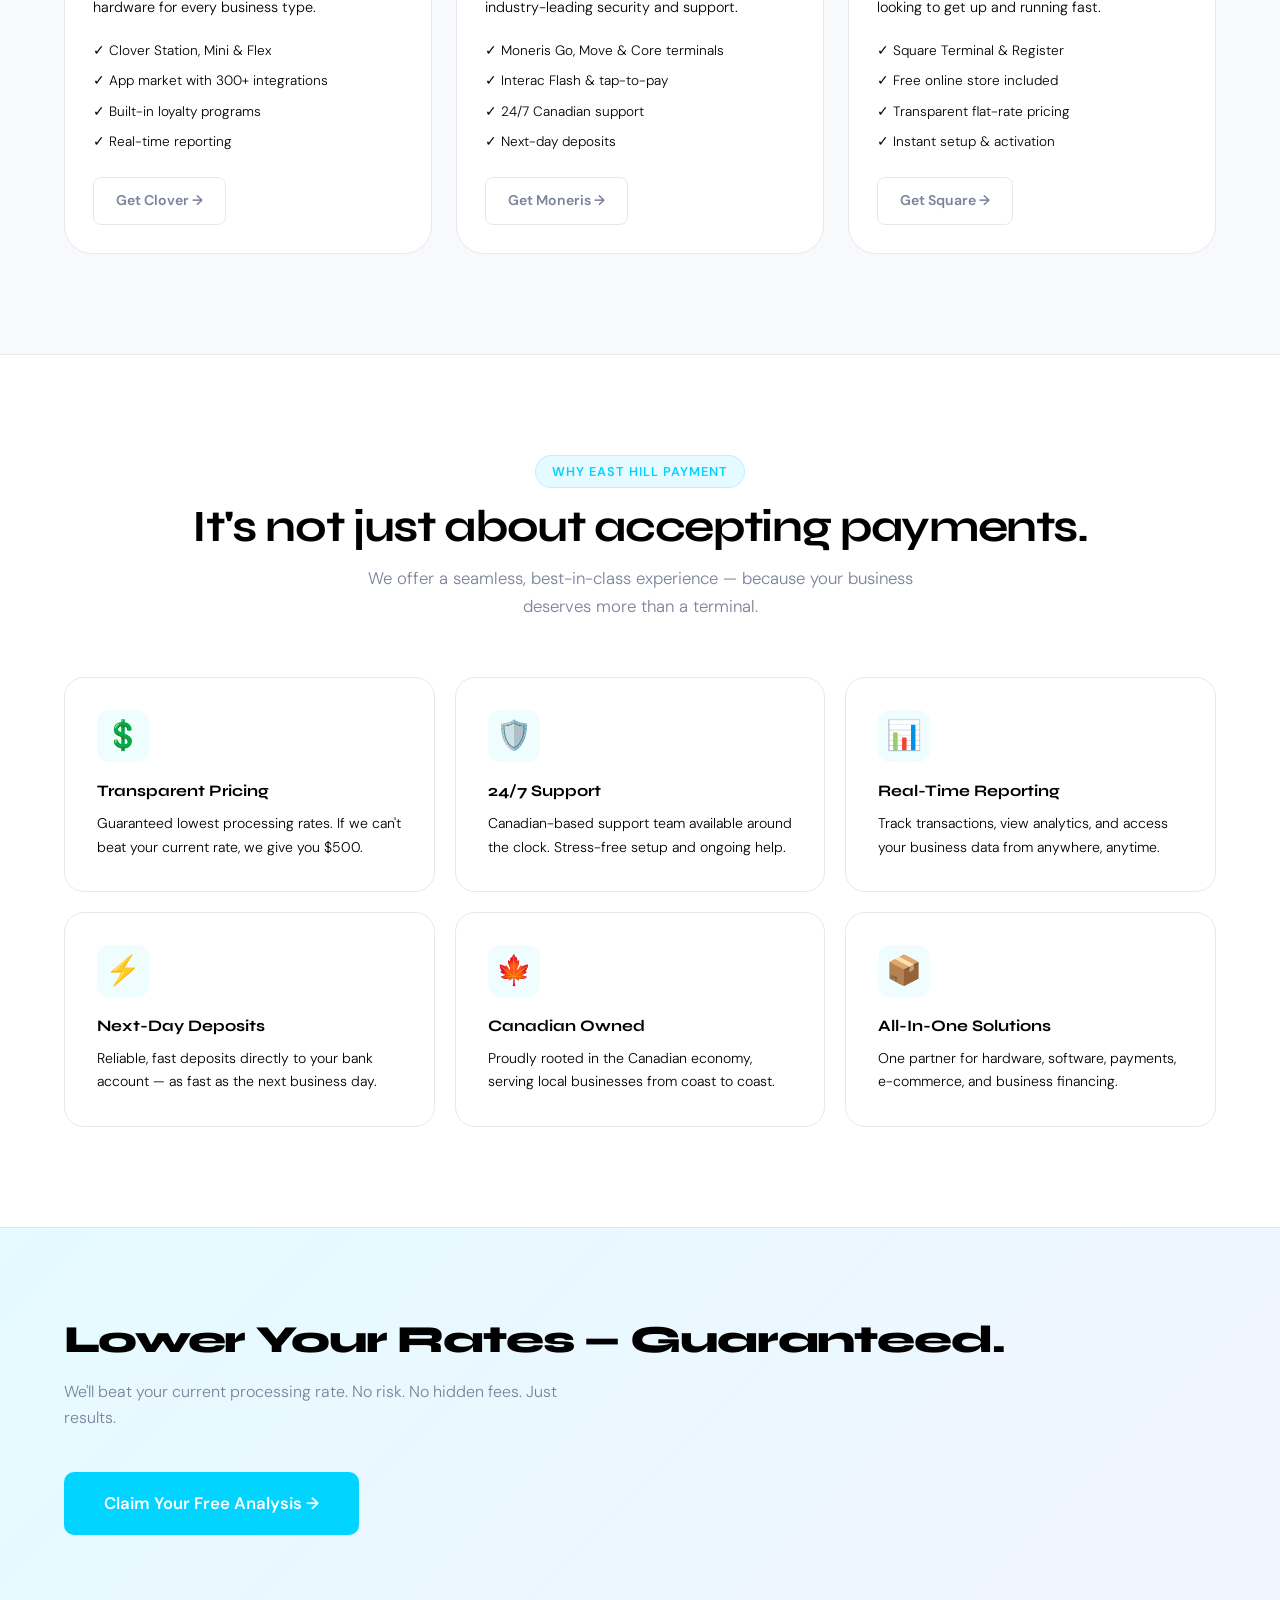
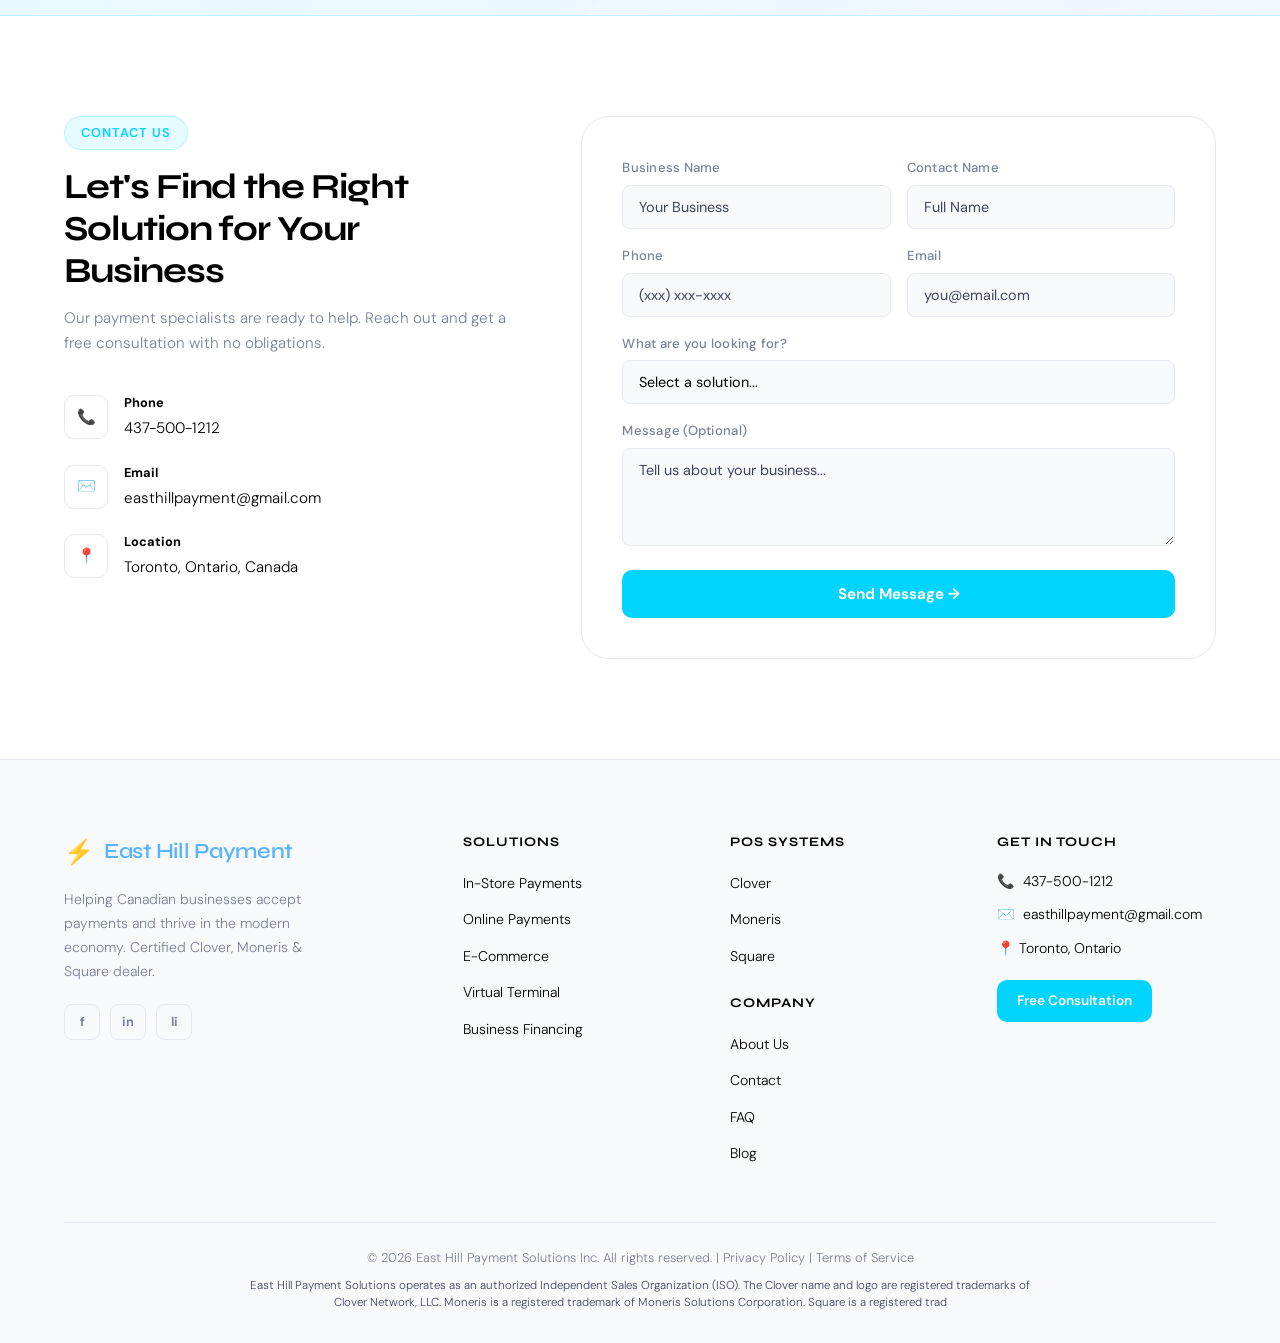
==== commit d5a80978: "Update index.html" ====
--- a/index.html
+++ b/index.html
@@ -3,19 +3,18 @@
 <head>
   <meta charset="UTF-8" />
   <meta name="viewport" content="width=device-width, initial-scale=1.0" />
-  <title>Clover POS Systems in Canada | East Hill Payment Solutions</title>
+  <title>East Hill Payment Solutions | Certified Clover · Moneris · Square Dealer</title>
   <link rel="preconnect" href="https://fonts.googleapis.com" />
   <link rel="preconnect" href="https://fonts.gstatic.com" crossorigin />
   <link href="https://fonts.googleapis.com/css2?family=Syne:wght@400;600;700;800&family=DM+Sans:ital,opsz,wght@0,9..40,300;0,9..40,400;0,9..40,500;1,9..40,300&display=swap" rel="stylesheet" />
   <link rel="stylesheet" href="style.css" />
-  <link rel="stylesheet" href="clover.css" />
 </head>
 <body>
 
   <!-- NAVBAR -->
   <nav class="navbar" id="navbar">
     <div class="nav-inner">
-      <a href="index.html" class="logo">
+      <a href="#" class="logo">
         <span class="logo-icon">⚡</span>
         <span class="logo-text">East Hill Payment</span>
       </a>
@@ -28,26 +27,26 @@
         <li class="has-dropdown">
           <a href="#">Solutions <span class="chevron">›</span></a>
           <div class="dropdown">
-            <a href="index.html#solutions"><span class="dd-icon">🏪</span> In-Store Payments</a>
-            <a href="index.html#solutions"><span class="dd-icon">🌐</span> Online Payments</a>
-            <a href="index.html#solutions"><span class="dd-icon">🛒</span> E-Commerce</a>
-            <a href="index.html#solutions"><span class="dd-icon">💻</span> Virtual Terminal</a>
-            <a href="index.html#solutions"><span class="dd-icon">💰</span> Business Financing</a>
+            <a href="#solutions"><span class="dd-icon">🏪</span> In-Store Payments</a>
+            <a href="#solutions"><span class="dd-icon">🌐</span> Online Payments</a>
+            <a href="#solutions"><span class="dd-icon">🛒</span> E-Commerce</a>
+            <a href="#solutions"><span class="dd-icon">💻</span> Virtual Terminal</a>
+            <a href="#solutions"><span class="dd-icon">💰</span> Business Financing</a>
           </div>
         </li>
         <li class="has-dropdown">
-          <a href="#" class="nav-active">POS Systems <span class="chevron">›</span></a>
+          <a href="#">POS Systems <span class="chevron">›</span></a>
           <div class="dropdown">
-            <a href="clover.html"><img src="https://upload.wikimedia.org/wikipedia/commons/3/31/Clover_mobile_app_Logo.svg" alt="Clover" class="dd-icon" /> Clover POS</a>
+            <a href="clover.html"><img src="https://upload.wikimedia.org/wikipedia/commons/3/31/Clover_mobile_app_Logo.svg" alt="Clover" class="dd-icon" /> Clover</a>
             <a href="moneris.html"><img src="https://upload.wikimedia.org/wikipedia/en/4/48/Moneris_Solutions_logo.png" alt="Moneris" class="dd-icon" /> Moneris</a>
             <a href="square.html"><img src="https://upload.wikimedia.org/wikipedia/commons/thumb/3/3d/Square%2C_Inc._logo.svg/1280px-Square%2C_Inc._logo.svg.png" alt="Square" class="dd-icon" /> Square</a>
           </div>
         </li>
-        <li><a href="index.html#industries">Industries</a></li>
-        <li><a href="index.html#about">About Us</a></li>
+        <li><a href="#industries">Industries</a></li>
+        <li><a href="#about">About Us</a></li>
       </ul>
 
-      <a href="index.html#contact" class="nav-cta">Get Started</a>
+      <a href="#contact" class="nav-cta">Get Started</a>
     </div>
   </nav>
 
@@ -55,378 +54,307 @@
   <div class="mobile-menu" id="mobileMenu">
     <button class="mobile-close" id="mobileClose">✕</button>
     <ul>
-      <li><a href="index.html#solutions" onclick="closeMobile()">Solutions</a></li>
-      <li><a href="clover.html" onclick="closeMobile()">Clover POS</a></li>
-      <li><a href="index.html#pos" onclick="closeMobile()">All POS Systems</a></li>
-      <li><a href="index.html#about" onclick="closeMobile()">About Us</a></li>
-      <li><a href="index.html#contact" class="mobile-cta" onclick="closeMobile()">Get Started</a></li>
+      <li><a href="#solutions" onclick="closeMobile()">Solutions</a></li>
+      <li><a href="#pos" onclick="closeMobile()">POS Systems</a></li>
+      <li><a href="#industries" onclick="closeMobile()">Industries</a></li>
+      <li><a href="#about" onclick="closeMobile()">About Us</a></li>
+      <li><a href="#contact" class="mobile-cta" onclick="closeMobile()">Get Started</a></li>
     </ul>
   </div>
   <div class="mobile-overlay" id="mobileOverlay" onclick="closeMobile()"></div>
 
-  <!-- ============================================================
-       HERO — Clover
-  ============================================================ -->
-  <section class="clover-hero">
-    <div class="clover-hero-bg">
-      <div class="ch-orb ch-orb1"></div>
-      <div class="ch-orb ch-orb2"></div>
-      <div class="ch-grid"></div>
-    </div>
-    <div class="clover-hero-inner container">
-      <div class="ch-text">
-        <div class="clover-badge">
-          <img src="https://upload.wikimedia.org/wikipedia/commons/3/31/Clover_mobile_app_Logo.svg" alt="Clover" class="ch-badge-logo" />
-          <span>Certified Dealer</span>
-        </div>
-        <h1>Discover Clover<br /><span class="ch-accent">Payment Terminals</span></h1>
-        <p>Clover POS systems and terminals are among the best for any business. From the counter to the field, Clover keeps you running faster than ever.</p>
-        <div class="ch-actions">
-          <a href="#devices" class="btn-primary">Explore Devices</a>
-          <a href="index.html#contact" class="btn-ghost">Request a Demo</a>
-        </div>
-      </div>
-      <div class="ch-hero-image"></div>
-    </div>
-  </section>
-
-  <!-- ============================================================
-       DEVICE OVERVIEW STRIP
-  ============================================================ -->
-  <section class="device-strip">
-    <div class="container">
-      <p class="strip-label">Choose your Clover device</p>
-      <div class="device-tabs">
-        <button class="dtab active" onclick="scrollToDevice('flex')">Clover Flex</button>
-        <button class="dtab" onclick="scrollToDevice('flex-pocket')">Clover Flex Pocket</button>
-        <button class="dtab" onclick="scrollToDevice('mini')">Clover Mini</button>
-        <button class="dtab" onclick="scrollToDevice('station')">Clover Station Duo</button>
-      </div>
-    </div>
-  </section>
-
-  <!-- ============================================================
-       SECTION INTRO
-  ============================================================ -->
-  <section class="clover-intro">
+  <!-- HERO -->
+  <section class="hero" id="home">
+    <div class="hero-bg">
+      <div class="hero-orb orb1"></div>
+      <div class="hero-orb orb2"></div>
+      <div class="hero-grid"></div>
+    </div>
+    <div class="hero-inner">
+      <div class="hero-text">
+        <div class="hero-badge">🏆 Certified Dealer — Clover · Moneris · Square</div>
+        <h1 class="hero-headline">
+          <span class="headline-line accent">Smarter Payments</span>
+          <span class="headline-line accent">For Canadian</span>
+          <span class="headline-line accent">Businesses</span>
+        </h1>
+        <p class="hero-sub">We give businesses a wide range of payment solutions — from powerful POS terminals to seamless e-commerce. Guaranteed lowest rates.</strong></p>
+        <div class="hero-actions">
+          <a href="#contact" class="btn-primary">Request Free Consultation</a>
+          <a href="#pos" class="btn-ghost">View POS Systems</a>
+        </div>
+        <div class="payment-logos">
+          <img src="https://upload.wikimedia.org/wikipedia/commons/thumb/5/5c/Visa_Inc._logo_%282021%E2%80%93present%29.svg/1280px-Visa_Inc._logo_%282021%E2%80%93present%29.svg.png" alt="Visa" />
+          <img src="https://upload.wikimedia.org/wikipedia/commons/thumb/b/b7/MasterCard_Logo.svg/1280px-MasterCard_Logo.svg.png" alt="Mastercard" />
+          <img src="https://upload.wikimedia.org/wikipedia/commons/thumb/f/fa/American_Express_logo_%282018%29.svg/1280px-American_Express_logo_%282018%29.svg.png" alt="Amex" />
+          <img src="https://upload.wikimedia.org/wikipedia/commons/thumb/b/b0/Apple_Pay_logo.svg/1280px-Apple_Pay_logo.svg.png" alt="Apple Pay" />
+          <img src="https://upload.wikimedia.org/wikipedia/commons/thumb/f/f2/Google_Pay_Logo.svg/1280px-Google_Pay_Logo.svg.png" alt="Google Pay" />
+          <span class="pay-label">& more</span>
+        </div>
+      </div>
+      <div class="hero-form-wrap">
+        <div class="hero-form-card">
+          <h3>Get a Free Quote</h3>
+          <p>See how much you could save today</p>
+          <form class="hero-form" onsubmit="submitForm(event, 'formSuccess', 'https://formspree.io/f/easthillpayment@gmail.com')">
+            <div class="form-group">
+              <label>Business Name</label>
+              <input type="text" placeholder="Your Business Name" required />
+            </div>
+            <div class="form-group">
+              <label>Contact Name</label>
+              <input type="text" placeholder="Your Full Name" required />
+            </div>
+            <div class="form-group">
+              <label>Phone</label>
+              <input type="tel" placeholder="(xxx) xxx-xxxx" required />
+            </div>
+            <div class="form-group">
+              <label>Email</label>
+              <input type="email" placeholder="you@business.com" required />
+            </div>
+            <button type="submit" class="form-btn">
+              <span class="btn-text">Send My Free Quote →</span>
+              <span class="btn-loader" style="display:none">Sending…</span>
+            </button>
+          </form>
+          <div class="form-success" id="formSuccess" style="display:none">
+            <div class="success-icon">✓</div>
+            <h4>Thanks! We'll be in touch shortly.</h4>
+          </div>
+        </div>
+      </div>
+    </div>
+  </section>
+
+  <!-- INDUSTRIES STRIP -->
+  <section class="industries-strip" id="industries">
+    <div class="container">
+      <p class="strip-label">Solutions for every industry</p>
+      <div class="industry-icons">
+        <div class="ind-item"><span>🏪</span><small>Retail</small></div>
+        <div class="ind-item"><span>🍽️</span><small>Restaurant</small></div>
+        <div class="ind-item"><span>🏨</span><small>Lodging</small></div>
+        <div class="ind-item"><span>🔧</span><small>Trades</small></div>
+        <div class="ind-item"><span>🚗</span><small>Auto & Taxi</small></div>
+        <div class="ind-item"><span>⚕️</span><small>Healthcare</small></div>
+        <div class="ind-item"><span>🎓</span><small>Education</small></div>
+        <div class="ind-item"><span>💼</span><small>Professional</small></div>
+      </div>
+    </div>
+  </section>
+
+  <!-- POS TERMINALS -->
+  <section class="pos-section" id="pos">
+    <div class="container">
+      <div class="section-header light">
+        <span class="tag tag--dark">POS Terminals</span>
+        <h2>Industry-Leading Hardware</h2>
+        <p>We are certified dealers of Canada's most trusted POS brands.</p>
+      </div>
+      <div class="pos-grid">
+
+        <div class="pos-card">
+          <div class="pos-brand-bar clover-bar">
+            <img src="https://upload.wikimedia.org/wikipedia/commons/3/31/Clover_mobile_app_Logo.svg" alt="Clover" class="pos-logo" />
+            <span class="certified-badge">✓ Certified Dealer</span>
+          </div>
+          <div class="pos-body">
+            <div class="pos-terminal-img clover-img">
+              <div class="terminal-mockup green">
+                <div class="tm-screen"></div>
+                <div class="tm-base"></div>
+              </div>
+            </div>
+            <p>The all-in-one smart POS system. Powerful apps, detailed analytics, and beautiful hardware for every business type.</p>
+            <ul class="pos-features">
+              <li>✓ Clover Station, Mini & Flex</li>
+              <li>✓ App market with 300+ integrations</li>
+              <li>✓ Built-in loyalty programs</li>
+              <li>✓ Real-time reporting</li>
+            </ul>
+            <a href="clover.html" class="btn-outline">Get Clover →</a>
+          </div>
+        </div>
+
+        <div class="pos-card">
+          <div class="pos-brand-bar moneris-bar">
+            <img src="https://upload.wikimedia.org/wikipedia/en/4/48/Moneris_Solutions_logo.png" alt="Moneris" class="pos-logo" />
+            <span class="certified-badge">✓ Certified Dealer by Payroc</span>
+          </div>
+          <div class="pos-body">
+            <div class="pos-terminal-img">
+              <div class="terminal-mockup red">
+                <div class="tm-screen"></div>
+                <div class="tm-base"></div>
+              </div>
+            </div>
+            <p>Canada's #1 payment processor. Trusted by over 350,000 businesses nationwide with industry-leading security and support.</p>
+            <ul class="pos-features">
+              <li>✓ Moneris Go, Move & Core terminals</li>
+              <li>✓ Interac Flash & tap-to-pay</li>
+              <li>✓ 24/7 Canadian support</li>
+              <li>✓ Next-day deposits</li>
+            </ul>
+            <a href="moneris.html" class="btn-outline">Get Moneris →</a>
+          </div>
+        </div>
+
+        <div class="pos-card">
+          <div class="pos-brand-bar square-bar">
+            <img src="https://upload.wikimedia.org/wikipedia/commons/thumb/3/3d/Square%2C_Inc._logo.svg/1280px-Square%2C_Inc._logo.svg.png" alt="Square" class="pos-logo square-logo" />
+            <span class="certified-badge">✓ Certified Dealer by Payroc</span>
+          </div>
+          <div class="pos-body">
+            <div class="pos-terminal-img">
+              <div class="terminal-mockup dark">
+                <div class="tm-screen"></div>
+                <div class="tm-base"></div>
+              </div>
+            </div>
+            <p>Simple, transparent pricing with no monthly fees. Perfect for small businesses and startups looking to get up and running fast.</p>
+            <ul class="pos-features">
+              <li>✓ Square Terminal & Register</li>
+              <li>✓ Free online store included</li>
+              <li>✓ Transparent flat-rate pricing</li>
+              <li>✓ Instant setup & activation</li>
+            </ul>
+            <a href="square.html" class="btn-outline">Get Square →</a>
+          </div>
+        </div>
+
+      </div>
+    </div>
+  </section>
+
+  <!-- WHY US -->
+  <section class="why-section" id="about">
     <div class="container">
       <div class="section-header">
-        <span class="tag">Best-in-Class Hardware</span>
-        <h2>Clover POS systems and terminals<br />are among the best for any business</h2>
-        <p>Whether you're running a retail store, restaurant, or mobile service — there's a Clover device built for you. As certified dealers, East Hill Payment ensures you get the best hardware at the best rates.</p>
-      </div>
-    </div>
-  </section>
-
-  <!-- ============================================================
-       DEVICE 1 — CLOVER FLEX
-  ============================================================ -->
-  <section class="device-section" id="flex">
-    <div class="container">
-      <div class="device-hero-block">
-        <div class="dhb-text">
-          <div class="device-label">Mobile POS</div>
-          <h2 class="device-name">Clover Flex</h2>
-          <p class="device-tagline">Run your business wherever you go with Clover Flex, the most portable and powerful POS available.</p>
-          <ul class="device-bullets">
-            <li>✓ Get all you need, all from one POS. Packing portable power with a 6" touchscreen, built-in printer, camera and barcode scanner for payments, tableside ordering and even inventory.</li>
-            <li>✓ Take more payments from more places. Swipe, dip, tap, and take contactless payments wherever you do business.</li>
-            <li>✓ Works well with others or alone. Run your whole business or pair with other Clover devices to create a complete location solution with this handheld POS.</li>
-          </ul>
-          <a href="index.html#contact" class="btn-primary">Get Clover Flex →</a>
-        </div>
-        <div class="dhb-visual flex-visual">
-          <img src="picture/clover flex.jpg" alt="Clover Flex" class="clover-flex-img" />
-        </div>
-      </div>
-
-      <!-- Flex Detail Panels -->
-      <div class="detail-panels">
-        <div class="dp-panel product-detail-panel">
-          <div class="dp-content">
-            <div class="dp-tag">Product Details</div>
-            <h3>Gain real‑time insights with robust reporting</h3>
-            <div class="pd-list">
-              <p><strong>Monitor sales anywhere</strong> Access your sales data and key business metrics from your computer or mobile device.</p>
-              <p><strong>Oversee your inventory</strong> Use categories, labels, modifiers, and variants to keep your inventory organized and up-to-date.</p>
-              <p><strong>Track your team's performance</strong> Assess employee performance, manage schedules and timesheets, and set permission levels to oversee your team.</p>
-            </div>
-          </div>
-          <div class="dp-visual">
-            <img src="picture/clover flex product detail.jpg" alt="Clover Flex product details" class="product-detail-img" />
-          </div>
-        </div>
-      </div>
-    </div>
-  </section>
-
-  <!-- ============================================================
-       DEVICE 2 — CLOVER FLEX POCKET
-  ============================================================ -->
-  <section class="device-section" id="flex-pocket">
-    <div class="container">
-      <div class="device-hero-block">
-        <div class="dhb-text">
-          <div class="device-label">Lightweight Mobile POS</div>
-          <h2 class="device-name">Clover Flex Pocket</h2>
-          <p class="device-tagline">Gain real‑time insights with robust reporting.<br />Monitor sales anywhere.</p>
-          <ul class="device-bullets">
-            <li>✓ Access your sales data and key business metrics from your computer or mobile device.</li>
-            <li>✓ Oversee your inventory.</li>
-            <li>✓ Use categories, labels, modifiers, and variants to keep your inventory organized and up-to-date.</li>
-            <li>✓ Track your team's performance.</li>
-            <li>✓ Assess employee performance, manage schedules and timesheets, and set permission levels to oversee your team.</li>
-          </ul>
-          <a href="index.html#contact" class="btn-primary">Get Clover Flex Pocket →</a>
-        </div>
-        <div class="dhb-visual flex-visual">
-          <img src="picture/clover flex pocket.jpg" alt="Clover Flex Pocket" class="clover-flex-pocket-img" />
-        </div>
-      </div>
-
-      <!-- Flex Pocket Detail Panels -->
-      <div class="detail-panels">
-        <div class="dp-panel product-detail-panel">
-          <div class="dp-content">
-            <div class="dp-tag">Product Details</div>
-            <h3>Product details</h3>
-            <div class="pd-list">
-              <p><strong>Payments:</strong> Accept swipe, dip, tap, and contactless payments, including Apple Pay®, Google Pay® and Samsung Pay®.</p>
-              <p><strong>Screen:</strong> 5.99" LCD color touch screen.</p>
-              <p><strong>Security:</strong> Clover Security end-to-end encryption.</p>
-              <p><strong>Camera &amp; Scanner:</strong> 1D/2D barcode scanner/camera.</p>
-              <p><strong>Connectivity:</strong> WiFi, LTE.</p>
-              <p><strong>Battery Life:</strong> At least 8 hours of use on average (USB-C charging).</p>
-            </div>
-          </div>
-          <div class="dp-visual">
-            <img src="picture/clover flex pocket product detail.jpg" alt="Clover Flex Pocket product details" class="product-detail-img" />
-          </div>
-        </div>
-      </div>
-    </div>
-  </section>
-
-  <!-- ============================================================
-       DEVICE 3 — CLOVER MINI
-  ============================================================ -->
-  <section class="device-section device-section--alt" id="mini">
-    <div class="container">
-      <div class="device-hero-block">
-        <div class="dhb-visual mini-visual">
-          <img src="picture/clover mini.jpg" alt="Clover Mini" class="clover-mini-img" />
-        </div>
-        <div class="dhb-text">
-          <div class="device-label">Counter POS</div>
-          <h2 class="device-name">Clover Mini</h2>
-          <p class="device-tagline">The all-in-one Clover Mini POS system for any business. Everything you need, at your fingertips — a powerful, space-saving countertop terminal that never skips a beat.</p>
-          <ul class="device-bullets">
-            <li>✓ The all-in-one Clover Mini POS system for any business.</li>
-            <li>✓ Everything you need, at your fingertips.</li>
-            <li>✓ 7" high-resolution touch display</li>
-            <li>✓ Built-in receipt printer &amp; barcode scanner</li>
-          </ul>
-          <a href="index.html#contact" class="btn-primary">Get Clover Mini →</a>
-        </div>
-      </div>
-    </div>
-  </section>
-
-  <!-- ============================================================
-       DEVICE 4 — CLOVER STATION DUO
-  ============================================================ -->
-  <section class="device-section" id="station">
-    <div class="container">
-      <div class="device-hero-block">
-        <div class="dhb-text">
-          <div class="device-label">Full Station</div>
-          <h2 class="device-name">Clover Station Duo</h2>
-          <p class="device-tagline">Streamlined operations for busy business environments. The Clover Station Duo features a merchant-facing display and a customer-facing screen — the full power of Clover in one elegant station.</p>
-          <ul class="device-bullets">
-            <li>✓ Streamlined operations for any volume.</li>
-            <li>✓ Increase retention through loyalty and rewards.</li>
-            <li>✓ Dual-screen: merchant + customer-facing display</li>
-            <li>✓ High-speed receipt printer included</li>
-          </ul>
-          <a href="index.html#contact" class="btn-primary">Get Station Duo →</a>
-        </div>
-        <div class="dhb-visual station-visual">
-          <img src="picture/clover station duo.jpg" alt="Clover Station Duo" class="clover-station-img" />
-        </div>
-      </div>
-    </div>
-  </section>
-
-  <!-- ============================================================
-       DEVICE COMPARISON
-  ============================================================ -->
-  <section class="compare-section">
-    <div class="container">
-      <div class="section-header">
-        <span class="tag">Device Comparison</span>
-        <h2>Find the Right Clover for You</h2>
-        <p>Compare devices side-by-side to find the perfect fit for your business.</p>
-      </div>
-      <div class="compare-wrap">
-        <table class="compare-table">
-          <thead>
-            <tr>
-              <th>Feature</th>
-              <th><span class="th-name">Clover Flex</span><span class="th-sub">Mobile POS</span></th>
-              <th><span class="th-name">Flex Pocket</span><span class="th-sub">Lightweight</span></th>
-              <th class="th-featured"><span class="th-name">Clover Mini</span><span class="th-sub">Counter POS</span></th>
-              <th><span class="th-name">Station Duo</span><span class="th-sub">Full Station</span></th>
-            </tr>
-          </thead>
-          <tbody>
-            <tr>
-              <td>Built-In Screen</td>
-              <td class="yes">✓</td>
-              <td class="yes">✓</td>
-              <td class="yes featured">✓</td>
-              <td class="yes">✓ Dual</td>
-            </tr>
-            <tr>
-              <td>Receipt Printer</td>
-              <td class="yes">✓</td>
-              <td class="no">—</td>
-              <td class="yes featured">✓</td>
-              <td class="yes">✓</td>
-            </tr>
-            <tr>
-              <td>LTE Connectivity</td>
-              <td class="yes">✓</td>
-              <td class="yes">✓</td>
-              <td class="no featured">—</td>
-              <td class="no">—</td>
-            </tr>
-            <tr>
-              <td>Wi-Fi</td>
-              <td class="yes">✓</td>
-              <td class="yes">✓</td>
-              <td class="yes featured">✓</td>
-              <td class="yes">✓</td>
-            </tr>
-            <tr>
-              <td>Tap / Chip / Swipe</td>
-              <td class="yes">✓</td>
-              <td class="yes">✓</td>
-              <td class="yes featured">✓</td>
-              <td class="yes">✓</td>
-            </tr>
-            <tr>
-              <td>Digital Wallets</td>
-              <td class="yes">✓</td>
-              <td class="yes">✓</td>
-              <td class="yes featured">✓</td>
-              <td class="yes">✓</td>
-            </tr>
-            <tr>
-              <td>Barcode Scanning</td>
-              <td class="yes">✓</td>
-              <td class="yes">✓</td>
-              <td class="yes featured">✓</td>
-              <td class="yes">✓</td>
-            </tr>
-            <tr>
-              <td>Digital Receipts</td>
-              <td class="no">—</td>
-              <td class="yes">✓</td>
-              <td class="no featured">—</td>
-              <td class="no">—</td>
-            </tr>
-            <tr>
-              <td>Inventory Management</td>
-              <td class="yes">✓</td>
-              <td class="yes">✓</td>
-              <td class="yes featured">✓</td>
-              <td class="yes">✓</td>
-            </tr>
-            <tr>
-              <td>Clover App Market</td>
-              <td class="yes">✓</td>
-              <td class="yes">✓</td>
-              <td class="yes featured">✓</td>
-              <td class="yes">✓</td>
-            </tr>
-            <tr>
-              <td>Loyalty Programs</td>
-              <td class="yes">✓</td>
-              <td class="yes">✓</td>
-              <td class="yes featured">✓</td>
-              <td class="yes">✓</td>
-            </tr>
-            <tr>
-              <td>Best For</td>
-              <td>Mobile &amp; field</td>
-              <td>Lightweight mobile</td>
-              <td class="featured">Retail &amp; restaurants</td>
-              <td>High-volume stores</td>
-            </tr>
-          </tbody>
-        </table>
-      </div>
-    </div>
-  </section>
-
-  <!-- ============================================================
-       WHY SWIFTPAY FOR CLOVER
-  ============================================================ -->
-  <section class="why-clover-section">
-    <div class="container">
-      <div class="section-header">
-        <span class="tag">Why Buy Through East Hill Payment</span>
-        <h2>More Than Just a Clover Dealer</h2>
-        <p>As certified Clover partners, we offer exclusive advantages you won't find going directly to Clover.</p>
-      </div>
-      <div class="wc-grid">
-        <div class="wc-card">
-          <div class="wc-icon">💲</div>
-          <h4>Lowest Rate Guarantee</h4>
-          <p>We beat your current processing rate — No risk whatsoever.</p>
-        </div>
-        <div class="wc-card">
-          <div class="wc-icon">🚀</div>
-          <h4>Same-Day Setup</h4>
-          <p>Our technicians handle the full setup and configuration. You'll be taking payments the same day.</p>
-        </div>
-        <div class="wc-card">
-          <div class="wc-icon">🎓</div>
-          <h4>Staff Training Included</h4>
-          <p>We train your team on every feature of your Clover device — no extra charge.</p>
-        </div>
-        <div class="wc-card">
-          <div class="wc-icon">🛎️</div>
-          <h4>Dedicated Account Manager</h4>
-          <p>One point of contact for all your needs — not a call centre. A real person who knows your business.</p>
-        </div>
-        <div class="wc-card">
-          <div class="wc-icon">⚡</div>
+        <span class="tag">Why East Hill Payment</span>
+        <h2>It's not just about accepting payments.</h2>
+        <p>We offer a seamless, best-in-class experience — because your business deserves more than a terminal.</p>
+      </div>
+      <div class="why-grid">
+        <div class="why-card">
+          <div class="why-icon">💲</div>
+          <h4>Transparent Pricing</h4>
+          <p>Guaranteed lowest processing rates. If we can't beat your current rate, we give you $500.</p>
+        </div>
+        <div class="why-card">
+          <div class="why-icon">🛡️</div>
+          <h4>24/7 Support</h4>
+          <p>Canadian-based support team available around the clock. Stress-free setup and ongoing help.</p>
+        </div>
+        <div class="why-card">
+          <div class="why-icon">📊</div>
+          <h4>Real-Time Reporting</h4>
+          <p>Track transactions, view analytics, and access your business data from anywhere, anytime.</p>
+        </div>
+        <div class="why-card">
+          <div class="why-icon">⚡</div>
           <h4>Next-Day Deposits</h4>
-          <p>Funds land in your account as fast as the next business day — keep your cash flow healthy.</p>
-        </div>
-        <div class="wc-card">
-          <div class="wc-icon">🍁</div>
-          <h4>Canadian Support</h4>
-          <p>24/7 Canadian-based support. Call, email, or text — we're always here when you need us.</p>
-        </div>
-      </div>
-    </div>
-  </section>
-
-  <!-- ============================================================
-       CTA BANNER
-  ============================================================ -->
-  <section class="clover-cta-banner">
-    <div class="container">
-      <div class="ccb-inner">
-        <div class="ccb-text">
-          <h2>#Futureproofyourbusiness<br />With Clover POS</h2>
-          <p>Join thousands of Canadian businesses already running on Clover with East Hill Payment. Get started today — consultation is completely free.</p>
-        </div>
-        <div class="ccb-actions">
-          <a href="index.html#contact" class="btn-primary btn-large">Get Started Today →</a>
-          <a href="tel:+14375001212" class="btn-ghost">📞 Call Us Now</a>
+          <p>Reliable, fast deposits directly to your bank account — as fast as the next business day.</p>
+        </div>
+        <div class="why-card">
+          <div class="why-icon">🍁</div>
+          <h4>Canadian Owned</h4>
+          <p>Proudly rooted in the Canadian economy, serving local businesses from coast to coast.</p>
+        </div>
+        <div class="why-card">
+          <div class="why-icon">📦</div>
+          <h4>All-In-One Solutions</h4>
+          <p>One partner for hardware, software, payments, e-commerce, and business financing.</p>
+        </div>
+      </div>
+    </div>
+  </section>
+
+  <!-- GUARANTEE BANNER -->
+  <section class="guarantee-banner">
+    <div class="container">
+      <div class="guarantee-inner">
+        <div class="guarantee-text">
+          <h2>Lower Your Rates — Guaranteed.</h2>
+          <p>We'll beat your current processing rate. No risk. No hidden fees. Just results.</p>
+        </div>
+        <a href="#contact" class="btn-primary btn-large">Claim Your Free Analysis →</a>
+      </div>
+    </div>
+  </section>
+
+  <!-- CONTACT -->
+  <section class="contact-section" id="contact">
+    <div class="container">
+      <div class="contact-grid">
+        <div class="contact-info">
+          <span class="tag">Contact Us</span>
+          <h2>Let's Find the Right Solution for Your Business</h2>
+          <p>Our payment specialists are ready to help. Reach out and get a free consultation with no obligations.</p>
+          <div class="contact-items">
+            <div class="contact-item">
+              <span class="ci-icon">📞</span>
+              <div>
+                <strong>Phone</strong>
+                <a href="tel:+14375001212">437-500-1212</a>
+              </div>
+            </div>
+            <div class="contact-item">
+              <span class="ci-icon">✉️</span>
+              <div>
+                <strong>Email</strong>
+                <a href="mailto:easthillpayment@gmail.com">easthillpayment@gmail.com</a>
+              </div>
+            </div>
+            <div class="contact-item">
+              <span class="ci-icon">📍</span>
+              <div>
+                <strong>Location</strong>
+                <span>Toronto, Ontario, Canada</span>
+              </div>
+            </div>
+          </div>
+        </div>
+        <div class="contact-form-wrap">
+          <form class="contact-form" onsubmit="submitContact(event, 'https://formspree.io/f/easthillpayment@gmail.com')">
+            <div class="form-row">
+              <div class="form-group">
+                <label>Business Name</label>
+                <input name="Business Name" type="text" placeholder="Your Business" required />
+              </div>
+              <div class="form-group">
+                <label>Contact Name</label>
+                <input name="Contact Name" type="text" placeholder="Full Name" required />
+              </div>
+            </div>
+            <div class="form-row">
+              <div class="form-group">
+                <label>Phone</label>
+                <input name="Phone" type="tel" placeholder="(xxx) xxx-xxxx" required />
+              </div>
+              <div class="form-group">
+                <label>Email</label>
+                <input name="Email" type="email" placeholder="you@email.com" required />
+              </div>
+            </div>
+            <div class="form-group">
+              <label>What are you looking for?</label>
+              <select name="Inquiry Type">
+                <option value="">Select a solution...</option>
+                <option>In-Store POS System</option>
+                <option>Online / E-Commerce Payments</option>
+                <option>Virtual Terminal</option>
+                <option>Business Financing</option>
+                <option>Rate Comparison</option>
+                <option>General Inquiry</option>
+              </select>
+            </div>
+            <div class="form-group">
+              <label>Message (Optional)</label>
+              <textarea name="Message" rows="4" placeholder="Tell us about your business..."></textarea>
+            </div>
+            <button type="submit" class="form-btn full-width">Send Message →</button>
+          </form>
         </div>
       </div>
     </div>
@@ -437,11 +365,11 @@
     <div class="container">
       <div class="footer-grid">
         <div class="footer-brand">
-          <a href="index.html" class="logo footer-logo">
+          <a href="#" class="logo footer-logo">
             <span class="logo-icon">⚡</span>
             <span class="logo-text">East Hill Payment</span>
           </a>
-          <p>Helping Canadian businesses accept payments and thrive in the modern economy. Certified Clover, Moneris &amp; Square dealer.</p>
+          <p>Helping Canadian businesses accept payments and thrive in the modern economy. Certified Clover, Moneris & Square dealer.</p>
           <div class="footer-socials">
             <a href="#" aria-label="Facebook">f</a>
             <a href="#" aria-label="Instagram">in</a>
@@ -451,26 +379,26 @@
         <div class="footer-col">
           <h5>Solutions</h5>
           <ul>
-            <li><a href="index.html#solutions">In-Store Payments</a></li>
-            <li><a href="index.html#solutions">Online Payments</a></li>
-            <li><a href="index.html#solutions">E-Commerce</a></li>
-            <li><a href="index.html#solutions">Virtual Terminal</a></li>
-            <li><a href="index.html#solutions">Business Financing</a></li>
+            <li><a href="#solutions">In-Store Payments</a></li>
+            <li><a href="#solutions">Online Payments</a></li>
+            <li><a href="#solutions">E-Commerce</a></li>
+            <li><a href="#solutions">Virtual Terminal</a></li>
+            <li><a href="#solutions">Business Financing</a></li>
           </ul>
         </div>
         <div class="footer-col">
           <h5>POS Systems</h5>
           <ul>
-            <li><a href="clover.html">Clover POS</a></li>
-            <li><a href="index.html#pos">Moneris</a></li>
-            <li><a href="index.html#pos">Square</a></li>
+            <li><a href="clover.html">Clover</a></li>
+            <li><a href="moneris.html">Moneris</a></li>
+            <li><a href="square.html">Square</a></li>
           </ul>
-          <h5 style="margin-top:1.5rem">Clover Devices</h5>
+          <h5 style="margin-top:1.5rem">Company</h5>
           <ul>
-            <li><a href="#flex">Clover Flex</a></li>
-            <li><a href="#flex-pocket">Clover Flex Pocket</a></li>
-            <li><a href="#mini">Clover Mini</a></li>
-            <li><a href="#station">Clover Station Duo</a></li>
+            <li><a href="#about">About Us</a></li>
+            <li><a href="#contact">Contact</a></li>
+            <li><a href="#">FAQ</a></li>
+            <li><a href="#">Blog</a></li>
           </ul>
         </div>
         <div class="footer-col">
@@ -480,51 +408,9 @@
             <li>✉️ <a href="mailto:easthillpayment@gmail.com">easthillpayment@gmail.com</a></li>
             <li>📍 Toronto, Ontario</li>
           </ul>
-          <a href="index.html#contact" class="btn-primary footer-cta">Free Consultation</a>
+          <a href="#contact" class="btn-primary footer-cta">Free Consultation</a>
         </div>
       </div>
       <div class="footer-bottom">
         <p>© 2026 East Hill Payment Solutions Inc. All rights reserved. | <a href="#">Privacy Policy</a> | <a href="#">Terms of Service</a></p>
-        <p class="footer-disclaimer">East Hill Payment Solutions operates as an authorized Independent Sales Organization (ISO) and certified Clover dealer. The Clover name and logo are registered trademarks owned by Clover Network, LLC, also utilized by Fiserv Canada Ltd. All trademarks are the property of their respective owners.</p>
-      </div>
-    </div>
-  </footer>
-
-  <a href="index.html#contact" class="floating-cta" id="floatingCta">💬 Get Clover</a>
-
-  <script data-cfasync="false" src="/cdn-cgi/scripts/5c5dd728/cloudflare-static/email-decode.min.js"></script><script src="script.js"></script>
-  <script>
-    // Device tab scroll
-    function scrollToDevice(id) {
-      const el = document.getElementById(id);
-      if (el) {
-        const top = el.getBoundingClientRect().top + window.scrollY - 90;
-        window.scrollTo({ top, behavior: 'smooth' });
-      }
-      document.querySelectorAll('.dtab').forEach(t => t.classList.remove('active'));
-      event.target.classList.add('active');
-    }
-
-    // Highlight active tab on scroll
-    const deviceIds = ['flex','flex-pocket','mini','station'];
-    const tabObserver = new IntersectionObserver((entries) => {
-      entries.forEach(entry => {
-        if (entry.isIntersecting) {
-          const idx = deviceIds.indexOf(entry.target.id);
-          if (idx > -1) {
-            document.querySelectorAll('.dtab').forEach((t,i) => {
-              t.classList.toggle('active', i === idx);
-            });
-          }
-        }
-      });
-    }, { rootMargin: '-40% 0px -55% 0px' });
-
-    deviceIds.forEach(id => {
-      const el = document.getElementById(id);
-      if (el) tabObserver.observe(el);
-    });
-  </script>
-</body>
-</html>
-     
+        <p class="footer-disclaimer">East Hill Payment Solutions operates as an authorized Independent Sales Organization (ISO). The Clover name and logo are registered trademarks of Clover Network, LLC. Moneris is a registered trademark of Moneris Solutions Corporation. Square is a registered trad
